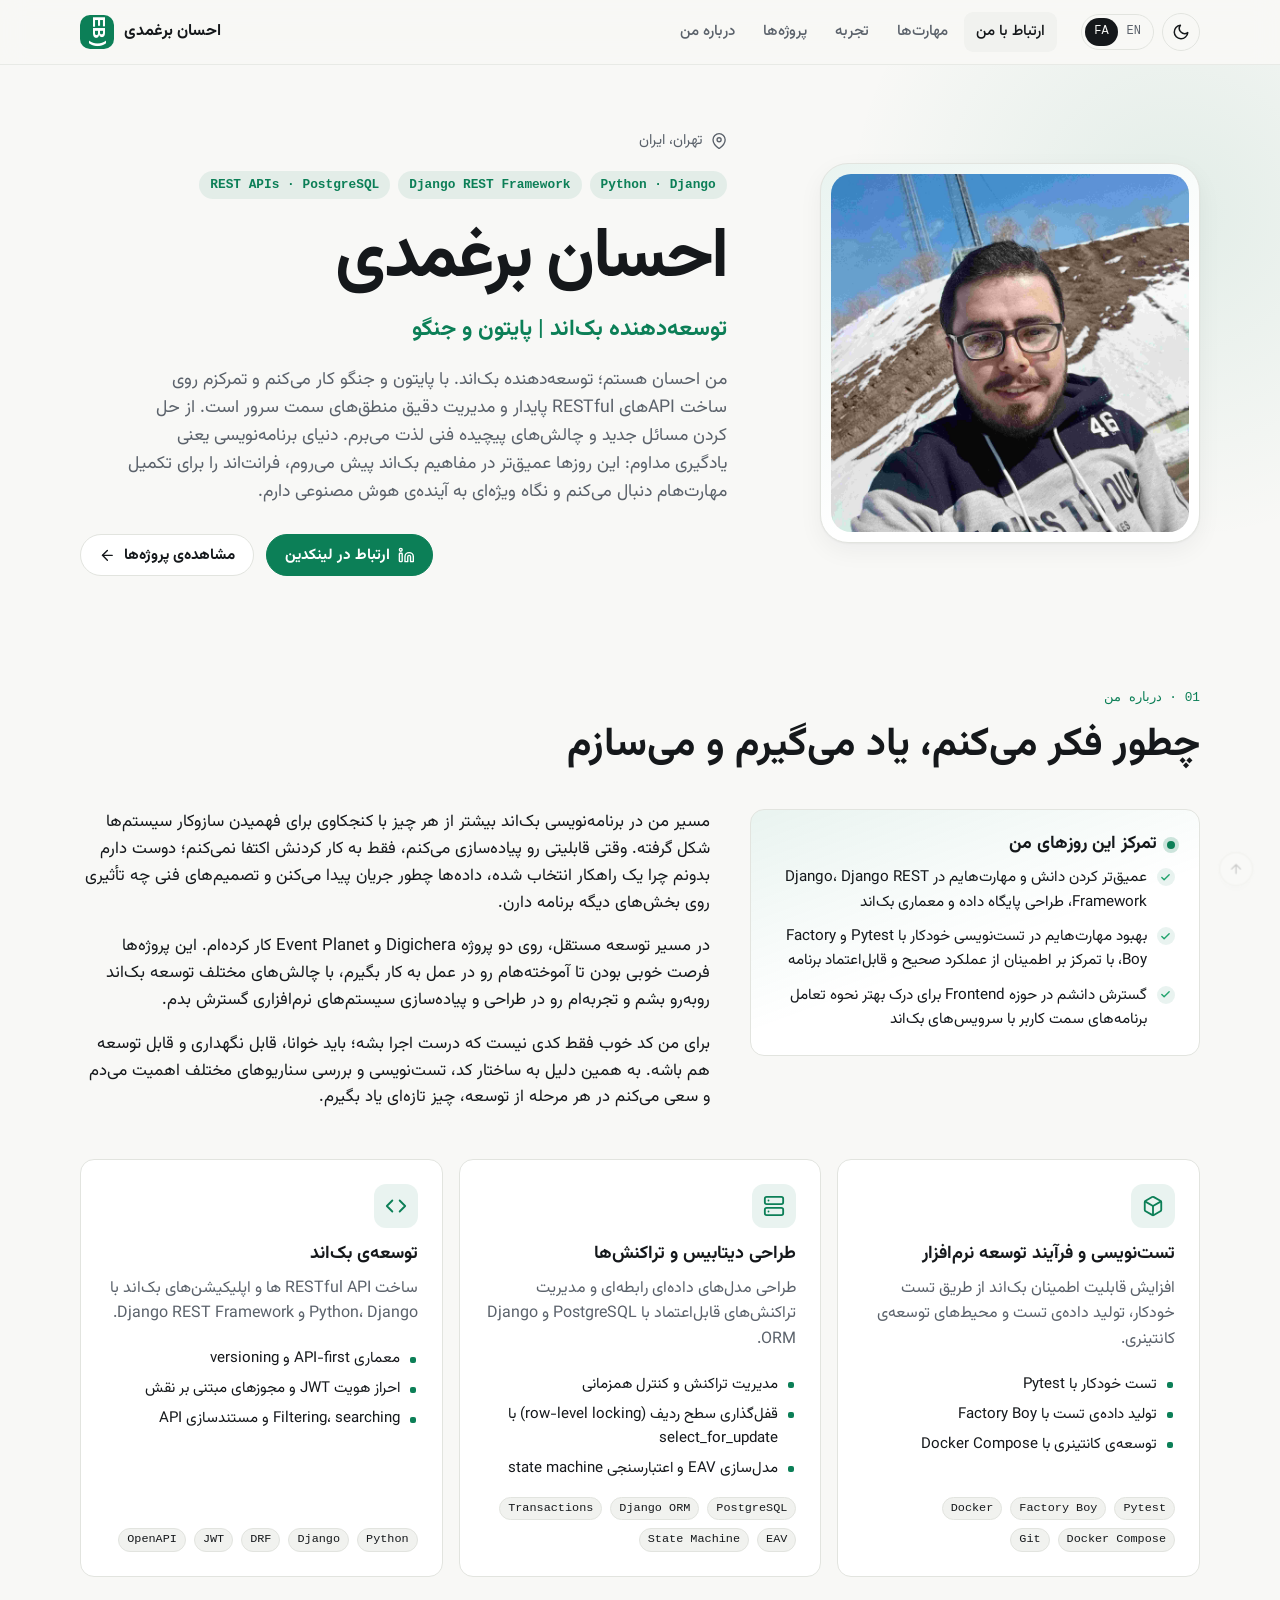
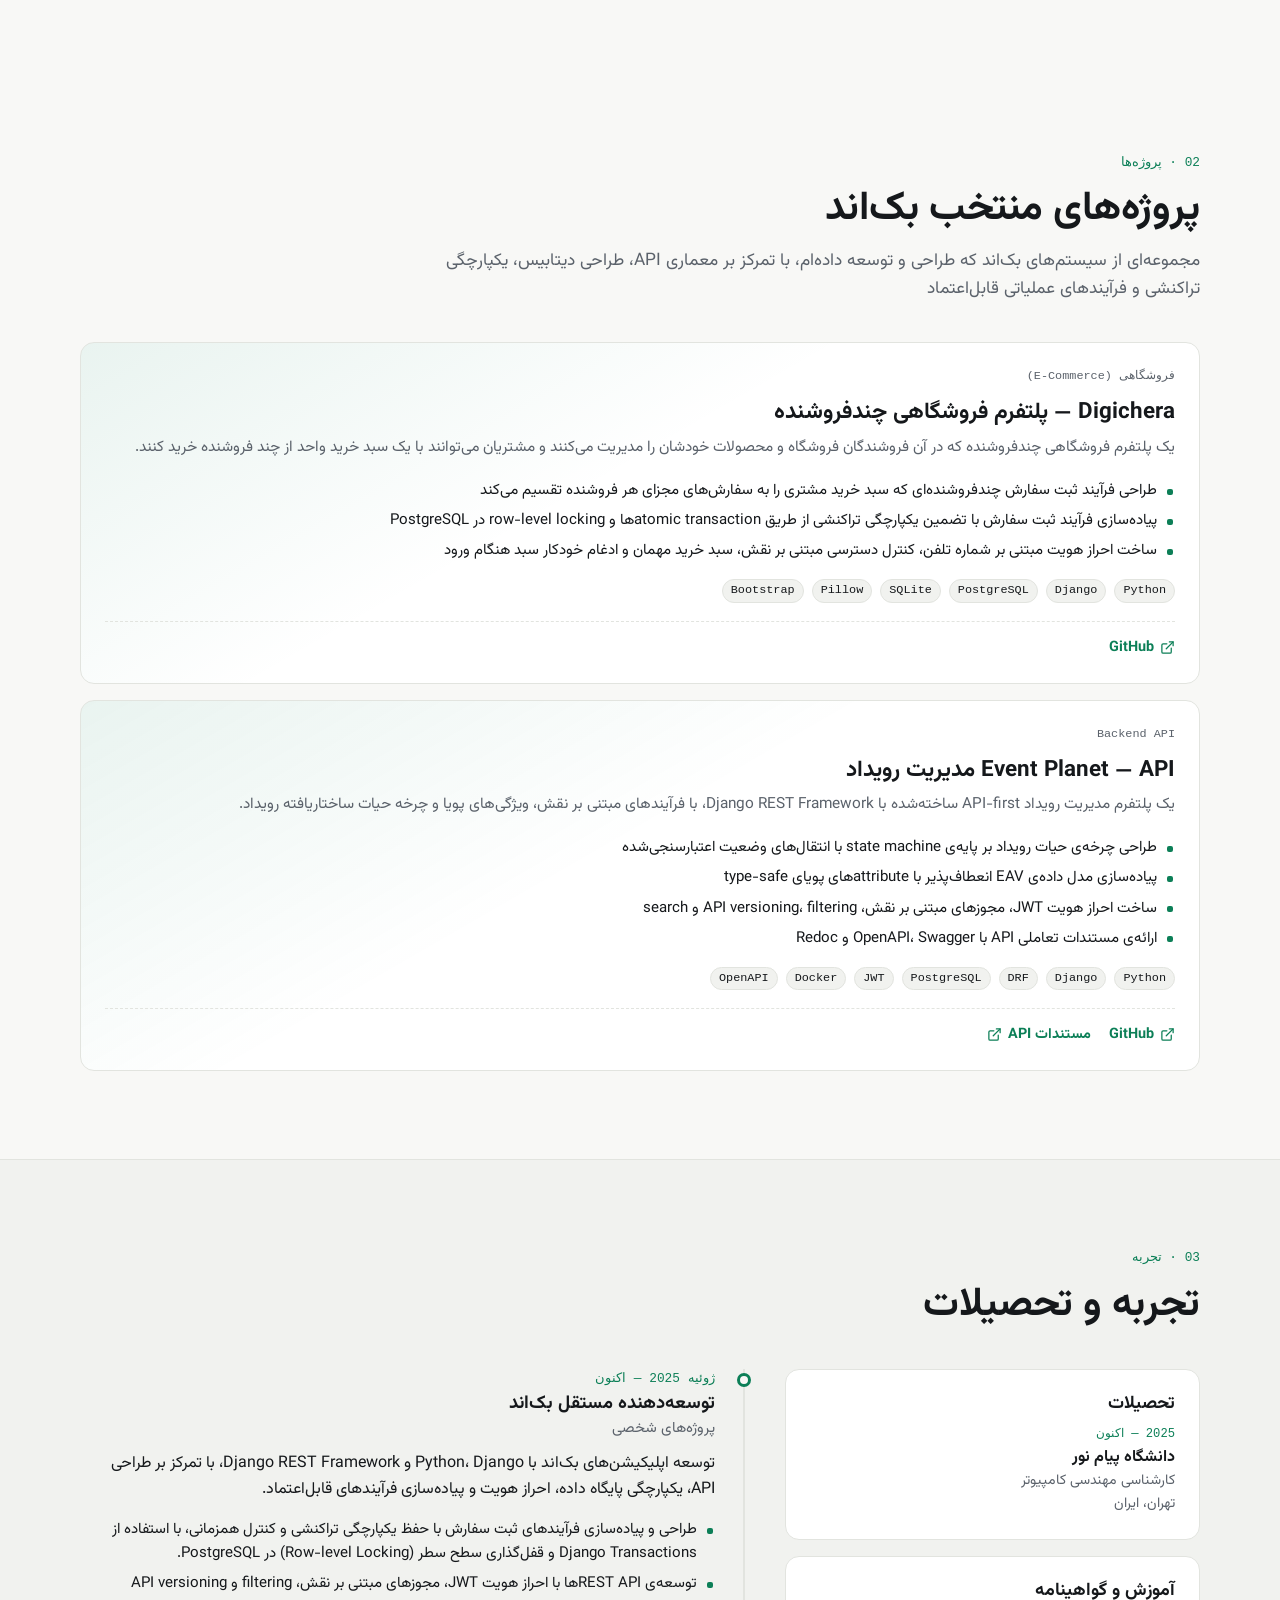
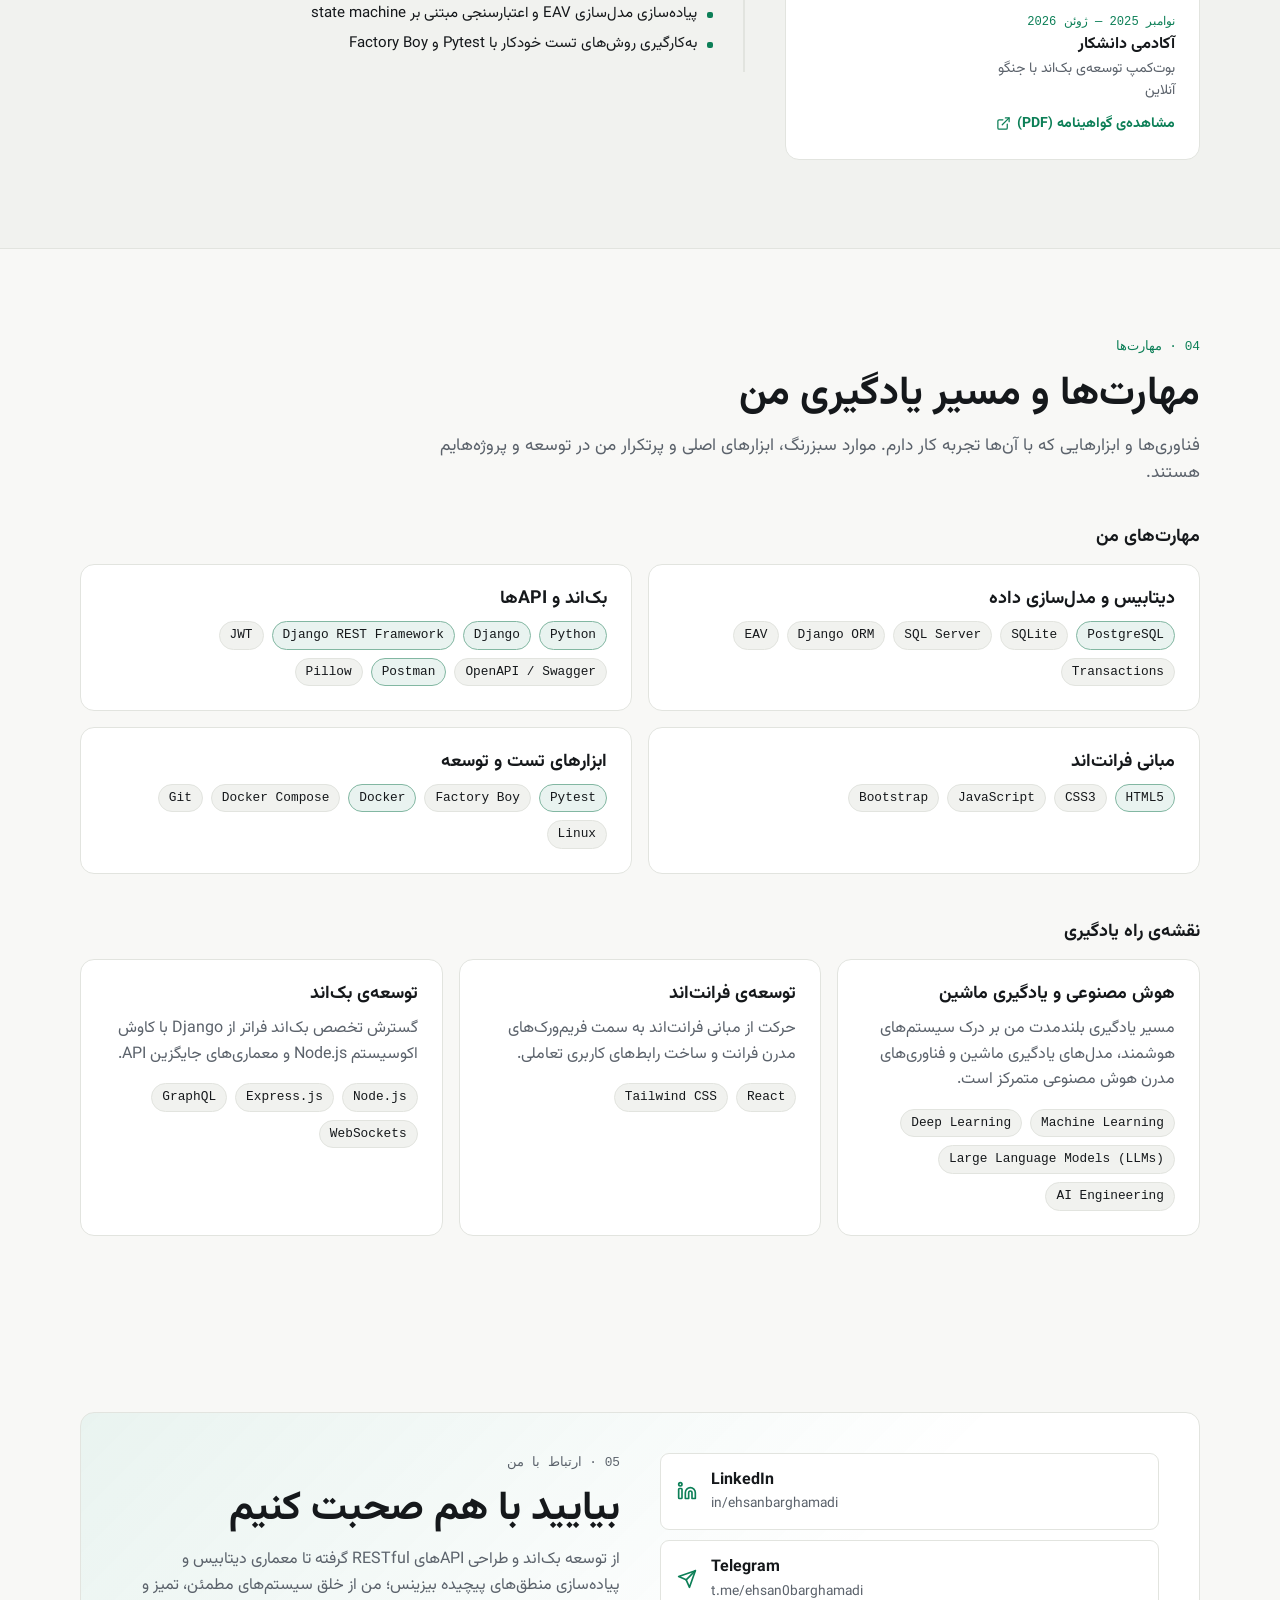
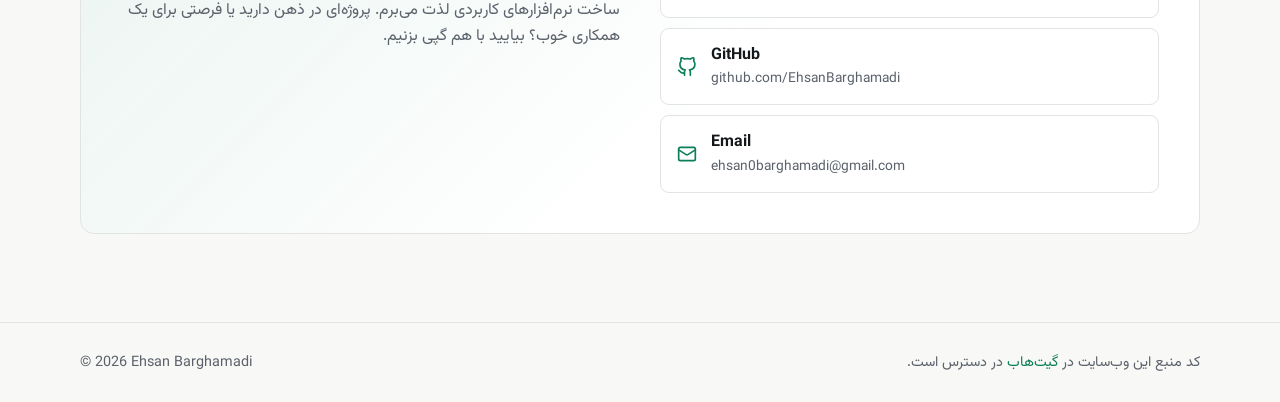
==== fa/index.html @ 03912a1f "feat: add back-to-top button with scroll progress ring" ====
<!DOCTYPE html>
<html lang="fa" dir="rtl">

<head>
    <meta charset="utf-8">
    <meta name="viewport" content="width=device-width, initial-scale=1">

    <title>Ehsan Barghamadi | توسعه‌دهنده Backend با Python/Django</title>
    <meta name="description" content="Ehsan Barghamadi — توسعه‌دهنده Backend با Python/Django، متخصص REST API، PostgreSQL و سیستم‌های backend تراکنشی. پروژه‌ها و رزومه‌ی من را ببینید.">
    <meta name="author" content="Ehsan Barghamadi">
    <link rel="canonical" href="https://ehsanbarghamadi.github.io/fa/">
    <link rel="alternate" hreflang="en" href="https://ehsanbarghamadi.github.io/">
    <link rel="alternate" hreflang="fa" href="https://ehsanbarghamadi.github.io/fa/">
    <link rel="alternate" hreflang="x-default" href="https://ehsanbarghamadi.github.io/">

    <meta property="og:type" content="website">
    <meta property="og:locale" content="fa_IR">
    <meta property="og:locale:alternate" content="en_US">
    <meta property="og:url" content="https://ehsanbarghamadi.github.io/fa/">
    <meta property="og:title" content="Ehsan Barghamadi | توسعه‌دهنده Backend با Python/Django">
    <meta property="og:description" content="توسعه‌دهنده Backend با Python/Django، متخصص REST API، PostgreSQL و سیستم‌های backend تراکنشی.">
    <meta property="og:image" content="https://ehsanbarghamadi.github.io/static/img/og-image.jpg">
    <meta property="og:image:width" content="1200">
    <meta property="og:image:height" content="630">

    <meta name="twitter:card" content="summary_large_image">
    <meta name="twitter:title" content="Ehsan Barghamadi | توسعه‌دهنده Backend با Python/Django">
    <meta name="twitter:description" content="توسعه‌دهنده Backend با Python/Django، متخصص REST API، PostgreSQL و سیستم‌های backend تراکنشی.">
    <meta name="twitter:image" content="https://ehsanbarghamadi.github.io/static/img/og-image.jpg">

    <meta name="color-scheme" content="dark light">
    <link rel="icon" href="/static/img/favicon.png" type="image/png" sizes="48x48">
    <link rel="apple-touch-icon" href="/static/img/apple-touch-icon.png">

    <script>
        (function () {
            try {
                var theme = localStorage.getItem("theme");
                if (theme === "light" || theme === "dark") document.documentElement.dataset.theme = theme;
            } catch (e) {}
        })();
    </script>

    <link rel="stylesheet" href="/static/css/style.css">

    <script type="application/ld+json">
        {
            "@context": "https://schema.org",
            "@type": "Person",
            "name": "Ehsan Barghamadi",
            "jobTitle": "توسعه‌دهنده Backend (Python/Django)",
            "email": "ehsan0barghamadi@gmail.com",
            "url": "https://ehsanbarghamadi.github.io/fa/",
            "address": {
                "@type": "PostalAddress",
                "addressLocality": "Tehran",
                "addressCountry": "IR"
            },
            "sameAs": [
                "https://www.linkedin.com/in/ehsanbarghamadi",
                "https://github.com/EhsanBarghamadi",
                "https://t.me/ehsan0barghamadi"
            ]
        }
    </script>

</head>




<body>

<svg xmlns="http://www.w3.org/2000/svg" style="display:none" aria-hidden="true">
    <defs>
        <symbol id="i-linkedin" viewBox="0 0 24 24"><path d="M16 8a6 6 0 0 1 6 6v7h-4v-7a2 2 0 0 0-4 0v7h-4v-7a6 6 0 0 1 6-6z"/><rect x="2" y="9" width="4" height="12" rx="1"/><circle cx="4" cy="4" r="2"/></symbol>
        <symbol id="i-telegram" viewBox="0 0 24 24"><path d="M22 2 11 13"/><path d="M22 2 15 22l-4-9-9-4 20-7z"/></symbol>
        <symbol id="i-github" viewBox="0 0 24 24"><path d="M9 19c-5 1.5-5-2.5-7-3m14 6v-3.87a3.37 3.37 0 0 0-.94-2.61c3.14-.35 6.44-1.54 6.44-7A5.44 5.44 0 0 0 20 4.77 5.07 5.07 0 0 0 19.91 1S18.73.65 16 2.48a13.38 13.38 0 0 0-7 0C6.27.65 5.09 1 5.09 1A5.07 5.07 0 0 0 5 4.77a5.44 5.44 0 0 0-1.5 3.78c0 5.42 3.3 6.61 6.44 7A3.37 3.37 0 0 0 9 18.13V22"/></symbol>
        <symbol id="i-mail" viewBox="0 0 24 24"><rect x="2" y="4" width="20" height="16" rx="2"/><path d="m22 7-8.97 5.7a1.94 1.94 0 0 1-2.06 0L2 7"/></symbol>
        <symbol id="i-phone" viewBox="0 0 24 24"><path d="M22 16.92v3a2 2 0 0 1-2.18 2 19.79 19.79 0 0 1-8.63-3.07 19.5 19.5 0 0 1-6-6 19.79 19.79 0 0 1-3.07-8.67A2 2 0 0 1 4.11 2h3a2 2 0 0 1 2 1.72 12.84 12.84 0 0 0 .7 2.81 2 2 0 0 1-.45 2.11L8.09 9.91a16 16 0 0 0 6 6l1.27-1.27a2 2 0 0 1 2.11-.45 12.84 12.84 0 0 0 2.81.7A2 2 0 0 1 22 16.92z"/></symbol>
        <symbol id="i-link" viewBox="0 0 24 24"><path d="M10 13a5 5 0 0 0 7.54.54l3-3a5 5 0 0 0-7.07-7.07l-1.72 1.71"/><path d="M14 11a5 5 0 0 0-7.54-.54l-3 3a5 5 0 0 0 7.07 7.07l1.71-1.71"/></symbol>
        <symbol id="i-external" viewBox="0 0 24 24"><path d="M18 13v6a2 2 0 0 1-2 2H5a2 2 0 0 1-2-2V8a2 2 0 0 1 2-2h6"/><path d="M15 3h6v6"/><path d="M10 14 21 3"/></symbol>
        <symbol id="i-arrow-right" viewBox="0 0 24 24"><path d="M5 12h14"/><path d="m12 5 7 7-7 7"/></symbol>
        <symbol id="i-arrow-left" viewBox="0 0 24 24"><path d="M19 12H5"/><path d="m12 19-7-7 7-7"/></symbol>
        <symbol id="i-map-pin" viewBox="0 0 24 24"><path d="M21 10c0 7-9 13-9 13s-9-6-9-13a9 9 0 0 1 18 0z"/><circle cx="12" cy="10" r="3"/></symbol>
        <symbol id="i-sun" viewBox="0 0 24 24"><circle cx="12" cy="12" r="5"/><path d="M12 1v2M12 21v2M4.22 4.22l1.42 1.42M18.36 18.36l1.42 1.42M1 12h2M21 12h2M4.22 19.78l1.42-1.42M18.36 5.64l1.42-1.42"/></symbol>
        <symbol id="i-moon" viewBox="0 0 24 24"><path d="M21 12.79A9 9 0 1 1 11.21 3 7 7 0 0 0 21 12.79z"/></symbol>
        <symbol id="i-menu" viewBox="0 0 24 24"><path d="M3 6h18M3 12h18M3 18h18"/></symbol>
        <symbol id="i-close" viewBox="0 0 24 24"><path d="M18 6 6 18M6 6l12 12"/></symbol>
        <symbol id="i-code" viewBox="0 0 24 24"><path d="m16 18 6-6-6-6"/><path d="m8 6-6 6 6 6"/></symbol>
        <symbol id="i-server" viewBox="0 0 24 24"><rect x="2" y="2" width="20" height="8" rx="2"/><rect x="2" y="14" width="20" height="8" rx="2"/><path d="M6 6h.01M6 18h.01"/></symbol>
        <symbol id="i-layers" viewBox="0 0 24 24"><path d="M12 2 2 7l10 5 10-5-10-5z"/><path d="m2 17 10 5 10-5"/><path d="m2 12 10 5 10-5"/></symbol>
        <symbol id="i-database" viewBox="0 0 24 24"><ellipse cx="12" cy="5" rx="9" ry="3"/><path d="M21 12c0 1.66-4 3-9 3s-9-1.34-9-3"/><path d="M3 5v14c0 1.66 4 3 9 3s9-1.34 9-3V5"/></symbol>
        <symbol id="i-activity" viewBox="0 0 24 24"><path d="M22 12h-4l-3 9L9 3l-3 9H2"/></symbol>
        <symbol id="i-cpu" viewBox="0 0 24 24"><rect x="4" y="4" width="16" height="16" rx="2"/><rect x="9" y="9" width="6" height="6"/><path d="M9 1v3M15 1v3M9 20v3M15 20v3M20 9h3M20 14h3M1 9h3M1 14h3"/></symbol>
        <symbol id="i-play" viewBox="0 0 24 24"><circle cx="12" cy="12" r="10"/><path d="m10 8 6 4-6 4V8z"/></symbol>
        <symbol id="i-shield" viewBox="0 0 24 24"><path d="M12 22s8-4 8-10V5l-8-3-8 3v7c0 6 8 10 8 10z"/></symbol>
        <symbol id="i-globe" viewBox="0 0 24 24"><circle cx="12" cy="12" r="10"/><path d="M2 12h20"/><path d="M12 2a15.3 15.3 0 0 1 4 10 15.3 15.3 0 0 1-4 10 15.3 15.3 0 0 1-4-10 15.3 15.3 0 0 1 4-10z"/></symbol>
        <symbol id="i-git" viewBox="0 0 24 24"><circle cx="18" cy="18" r="3"/><circle cx="6" cy="6" r="3"/><path d="M13 6h3a2 2 0 0 1 2 2v7"/><path d="M6 9v12"/></symbol>
        <symbol id="i-terminal" viewBox="0 0 24 24"><path d="m4 17 6-6-6-6"/><path d="M12 19h8"/></symbol>
        <symbol id="i-box" viewBox="0 0 24 24"><path d="M21 16V8a2 2 0 0 0-1-1.73l-7-4a2 2 0 0 0-2 0l-7 4A2 2 0 0 0 3 8v8a2 2 0 0 0 1 1.73l7 4a2 2 0 0 0 2 0l7-4A2 2 0 0 0 21 16z"/><path d="M3.27 6.96 12 12.01l8.73-5.05"/><path d="M12 22.08V12"/></symbol>
        <symbol id="i-download" viewBox="0 0 24 24"><path d="M21 15v4a2 2 0 0 1-2 2H5a2 2 0 0 1-2-2v-4"/><path d="m7 10 5 5 5-5"/><path d="M12 15V3"/></symbol>
        <symbol id="i-check" viewBox="0 0 24 24"><path d="M20 6 9 17l-5-5"/></symbol>
    </defs>
</svg>


<a class="skip-link" href="#main">Skip to content</a>



<header class="site-header" id="top">
    <div class="container site-header__inner">
        <a class="brand" href="/fa/" aria-label="Ehsan Barghamadi — Home">
            <span class="brand__mark" aria-hidden="true"><span>EB)</span></span>
            <span class="brand__name">احسان برغمدی</span>
        </a>

        <nav class="site-nav" id="site-nav" aria-label="منوی اصلی">
            <a href="#about">درباره من</a>
            <a href="#projects">پروژه‌ها</a>
            <a href="#experience">تجربه</a>
            <a href="#skills">مهارت‌ها</a>
            <a href="#contact">ارتباط با من</a>
        </nav>

        <div class="site-header__tools">
            <div class="lang-switch" role="group" aria-label="زبان">
                <a href="/fa/" hreflang="fa" lang="fa"
                   aria-current="true">FA</a>
                <a href="/" hreflang="en" lang="en">EN</a>
            </div>
            <button class="icon-button" type="button" data-theme-toggle aria-label="تغییر تم">
                <svg class="icon icon--sun"><use href="#i-sun"></use></svg>
                <svg class="icon icon--moon"><use href="#i-moon"></use></svg>
            </button>
            <button class="icon-button nav-toggle" type="button" data-nav-toggle aria-controls="site-nav"
                    aria-expanded="false" aria-label="منو">
                <svg class="icon icon--menu"><use href="#i-menu"></use></svg>
                <svg class="icon icon--close"><use href="#i-close"></use></svg>
            </button>
        </div>
    </div>
</header>

<main id="main">
    
<section class="hero">
    <div class="container hero__grid">
        <div class="hero__text">

            <p class="hero__status">
                <svg class="icon">
                    <use href="#i-map-pin"></use>
                </svg>
                تهران، ایران
            </p>

            <ul class="tags tags--hero" aria-label="تخصص‌ها">
                <li>Python · Django</li>
                <li>Django REST Framework</li>
                <li>REST APIs · PostgreSQL</li>
            </ul>

            <h1 class="hero__name">احسان برغمدی</h1>

            <p class="hero__role">
                توسعه‌دهنده بک‌اند | پایتون و جنگو
            </p>
            
            <p class="hero__summary">
                من احسان هستم؛ توسعه‌دهنده بک‌اند. با پایتون و جنگو کار می‌کنم و تمرکزم روی ساخت APIهای RESTful پایدار و مدیریت دقیق منطق‌های سمت سرور است. از حل کردن مسائل جدید و چالش‌های پیچیده فنی لذت می‌برم. دنیای برنامه‌نویسی یعنی یادگیری مداوم: این روزها عمیق‌تر در مفاهیم بک‌اند پیش می‌روم، فرانت‌اند را برای تکمیل مهارت‌هام دنبال می‌کنم و نگاه ویژه‌ای به آینده‌ی هوش مصنوعی دارم.
            </p>
            
            <div class="hero__actions">

                <a class="button" href="#projects">
                    مشاهده‌ی پروژه‌ها
                    <svg class="icon">
                        <use href="#i-arrow-left"></use>
                    </svg>
                </a>
                
                <a class="button button--primary"
                href="https://www.linkedin.com/in/ehsanbarghamadi/"
                rel="noopener noreferrer"
                target="_blank">
                <svg class="icon">
                    <use href="#i-linkedin"></use>
                </svg>
                ارتباط در لینکدین
                </a>

            </div>
        </div>

        <div class="hero__photo">
            <img src="/static/img/Ehsan-Barghamadi.jpg"
                 width="600"
                 height="600"
                 alt="Ehsan Barghamadi">
        </div>
    </div>
</section>


<section class="section" id="about">
    <div class="container">

        <header class="section__head">
            <p class="eyebrow">01 · درباره من</p>
            <h2>چطور فکر می‌کنم، یاد می‌گیرم و می‌سازم</h2>
        </header>

        <div class="about">

            <div class="about__bio prose">

                <p>
                    مسیر من در برنامه‌نویسی بک‌اند بیشتر از هر چیز با
                    کنجکاوی برای فهمیدن سازوکار سیستم‌ها شکل گرفته.
                    وقتی قابلیتی رو پیاده‌سازی می‌کنم، فقط به کار کردنش
                    اکتفا نمی‌کنم؛ دوست دارم بدونم چرا یک راهکار انتخاب
                    شده، داده‌ها چطور جریان پیدا می‌کنن و تصمیم‌های فنی
                    چه تأثیری روی بخش‌های دیگه برنامه دارن.
                </p>

                <p>
                    در مسیر توسعه مستقل، روی دو پروژه Digichera و
                    Event Planet کار کرده‌ام. این پروژه‌ها فرصت خوبی
                    بودن تا آموخته‌هام رو در عمل به کار بگیرم، با
                    چالش‌های مختلف توسعه بک‌اند روبه‌رو بشم و تجربه‌ام
                    رو در طراحی و پیاده‌سازی سیستم‌های نرم‌افزاری
                    گسترش بدم.
                </p>

                <p>
                    برای من کد خوب فقط کدی نیست که درست اجرا بشه؛
                    باید خوانا، قابل نگهداری و قابل توسعه هم باشه.
                    به همین دلیل به ساختار کد، تست‌نویسی و بررسی
                    سناریوهای مختلف اهمیت می‌دم و سعی می‌کنم در
                    هر مرحله از توسعه، چیز تازه‌ای یاد بگیرم.
                </p>

            </div>

            <aside class="card now">

                <h3 class="card__title">
                    <span class="dot dot--live"
                          aria-hidden="true"></span>
                    تمرکز این روزهای من
                </h3>

                <ul class="checklist">

                    <li>
                        عمیق‌تر کردن دانش و مهارت‌هایم در Django،
                        Django REST Framework، طراحی پایگاه داده
                        و معماری بک‌اند
                    </li>

                    <li>
                        بهبود مهارت‌هایم در تست‌نویسی خودکار با
                        Pytest و Factory Boy، با تمرکز بر اطمینان
                        از عملکرد صحیح و قابل‌اعتماد برنامه
                    </li>

                    <li>
                        گسترش دانشم در حوزه Frontend برای درک بهتر
                        نحوه تعامل برنامه‌های سمت کاربر با
                        سرویس‌های بک‌اند
                    </li>

                </ul>

            </aside>

        </div>

        <div class="grid grid--3 focus">

            <article class="card area">
                <div class="area__icon" aria-hidden="true">
                    <svg class="icon"><use href="#i-code"></use></svg>
                </div>
                <h3 class="card__title">توسعه‌ی بک‌اند</h3>
                <p>
                    ساخت RESTful API ها و اپلیکیشن‌های بک‌اند با Python،
                    Django و Django REST Framework.
                </p>
                <ul class="bullets">
                    <li>معماری API-first و versioning</li>
                    <li>احراز هویت JWT و مجوزهای مبتنی بر نقش</li>
                    <li>Filtering، searching و مستندسازی API</li>
                </ul>
                <ul class="tags tags--small">
                    <li>Python</li>
                    <li>Django</li>
                    <li>DRF</li>
                    <li>JWT</li>
                    <li>OpenAPI</li>
                </ul>
            </article>

            <article class="card area">
                <div class="area__icon" aria-hidden="true">
                    <svg class="icon"><use href="#i-server"></use></svg>
                </div>
                <h3 class="card__title">طراحی دیتابیس و تراکنش‌ها</h3>
                <p>
                    طراحی مدل‌های داده‌ای رابطه‌ای و مدیریت تراکنش‌های
                     قابل‌اعتماد با PostgreSQL و Django ORM.
                </p>
                <ul class="bullets">
                    <li>مدیریت تراکنش و کنترل همزمانی</li>
                    <li>قفل‌گذاری سطح ردیف (row-level locking) با select_for_update</li>
                    <li>مدل‌سازی EAV و اعتبارسنجی state machine</li>
                </ul>
                <ul class="tags tags--small">
                    <li>PostgreSQL</li>
                    <li>Django ORM</li>
                    <li>Transactions</li>
                    <li>EAV</li>
                    <li>State Machine</li>
                </ul>
            </article>

            <article class="card area">
                <div class="area__icon" aria-hidden="true">
                    <svg class="icon"><use href="#i-box"></use></svg>
                </div>
                <h3 class="card__title">تست‌نویسی و فرآیند توسعه نرم‌افزار</h3>
                <p>
                    افزایش قابلیت اطمینان بک‌اند از طریق تست خودکار،
                    تولید داده‌ی تست و محیط‌های توسعه‌ی کانتینری.
                </p>
                <ul class="bullets">
                    <li>تست خودکار با Pytest</li>
                    <li>تولید داده‌ی تست با Factory Boy</li>
                    <li>توسعه‌ی کانتینری با Docker Compose</li>
                </ul>
                <ul class="tags tags--small">
                    <li>Pytest</li>
                    <li>Factory Boy</li>
                    <li>Docker</li>
                    <li>Docker Compose</li>
                    <li>Git</li>
                </ul>
            </article>

        </div>
    </div>

</section>

<section class="section" id="projects">
    <div class="container">

        <header class="section__head">
            <p class="eyebrow">02 · پروژه‌ها</p>
            <h2>پروژه‌های منتخب بک‌اند</h2>
            <p class="section__lead">
                مجموعه‌ای از سیستم‌های بک‌اند که طراحی و توسعه داده‌ام، با تمرکز بر معماری API، طراحی دیتابیس، یکپارچگی تراکنشی و فرآیندهای عملیاتی قابل‌اعتماد
            </p>
        </header>

        <div class="grid grid--2 projects" data-projects>

            <!-- Digichera -->
            <article class="card project project--featured">

                <div class="project__top">
                    <span class="project__category">
                        فروشگاهی (E-Commerce)
                    </span>
                </div>

                <h3 class="project__title">
                    <a href="https://github.com/EhsanBarghamadi/digichera"
                       target="_blank"
                       rel="noopener">
                        Digichera — پلتفرم فروشگاهی چندفروشنده
                    </a>
                </h3>

                <p class="project__summary">
                    یک پلتفرم فروشگاهی چندفروشنده که در آن فروشندگان
                    فروشگاه و محصولات خودشان را مدیریت می‌کنند و
                    مشتریان می‌توانند با یک سبد خرید واحد از چند
                    فروشنده خرید کنند.
                </p>

                <ul class="bullets">
                    <li>
                        طراحی فرآیند ثبت سفارش چندفروشنده‌ای که سبد خرید
                        مشتری را به سفارش‌های مجزای هر فروشنده تقسیم
                        می‌کند
                    </li>
                    <li>
                        پیاده‌سازی فرآیند ثبت سفارش با تضمین یکپارچگی
                        تراکنشی از طریق atomic transactionها و
                        row-level locking در PostgreSQL
                    </li>
                    <li>
                        ساخت احراز هویت مبتنی بر شماره تلفن، کنترل دسترسی
                        مبتنی بر نقش، سبد خرید مهمان و ادغام خودکار سبد
                        هنگام ورود
                    </li>
                </ul>

                <ul class="tags tags--small">
                    <li>Python</li>
                    <li>Django</li>
                    <li>PostgreSQL</li>
                    <li>SQLite</li>
                    <li>Pillow</li>
                    <li>Bootstrap</li>
                </ul>

                <div class="project__links">
                    <a href="https://github.com/EhsanBarghamadi/digichera"
                       target="_blank"
                       rel="noopener">
                        GitHub
                        <svg class="icon">
                            <use href="#i-external"></use>
                        </svg>
                    </a>
                </div>

            </article>

            <!-- Event Planet -->
            <article class="card project project--featured">

                <div class="project__top">
                    <span class="project__category">
                        Backend API
                    </span>
                </div>

                <h3 class="project__title">
                    <a href="https://github.com/EhsanBarghamadi/event-planet"
                       target="_blank"
                       rel="noopener">
                        Event Planet — API مدیریت رویداد
                    </a>
                </h3>

                <p class="project__summary">
                   یک پلتفرم مدیریت رویداد API-first ساخته‌شده با Django REST Framework، با فرآیندهای مبتنی بر نقش، ویژگی‌های پویا و چرخه حیات ساختاریافته رویداد.
                </p>

                <ul class="bullets">
                    <li>
                        طراحی چرخه‌ی حیات رویداد بر پایه‌ی state machine
                        با انتقال‌های وضعیت اعتبارسنجی‌شده
                    </li>
                    <li>
                        پیاده‌سازی مدل داده‌ی EAV انعطاف‌پذیر با
                        attributeهای پویای type-safe
                    </li>
                    <li>
                        ساخت احراز هویت JWT، مجوزهای مبتنی بر نقش،
                        API versioning، filtering و search
                    </li>
                    <li>
                        ارائه‌ی مستندات تعاملی API با OpenAPI،
                        Swagger و Redoc
                    </li>
                </ul>

                <ul class="tags tags--small">
                    <li>Python</li>
                    <li>Django</li>
                    <li>DRF</li>
                    <li>PostgreSQL</li>
                    <li>JWT</li>
                    <li>Docker</li>
                    <li>OpenAPI</li>
                </ul>
                <div class="project__links">
                    <a href="https://github.com/EhsanBarghamadi/event-planet"
                    target="_blank"
                    rel="noopener">
                        GitHub
                        <svg class="icon">
                            <use href="#i-external"></use>
                        </svg>
                    </a>

                    <a href="https://documenter.getpostman.com/view/56734062/2sBY4Qsf5R"
                    target="_blank"
                    rel="noopener">
                        مستندات API
                        <svg class="icon">
                            <use href="#i-external"></use>
                        </svg>
                    </a>
                </div>
            </article>

        </div>
    </div>
</section>





<section class="section section--band" id="experience">
    <div class="container">

        <header class="section__head">
            <p class="eyebrow">03 · تجربه</p>
            <h2>تجربه و تحصیلات</h2>
        </header>

        <div class="resume">

            <ol class="timeline">

                <li class="timeline__item">

                    <p class="timeline__period">
                        ژوئیه 2025 — اکنون
                    </p>

                    <h3 class="timeline__title">
                        توسعه‌دهنده مستقل بک‌اند
                    </h3>

                    <p class="timeline__meta">
                        پروژه‌های شخصی
                    </p>

                    <p>
                       توسعه اپلیکیشن‌های بک‌اند با Python، Django و Django REST Framework، با تمرکز بر طراحی API، یکپارچگی پایگاه داده، احراز هویت و پیاده‌سازی فرآیندهای قابل‌اعتماد.
                    </p>

                    <ul class="bullets">
                        <li>
                           طراحی و پیاده‌سازی فرآیندهای ثبت سفارش با حفظ یکپارچگی تراکنشی و کنترل همزمانی، با استفاده از Django Transactions و قفل‌گذاری سطح سطر (Row-level Locking) در PostgreSQL.
                        </li>
                        <li>
                            توسعه‌ی REST APIها با احراز هویت JWT،
                            مجوزهای مبتنی بر نقش، filtering و
                            API versioning
                        </li>
                        <li>
                            پیاده‌سازی مدل‌سازی EAV و اعتبارسنجی مبتنی بر
                            state machine
                        </li>
                        <li>
                            به‌کارگیری روش‌های تست خودکار با Pytest و
                            Factory Boy
                        </li>
                    </ul>

                </li>

            </ol>

            <div class="resume__side">

                <div class="card">

                    <h3 class="card__title">تحصیلات</h3>

                    <div class="entry">
                        <p class="entry__period">
                            2025 — اکنون
                        </p>
                        <p class="entry__title">
                            دانشگاه پیام نور
                        </p>
                        <p class="entry__meta">
                            کارشناسی مهندسی کامپیوتر
                        </p>
                        <p class="entry__meta">
                            تهران، ایران
                        </p>
                    </div>

                </div>

                <div class="card">

                    <h3 class="card__title">
                        آموزش و گواهینامه
                    </h3>

                    <div class="entry">
                        <p class="entry__period">
                            نوامبر 2025 — ژوئن 2026
                        </p>
                        <p class="entry__title">
                            آکادمی دانشکار
                        </p>
                        <p class="entry__meta">
                            بوت‌کمپ توسعه‌ی بک‌اند با جنگو
                        </p>
                        <p class="entry__meta">
                            آنلاین
                        </p>
                        <p class="entry__link">
                            <a href="/static/docs/daneshkar-certificate.pdf"
                               target="_blank"
                               rel="noopener"
                               type="application/pdf">
                                مشاهده‌ی گواهینامه (PDF)
                                <svg class="icon" aria-hidden="true"><use href="#i-external"></use></svg>
                            </a>
                        </p>
                    </div>

                </div>

            </div>

        </div>
    </div>
</section>


<section class="section" id="skills">
    <div class="container">

        <header class="section__head">
            <p class="eyebrow">04 · مهارت‌ها</p>
            <h2>مهارت‌ها و مسیر یادگیری من</h2>
            <p class="section__lead">
                فناوری‌ها و ابزارهایی که با آن‌ها تجربه کار دارم.
                موارد سبزرنگ، ابزارهای اصلی و پرتکرار من در توسعه و پروژه‌هایم هستند.
            </p>
        </header>

        <!-- Hands-on Experience -->
        <h3 class="card__title subhead">مهارت‌های من</h3>

        <div class="grid grid--2">

            <div class="card">
                <h3 class="card__title">بک‌اند و APIها</h3>
                <ul class="tags">
                    <li class="is-key">Python</li>
                    <li class="is-key">Django</li>
                    <li class="is-key">Django REST Framework</li>
                    <li>JWT</li>
                    <li>OpenAPI / Swagger</li>
                    <li class="is-key">Postman</li>
                    <li>Pillow</li>
                </ul>
            </div>

            <div class="card">
                <h3 class="card__title">دیتابیس و مدل‌سازی داده</h3>
                <ul class="tags">
                    <li class="is-key">PostgreSQL</li>
                    <li>SQLite</li>
                    <li>SQL Server</li>
                    <li>Django ORM</li>
                    <li>EAV</li>
                    <li>Transactions</li>
                </ul>
            </div>

            <div class="card">
                <h3 class="card__title">ابزارهای تست و توسعه</h3>
                <ul class="tags">
                    <li class="is-key">Pytest</li>
                    <li>Factory Boy</li>
                    <li class="is-key">Docker</li>
                    <li>Docker Compose</li>
                    <li>Git</li>
                    <li>Linux</li>
                </ul>
            </div>
            <div class="card">
                <h3 class="card__title">مبانی فرانت‌اند</h3>
                <ul class="tags">
                    <li class="is-key">HTML5</li>
                    <li>CSS3</li>
                    <li>JavaScript</li>
                    <li>Bootstrap</li>
                </ul>
            </div>

        </div>

        <!-- Learning Roadmap -->
        <h3 class="card__title subhead">
            نقشه‌ی راه یادگیری
        </h3>


        <div class="grid grid--3">

            <!-- Backend Development -->
            <div class="card">
                <h3 class="card__title">
                    توسعه‌ی بک‌اند
                </h3>

                <p>
                    گسترش تخصص بک‌اند فراتر از Django با کاوش
                    اکوسیستم Node.js و معماری‌های جایگزین API.
                </p>

                <ul class="tags">
                    <li>Node.js</li>
                    <li>Express.js</li>
                    <li>GraphQL</li>
                    <li>WebSockets</li>
                </ul>
            </div>

            <!-- Frontend Development -->
            <div class="card">
                <h3 class="card__title">
                    توسعه‌ی فرانت‌اند
                </h3>

                <p>
                    حرکت از مبانی فرانت‌اند به سمت فریم‌ورک‌های مدرن
                    فرانت و ساخت رابط‌های کاربری تعاملی.
                </p>

                <ul class="tags">
                    <li>React</li>
                    <li>Tailwind CSS</li>
                </ul>
            </div>

            <!-- AI & Machine Learning -->
            <div class="card">
                <h3 class="card__title">
                    هوش مصنوعی و یادگیری ماشین
                </h3>

                <p>
                    مسیر یادگیری بلندمدت من بر درک سیستم‌های هوشمند،
                    مدل‌های یادگیری ماشین و فناوری‌های مدرن هوش
                    مصنوعی متمرکز است.
                </p>

                <ul class="tags">
                    <li>Machine Learning</li>
                    <li>Deep Learning</li>
                    <li>Large Language Models (LLMs)</li>
                    <li>AI Engineering</li>
                </ul>
            </div>

        </div>


    </div>
</section>


    <section class="section" id="contact">
        <div class="container">
            <div class="contact card">
                    <div class="contact__text">
                        <p class="eyebrow">05 · ارتباط با من</p>
                        <h2>بیایید با هم صحبت کنیم</h2>
                        <p>از توسعه بک‌اند و طراحی APIهای RESTful گرفته تا معماری دیتابیس و پیاده‌سازی منطق‌های پیچیده بیزینس؛ من از خلق سیستم‌های مطمئن، تمیز و ساخت نرم‌افزارهای کاربردی لذت می‌برم. پروژه‌ای در ذهن دارید یا فرصتی برای یک همکاری خوب؟ بیایید با هم گپی بزنیم.</p>
                    </div>
                <ul class="contact__list">
                    
                        <li><a class="contact__item" href="https://www.linkedin.com/in/ehsanbarghamadi/" rel="noopener" target="_blank">
                            <svg class="icon"><use href="#i-linkedin"></use></svg>
                            <span><strong>LinkedIn</strong><small dir="ltr">in/ehsanbarghamadi</small></span>
                        </a></li>

                        <li><a class="contact__item" href="https://t.me/ehsan0barghamadi" rel="noopener" target="_blank">
                            <svg class="icon"><use href="#i-telegram"></use></svg>
                            <span><strong>Telegram</strong><small dir="ltr">t.me/ehsan0barghamadi</small></span>
                        </a></li>
                    
                        <li><a class="contact__item" href="https://github.com/EhsanBarghamadi" rel="noopener" target="_blank">
                            <svg class="icon"><use href="#i-github"></use></svg>
                            <span><strong>GitHub</strong><small dir="ltr">github.com/EhsanBarghamadi</small></span>
                        </a></li>
                    
                    
                        <li><a class="contact__item" href="https://mail.google.com/mail/?view=cm&fs=1&to=ehsan0barghamadi@gmail.com" rel="noopener" target="_blank">
                            <svg class="icon"><use href="#i-mail"></use></svg>
                            <span><strong>Email</strong><small dir="ltr">ehsan0barghamadi@gmail.com</small></span>
                        </a></li>
                                      
                </ul>
            </div>
        </div>
    </section>


</main>


<footer class="site-footer">
    <div class="container site-footer__inner">
        <p>&copy; 2026 Ehsan Barghamadi</p>
        <p class="site-footer__note">
            کد منبع این وب‌سایت در
            <a href="https://github.com/EhsanBarghamadi/ehsanbarghamadi.github.io" rel="noopener" target="_blank">گیت‌هاب</a>
            در دسترس است.
        </p>
    </div>
</footer>


<button class="to-top" type="button" data-to-top aria-label="بازگشت به بالای صفحه" title="بازگشت به بالای صفحه">
    <svg class="to-top__ring" viewBox="0 0 48 48" aria-hidden="true" focusable="false">
        <circle class="to-top__track" cx="24" cy="24" r="22"></circle>
        <circle class="to-top__progress" cx="24" cy="24" r="22"></circle>
    </svg>
    <svg class="icon to-top__arrow" viewBox="0 0 24 24" aria-hidden="true" focusable="false"><path d="M12 19V5M5 12l7-7 7 7"/></svg>
</button>

<script src="/static/js/script.js" defer></script>

</body>

</html>
---- static/css/style.css ----
@font-face {
    font-family: "Vazirmatn";
    src: url("../fonts/vazirmatn/Vazirmatn-Regular.woff2") format("woff2");
    font-weight: 400;
    font-style: normal;
    font-display: swap;
}

@font-face {
    font-family: "Vazirmatn";
    src: url("../fonts/vazirmatn/Vazirmatn-Medium.woff2") format("woff2");
    font-weight: 500;
    font-style: normal;
    font-display: swap;
}

@font-face {
    font-family: "Vazirmatn";
    src: url("../fonts/vazirmatn/Vazirmatn-Bold.woff2") format("woff2");
    font-weight: 700;
    font-style: normal;
    font-display: swap;
}

:root {
    --bg: #f8f8f6;
    --surface: #ffffff;
    --surface-2: #f1f2ef;
    --border: #e2e4df;
    --text: #15181b;
    --muted: #5b626b;
    --accent: #0c7f57;
    --accent-strong: #096b49;
    --accent-soft: rgba(12, 127, 87, 0.09);
    --on-accent: #ffffff;
    --shadow: 0 1px 2px rgba(16, 24, 32, 0.04), 0 8px 24px rgba(16, 24, 32, 0.05);

    --live: #0c7f57;
    --internal: #2563eb;
    --development: #b45309;
    --open-source: #7c3aed;
    --archived: #6b7280;

    --font-sans: "Inter", ui-sans-serif, system-ui, -apple-system, "Segoe UI", Roboto, "Helvetica Neue", Arial, sans-serif;
    --font-mono: ui-monospace, "JetBrains Mono", "SF Mono", "Cascadia Code", Menlo, Consolas, monospace;

    --radius: 14px;
    --radius-sm: 9px;
    --container: 1160px;
    --gutter: 20px;
    --header-h: 64px;
    color-scheme: light;
}

@media (prefers-color-scheme: dark) {
    :root:not([data-theme="light"]) {
        --bg: #0b0e11;
        --surface: #12161b;
        --surface-2: #181d23;
        --border: #242a31;
        --text: #e8ebee;
        --muted: #98a1ab;
        --accent: #3ad99a;
        --accent-strong: #5ee6ae;
        --accent-soft: rgba(58, 217, 154, 0.11);
        --on-accent: #052a1a;
        --shadow: 0 1px 2px rgba(0, 0, 0, 0.3), 0 10px 30px rgba(0, 0, 0, 0.25);
        --live: #3ad99a;
        --internal: #60a5fa;
        --development: #fbbf24;
        --open-source: #b197fc;
        --archived: #8b939c;
        color-scheme: dark;
    }
}

:root[data-theme="dark"] {
    --bg: #0b0e11;
    --surface: #12161b;
    --surface-2: #181d23;
    --border: #242a31;
    --text: #e8ebee;
    --muted: #98a1ab;
    --accent: #3ad99a;
    --accent-strong: #5ee6ae;
    --accent-soft: rgba(58, 217, 154, 0.11);
    --on-accent: #052a1a;
    --shadow: 0 1px 2px rgba(0, 0, 0, 0.3), 0 10px 30px rgba(0, 0, 0, 0.25);
    --live: #3ad99a;
    --internal: #60a5fa;
    --development: #fbbf24;
    --open-source: #b197fc;
    --archived: #8b939c;
    color-scheme: dark;
}

/* ------------------------------------------------------------------ Base */

*,
*::before,
*::after {
    box-sizing: border-box;
}

html {
    overflow-x: clip;
    scroll-behavior: smooth;
    scroll-padding-top: calc(var(--header-h) + 12px);
    -webkit-text-size-adjust: 100%;
}

body {
    margin: 0;
    background: var(--bg);
    color: var(--text);
    font-family: var(--font-sans);
    font-size: 16px;
    line-height: 1.6;
    -webkit-font-smoothing: antialiased;
    text-rendering: optimizeLegibility;
    overflow-x: hidden;
}

img {
    max-width: 100%;
    height: auto;
    display: block;
}

a {
    color: var(--accent);
    text-decoration: none;
}

a:hover {
    color: var(--accent-strong);
}

h1,
h2,
h3 {
    line-height: 1.2;
    margin: 0;
    letter-spacing: -0.02em;
}

p {
    margin: 0 0 1em;
}

ul,
ol {
    margin: 0;
    padding: 0;
}

:focus-visible {
    outline: 2px solid var(--accent);
    outline-offset: 3px;
    border-radius: 4px;
}

.icon {
    width: 1.1em;
    height: 1.1em;
    flex: none;
    fill: none;
    stroke: currentColor;
    stroke-width: 2;
    stroke-linecap: round;
    stroke-linejoin: round;
}

.container {
    width: 100%;
    max-width: var(--container);
    margin-inline: auto;
    padding-inline: var(--gutter);
}

.container--narrow {
    max-width: 860px;
}

.skip-link {
    position: absolute;
    left: 12px;
    top: 8px;
    transform: translateY(-250%);
    z-index: 100;
    background: var(--accent);
    color: var(--on-accent);
    padding: 8px 14px;
    border-radius: var(--radius-sm);
}

.skip-link:focus {
    transform: none;
}

.eyebrow {
    font-family: var(--font-mono);
    font-size: 0.8rem;
    letter-spacing: 0.06em;
    text-transform: uppercase;
    color: var(--accent);
    margin: 0 0 12px;
}

.dot {
    display: inline-block;
    width: 8px;
    height: 8px;
    border-radius: 50%;
    background: currentColor;
    flex: none;
}

.dot--live {
    background: var(--live);
    box-shadow: 0 0 0 4px color-mix(in srgb, var(--live) 20%, transparent);
}

/* ---------------------------------------------------------------- Header */

.site-header {
    position: sticky;
    top: 0;
    z-index: 50;
    background: color-mix(in srgb, var(--bg) 82%, transparent);
    backdrop-filter: saturate(160%) blur(12px);
    -webkit-backdrop-filter: saturate(160%) blur(12px);
    border-bottom: 1px solid color-mix(in srgb, var(--border) 70%, transparent);
}

.site-header__inner {
    height: var(--header-h);
    display: flex;
    align-items: center;
    gap: 24px;
}

.brand {
    display: flex;
    align-items: center;
    gap: 10px;
    color: var(--text);
    font-weight: 650;
    white-space: nowrap;
}

.brand:hover {
    color: var(--text);
}

.brand__mark {
    display: grid;
    place-items: center;
    width: 34px;
    height: 34px;
    border-radius: 10px;
    background: var(--accent);
    color: var(--on-accent);
    font-family: var(--font-mono);
    font-size: 0.85rem;
    font-weight: 700;
    letter-spacing: -0.04em;
}

.brand__mark > span {
    display: inline-block;
    transform: rotate(90deg);
    font-size: 1.2rem; 
}

.site-nav {
    display: flex;
    gap: 4px;
    margin-left: auto;
}

.site-nav a {
    color: var(--muted);
    font-size: 0.94rem;
    font-weight: 500;
    padding: 8px 12px;
    border-radius: var(--radius-sm);
}

.site-nav a:hover,
.site-nav a.is-active {
    color: var(--text);
    background: var(--surface-2);
}

.site-header__tools {
    display: flex;
    align-items: center;
    gap: 8px;
}

.lang-switch {
    display: flex;
    border: 1px solid var(--border);
    border-radius: 999px;
    padding: 3px;
    font-family: var(--font-mono);
    font-size: 0.75rem;
}

.lang-switch a {
    color: var(--muted);
    padding: 4px 9px;
    border-radius: 999px;
}

.lang-switch a[aria-current="true"] {
    background: var(--text);
    color: var(--bg);
}

.icon-button {
    display: inline-grid;
    place-items: center;
    width: 38px;
    height: 38px;
    border: 1px solid var(--border);
    border-radius: 999px;
    background: transparent;
    color: var(--text);
    cursor: pointer;
}

.icon-button:hover {
    background: var(--surface-2);
}

.icon-button .icon {
    width: 18px;
    height: 18px;
}

/* Show the icon of the theme you would switch TO. */
.icon--moon {
    display: none;
}

:root[data-theme="light"] .icon--sun {
    display: none;
}

:root[data-theme="light"] .icon--moon {
    display: block;
}

@media (prefers-color-scheme: light) {
    :root:not([data-theme="dark"]) .icon--sun {
        display: none;
    }

    :root:not([data-theme="dark"]) .icon--moon {
        display: block;
    }
}

.nav-toggle,
.icon--close {
    display: none;
}

/* ------------------------------------------------------------------ Hero */

.hero {
    padding: 64px 0 24px;
    position: relative;
    overflow: hidden;
}

.hero::before {
    content: "";
    position: absolute;
    inset: -40% -20% auto auto;
    width: 720px;
    height: 720px;
    background: radial-gradient(circle, var(--accent-soft), transparent 65%);
    pointer-events: none;
}

.hero__grid {
    position: relative;
    display: grid;
    grid-template-columns: minmax(0, 1.55fr) minmax(0, 1fr);
    gap: 56px;
    align-items: center;
}

.hero__status {
    display: flex;
    flex-wrap: wrap;
    align-items: center;
    gap: 8px;
    color: var(--muted);
    font-size: 0.92rem;
    margin-bottom: 18px;
}

.hero__available {
    display: inline-flex;
    align-items: center;
    gap: 8px;
    margin-left: 10px;
    white-space: nowrap;
}

.hero__name {
    font-size: clamp(2.6rem, 6vw, 4.4rem);
    font-weight: 750;
    letter-spacing: -0.035em;
    margin: 18px 0 10px;
}

.hero__role {
    font-size: clamp(1.1rem, 2.2vw, 1.4rem);
    font-weight: 600;
    color: var(--accent);
    margin-bottom: 18px;
}

.hero__summary {
    font-size: 1.1rem;
    color: var(--muted);
    max-width: 60ch;
}

.hero__actions {
    display: flex;
    flex-wrap: wrap;
    gap: 12px;
    margin-top: 28px;
}

.hero__photo {
    justify-self: end;
    width: 100%;
    max-width: 380px;
    border-radius: 28px;
    padding: 10px;
    background: linear-gradient(145deg, var(--accent-soft), transparent 60%), var(--surface);
    border: 1px solid var(--border);
    box-shadow: var(--shadow);
}

.hero__photo img {
    border-radius: 20px;
    aspect-ratio: 1;
    object-fit: cover;
    width: 100%;
}

/* --------------------------------------------------------------- Buttons */

.button {
    display: inline-flex;
    align-items: center;
    gap: 8px;
    padding: 11px 18px;
    border-radius: 999px;
    border: 1px solid var(--border);
    background: var(--surface);
    color: var(--text);
    font-weight: 600;
    font-size: 0.95rem;
    line-height: 1.2;
    transition: transform 0.15s ease, background 0.15s ease, border-color 0.15s ease;
}

.button:hover {
    color: var(--text);
    border-color: color-mix(in srgb, var(--text) 30%, var(--border));
    transform: translateY(-1px);
}

.button--primary {
    background: var(--accent);
    border-color: var(--accent);
    color: var(--on-accent);
}

.button--primary:hover {
    background: var(--accent-strong);
    border-color: var(--accent-strong);
    color: var(--on-accent);
}

.button--ghost {
    background: transparent;
}

/* ------------------------------------------------------------------ Tags */

.tags {
    display: flex;
    flex-wrap: wrap;
    gap: 8px;
    list-style: none;
}

.tags li {
    font-family: var(--font-mono);
    font-size: 0.8rem;
    line-height: 1.3;
    padding: 5px 10px;
    border-radius: 999px;
    border: 1px solid var(--border);
    background: var(--surface-2);
    color: var(--text);
}

.tags li.is-key {
    border-color: color-mix(in srgb, var(--accent) 45%, var(--border));
    background: var(--accent-soft);
}

.tags--hero li {
    background: var(--accent-soft);
    border-color: transparent;
    color: var(--accent);
    font-weight: 600;
}

.tags--small li {
    font-size: 0.74rem;
    padding: 3px 8px;
}

.tags .tags__more {
    color: var(--muted);
}

/* ----------------------------------------------------------------- Stats */

.stats {
    display: grid;
    gap: 12px;
    margin: 0;
}

.stats--hero {
    grid-template-columns: repeat(4, minmax(0, 1fr));
    margin-top: 56px;
}

.stats--infra {
    grid-template-columns: repeat(5, minmax(0, 1fr));
    margin-bottom: 28px;
}

.stat {
    display: flex;
    flex-direction: column;
    padding: 18px 20px;
    border: 1px solid var(--border);
    border-radius: var(--radius);
    background: var(--surface);
}

.stat__value {
    order: -1;
    margin: 0;
    font-size: clamp(1.6rem, 3vw, 2.1rem);
    font-weight: 750;
    letter-spacing: -0.03em;
    line-height: 1.1;
    font-variant-numeric: tabular-nums;
}

.stat__label {
    margin-top: 6px;
    font-weight: 600;
    font-size: 0.93rem;
}

.stat__note {
    margin: 2px 0 0;
    color: var(--muted);
    font-size: 0.82rem;
    line-height: 1.4;
}

/* -------------------------------------------------------------- Sections */

.section {
    padding: 88px 0;
}

.section--band {
    background: var(--surface-2);
    border-block: 1px solid var(--border);
}

.section__head {
    max-width: 760px;
    margin-bottom: 40px;
}

.section__head h2 {
    font-size: clamp(1.8rem, 3.6vw, 2.5rem);
    font-weight: 720;
}

.section__lead {
    margin-top: 14px;
    color: var(--muted);
    font-size: 1.08rem;
}

.grid {
    display: grid;
    gap: 16px;
}

.grid--2 {
    grid-template-columns: repeat(2, minmax(0, 1fr));
}

.grid--3 {
    grid-template-columns: repeat(3, minmax(0, 1fr));
}

.card {
    background: var(--surface);
    border: 1px solid var(--border);
    border-radius: var(--radius);
    padding: 24px;
}

.card__title {
    display: flex;
    align-items: center;
    gap: 10px;
    font-size: 1.12rem;
    font-weight: 680;
    margin-bottom: 10px;
}

/* Group heading placed above a grid of cards (e.g. in Skills). */
.subhead {
    margin-bottom: 16px;
}

.grid + .subhead {
    margin-top: 48px;
}

.card p {
    color: var(--muted);
}

.bullets {
    list-style: none;
    display: grid;
    gap: 6px;
    margin: 4px 0 16px;
    font-size: 0.94rem;
}

.bullets li {
    position: relative;
    padding-inline-start: 18px;
}

.bullets li::before {
    content: "";
    position: absolute;
    inset-inline-start: 2px;
    top: 0.65em;
    width: 6px;
    height: 6px;
    border-radius: 2px;
    background: var(--accent);
}

.checklist {
    list-style: none;
    display: grid;
    gap: 10px;
}

.checklist li {
    position: relative;
    padding-inline-start: 28px;
}

.checklist li::before {
    content: "";
    position: absolute;
    inset-inline-start: 0;
    top: 0.2em;
    width: 18px;
    height: 18px;
    border-radius: 50%;
    background: var(--accent-soft)
        url("data:image/svg+xml,%3Csvg xmlns='http://www.w3.org/2000/svg' viewBox='0 0 24 24' fill='none' stroke='%2321a36d' stroke-width='3' stroke-linecap='round' stroke-linejoin='round'%3E%3Cpath d='M20 6 9 17l-5-5'/%3E%3C/svg%3E")
        center / 11px no-repeat;
}

.prose p {
    font-size: 1.05rem;
    color: var(--text);
}

.prose p:last-child {
    margin-bottom: 0;
}

/* ----------------------------------------------------------------- About */

.about {
    display: grid;
    grid-template-columns: minmax(0, 1.4fr) minmax(0, 1fr);
    gap: 40px;
    align-items: start;
    margin-bottom: 48px;
}

.now {
    background: linear-gradient(160deg, var(--accent-soft), transparent 55%), var(--surface);
}

.now .checklist {
    font-size: 0.95rem;
}

.area__icon {
    display: grid;
    place-items: center;
    width: 44px;
    height: 44px;
    border-radius: 12px;
    background: var(--accent-soft);
    color: var(--accent);
    margin-bottom: 16px;
}

.area__icon .icon {
    width: 22px;
    height: 22px;
}

.area .tags {
    margin-top: auto;
}

.area {
    display: flex;
    flex-direction: column;
}

/* -------------------------------------------------------------- Projects */

.filters {
    display: flex;
    flex-wrap: wrap;
    gap: 8px;
    margin-bottom: 24px;
}

.chip {
    font: inherit;
    font-size: 0.9rem;
    font-weight: 550;
    padding: 7px 14px;
    border-radius: 999px;
    border: 1px solid var(--border);
    background: var(--surface);
    color: var(--muted);
    cursor: pointer;
}

.chip:hover {
    color: var(--text);
}

.chip[aria-pressed="true"] {
    background: var(--text);
    border-color: var(--text);
    color: var(--bg);
}

.projects {
    grid-auto-flow: dense;
}

.project {
    display: flex;
    flex-direction: column;
    transition: border-color 0.15s ease, transform 0.15s ease;
}

.project:hover {
    border-color: color-mix(in srgb, var(--accent) 45%, var(--border));
    transform: translateY(-2px);
}

.project[hidden] {
    display: none;
}

.project--featured {
    grid-column: span 2;
    background: linear-gradient(150deg, var(--accent-soft), transparent 45%), var(--surface);
}

.project__top {
    display: flex;
    flex-wrap: wrap;
    align-items: center;
    justify-content: space-between;
    gap: 8px;
    margin-bottom: 14px;
}

.project__category {
    font-family: var(--font-mono);
    font-size: 0.74rem;
    text-transform: uppercase;
    letter-spacing: 0.05em;
    color: var(--muted);
}

.status {
    display: inline-flex;
    align-items: center;
    gap: 7px;
    font-size: 0.78rem;
    font-weight: 600;
    padding: 3px 10px;
    border-radius: 999px;
    background: color-mix(in srgb, currentColor 10%, transparent);
}

.status .dot {
    width: 7px;
    height: 7px;
}

.status--live {
    color: var(--live);
}

.status--internal {
    color: var(--internal);
}

.status--development {
    color: var(--development);
}

.status--open_source {
    color: var(--open-source);
}

.status--archived {
    color: var(--archived);
}

.project__title {
    font-size: 1.18rem;
    font-weight: 700;
    margin-bottom: 8px;
}

.project--featured .project__title {
    font-size: 1.4rem;
}

.project__title a {
    color: var(--text);
}

.project__title a:hover {
    color: var(--accent);
}

.project__summary {
    font-size: 0.96rem;
}

.project__meta {
    display: flex;
    flex-wrap: wrap;
    gap: 4px 14px;
    font-size: 0.84rem;
    color: var(--muted);
    margin-bottom: 14px;
}

.project__meta span + span::before {
    content: "·";
    margin-right: 14px;
}

.project .tags {
    margin-bottom: 18px;
}

.project__links {
    display: flex;
    flex-wrap: wrap;
    gap: 6px 18px;
    margin-top: auto;
    padding-top: 14px;
    border-top: 1px dashed var(--border);
    font-size: 0.9rem;
    font-weight: 600;
}

.project__links a {
    display: inline-flex;
    align-items: center;
    gap: 6px;
    overflow-wrap: anywhere;
}

.project__links .icon {
    width: 15px;
    height: 15px;
}

/* ---------------------------------------------------------------- Resume */

.resume {
    display: grid;
    grid-template-columns: minmax(0, 1.6fr) minmax(0, 1fr);
    gap: 40px;
    align-items: start;
}

.timeline {
    list-style: none;
    position: relative;
    border-inline-start: 2px solid var(--border);
    padding-inline-start: 28px;
    display: grid;
    gap: 36px;
}

.timeline__item {
    position: relative;
}

.timeline__item::before {
    content: "";
    position: absolute;
    inset-inline-start: -36px;
    top: 4px;
    width: 14px;
    height: 14px;
    border-radius: 50%;
    background: var(--bg);
    border: 3px solid var(--accent);
}

.timeline__period {
    font-family: var(--font-mono);
    font-size: 0.8rem;
    color: var(--accent);
    margin-bottom: 4px;
}

.timeline__title {
    font-size: 1.15rem;
    font-weight: 700;
}

.timeline__meta {
    color: var(--muted);
    font-size: 0.93rem;
    margin: 2px 0 10px;
}

.resume__side {
    display: grid;
    gap: 16px;
}

.entry + .entry {
    margin-top: 16px;
    padding-top: 16px;
    border-top: 1px solid var(--border);
}

.entry p {
    margin: 0;
}

.entry__period {
    font-family: var(--font-mono);
    font-size: 0.76rem;
    color: var(--accent) !important;
}

.entry__title {
    font-weight: 620;
    color: var(--text) !important;
}

.entry__meta {
    font-size: 0.88rem;
}

.entry .entry__link {
    margin-top: 10px;
    font-size: 0.88rem;
    font-weight: 600;
}

.entry__link a {
    display: inline-flex;
    align-items: center;
    gap: 6px;
}

.entry__link .icon {
    width: 15px;
    height: 15px;
}

/* --------------------------------------------------------------- Contact */

.contact {
    display: grid;
    grid-template-columns: minmax(0, 1fr) minmax(0, 1fr);
    gap: 40px;
    padding: 40px;
    background: linear-gradient(135deg, var(--accent-soft), transparent 60%), var(--surface);
}

.contact h2 {
    font-size: clamp(1.8rem, 3.6vw, 2.5rem);
    margin-bottom: 14px;
}

.contact__list {
    list-style: none;
    display: grid;
    gap: 10px;
    align-content: center;
}

.contact__item {
    display: flex;
    align-items: center;
    gap: 14px;
    padding: 14px 16px;
    border: 1px solid var(--border);
    border-radius: var(--radius-sm);
    background: var(--surface);
    color: var(--text);
}

.contact__item:hover {
    color: var(--text);
    border-color: var(--accent);
}

.contact__item .icon {
    width: 20px;
    height: 20px;
    color: var(--accent);
}

.contact__item span {
    display: flex;
    flex-direction: column;
    min-width: 0;
}

.contact__item small {
    color: var(--muted);
    font-size: 0.86rem;
    overflow-wrap: anywhere;
}

/* ---------------------------------------------------------- Project page */

.back-link {
    display: inline-flex;
    align-items: center;
    gap: 8px;
    font-weight: 600;
    margin-bottom: 28px;
}

.project-page {
    padding-top: 48px;
}

.project-page__head h1 {
    font-size: clamp(2rem, 5vw, 3rem);
    font-weight: 750;
    margin-bottom: 14px;
}

.project-page__lead {
    font-size: 1.15rem;
    color: var(--muted);
}

.project-page__subtitle {
    font-size: 1.3rem;
    margin: 40px 0 16px;
}

.project-page__cover img {
    border-radius: var(--radius);
    border: 1px solid var(--border);
}

.project-page__cover {
    margin: 0 0 32px;
}

.facts {
    display: grid;
    grid-template-columns: repeat(auto-fit, minmax(180px, 1fr));
    gap: 1px;
    margin: 28px 0 36px;
    border: 1px solid var(--border);
    border-radius: var(--radius);
    overflow: hidden;
    background: var(--border);
}

.facts > div {
    background: var(--surface);
    padding: 14px 18px;
}

.facts dt {
    font-family: var(--font-mono);
    font-size: 0.74rem;
    text-transform: uppercase;
    letter-spacing: 0.05em;
    color: var(--muted);
}

.facts dd {
    margin: 4px 0 0;
    font-weight: 600;
}

.facts__links {
    display: flex;
    flex-direction: column;
    gap: 4px;
}

.facts__links a {
    display: inline-flex;
    align-items: center;
    gap: 6px;
    overflow-wrap: anywhere;
}

.gallery {
    display: grid;
    grid-template-columns: repeat(auto-fill, minmax(240px, 1fr));
    gap: 14px;
}

.gallery figure {
    margin: 0;
}

.gallery img {
    border-radius: var(--radius-sm);
    border: 1px solid var(--border);
}

.gallery figcaption {
    font-size: 0.86rem;
    color: var(--muted);
    margin-top: 6px;
}

.not-found {
    min-height: 60vh;
    display: grid;
    align-items: center;
}

.not-found h1 {
    font-size: clamp(2rem, 5vw, 3rem);
    margin-bottom: 24px;
}

.messages {
    padding-top: 16px;
}

.message {
    padding: 12px 16px;
    border-radius: var(--radius-sm);
    background: var(--accent-soft);
}

/* ---------------------------------------------------------------- Footer */

.site-footer {
    border-top: 1px solid var(--border);
    padding: 28px 0;
    color: var(--muted);
    font-size: 0.9rem;
}

.site-footer__inner {
    display: flex;
    flex-wrap: wrap;
    justify-content: space-between;
    gap: 8px 24px;
}

.site-footer p {
    margin: 0;
}

/* ------------------------------------------------------------ Responsive */

@media (max-width: 1080px) {
    .stats--infra {
        grid-template-columns: repeat(3, minmax(0, 1fr));
    }

    .grid--3 {
        grid-template-columns: repeat(2, minmax(0, 1fr));
    }
}

@media (max-width: 960px) {
    .nav-toggle {
        display: inline-grid;
    }

    .site-nav {
        position: absolute;
        top: var(--header-h);
        left: 0;
        right: 0;
        flex-direction: column;
        gap: 2px;
        padding: 12px var(--gutter) 18px;
        background: var(--bg);
        border-bottom: 1px solid var(--border);
        box-shadow: var(--shadow);
        display: none;
    }

    .site-nav.is-open {
        display: flex;
    }

    .site-nav a {
        padding: 12px;
        font-size: 1rem;
    }

    .site-header__tools {
        margin-left: auto;
    }

    .nav-toggle[aria-expanded="true"] .icon--menu {
        display: none;
    }

    .nav-toggle[aria-expanded="true"] .icon--close {
        display: block;
    }

    .hero__grid,
    .about,
    .resume,
    .contact {
        grid-template-columns: minmax(0, 1fr);
    }

    .hero__grid {
        gap: 36px;
    }

    .hero__photo {
        justify-self: start;
        max-width: 260px;
        order: -1;
    }

    .stats--hero {
        grid-template-columns: repeat(2, minmax(0, 1fr));
        margin-top: 40px;
    }
}

@media (max-width: 720px) {
    :root {
        --gutter: 16px;
    }

    .section {
        padding: 64px 0;
    }

    .hero {
        padding-top: 36px;
    }

    .brand__name {
        display: none;
    }

    .grid--2,
    .grid--3 {
        grid-template-columns: minmax(0, 1fr);
    }

    .project--featured {
        grid-column: auto;
    }

    .stats--infra {
        grid-template-columns: repeat(2, minmax(0, 1fr));
    }

    .card,
    .contact {
        padding: 20px;
    }

    .stat {
        padding: 14px 16px;
    }
}

/* ------------------------------------------------------------ Back to top */

.to-top {
    position: fixed;
    right: max(20px, env(safe-area-inset-right));
    bottom: max(20px, env(safe-area-inset-bottom));
    z-index: 40;
    display: grid;
    place-items: center;
    width: 48px;
    height: 48px;
    padding: 0;
    border: 0;
    border-radius: 50%;
    background: var(--surface);
    color: var(--text);
    box-shadow: var(--shadow);
    cursor: pointer;
    /* Opacity and transform are driven by script.js from the scroll position. */
    opacity: 0;
    visibility: hidden;
    transform: translateY(16px) scale(0.7);
    transition: background 0.15s ease, color 0.15s ease;
}

.to-top.is-visible {
    visibility: visible;
}

.to-top:hover {
    background: var(--accent-soft);
    color: var(--accent);
}

.to-top:focus-visible {
    outline-offset: 4px;
    border-radius: 50%;
}

.to-top__ring {
    position: absolute;
    inset: 0;
    width: 100%;
    height: 100%;
    transform: rotate(-90deg);
    fill: none;
    stroke-width: 2.5;
}

.to-top__track {
    stroke: var(--border);
}

.to-top__progress {
    stroke: var(--accent);
    stroke-linecap: round;
    stroke-dasharray: 138.23;
    stroke-dashoffset: 138.23;
}

.to-top__arrow {
    width: 20px;
    height: 20px;
    transition: transform 0.2s ease;
}

.to-top:hover .to-top__arrow {
    transform: translateY(-2px);
}

@media (max-width: 720px) {
    .to-top {
        right: max(14px, env(safe-area-inset-right));
        bottom: max(14px, env(safe-area-inset-bottom));
    }
}

@media (prefers-reduced-motion: reduce) {
    html {
        scroll-behavior: auto;
    }

    * {
        transition: none !important;
    }
}

/* ======================================================================
   Persian (dir="rtl")
   The page LAYOUT stays exactly like the English version: header, column
   order, photo position, card order. Only the TEXT reads right-to-left.
   ====================================================================== */

html[dir="rtl"] {
    --font-sans: "Vazirmatn", "Inter", ui-sans-serif, system-ui, "Segoe UI", Tahoma, Arial, sans-serif;
}

/* 1. Layout containers keep the English (left-to-right) arrangement. */
[dir="rtl"] :is(.site-header, .hero__grid, .hero__actions, .about, .grid,
                .resume, .contact, .site-footer__inner) {
    direction: ltr;
}

/* 2. Text blocks inside them read right-to-left. */
[dir="rtl"] :is(.hero__text, .about > *, .grid > *, .resume > *,
                .contact__text, .site-footer__note, .button) {
    direction: rtl;
}

/* 3. Latin-only pieces stay left-to-right so they don't get reordered. */
[dir="rtl"] :is(.tags li, .contact__list, .project__links a:first-child) {
    direction: ltr;
}
[dir="rtl"] .contact__item small {
    text-align: right;
}

/* 4. Persian letters must stay joined: no letter-spacing, no uppercase. */
[dir="rtl"] :is(h2, h3, p, li, small, strong, a, span, .eyebrow,
                .project__category):not(.site-header *) {
    letter-spacing: normal;
    text-transform: none;
}
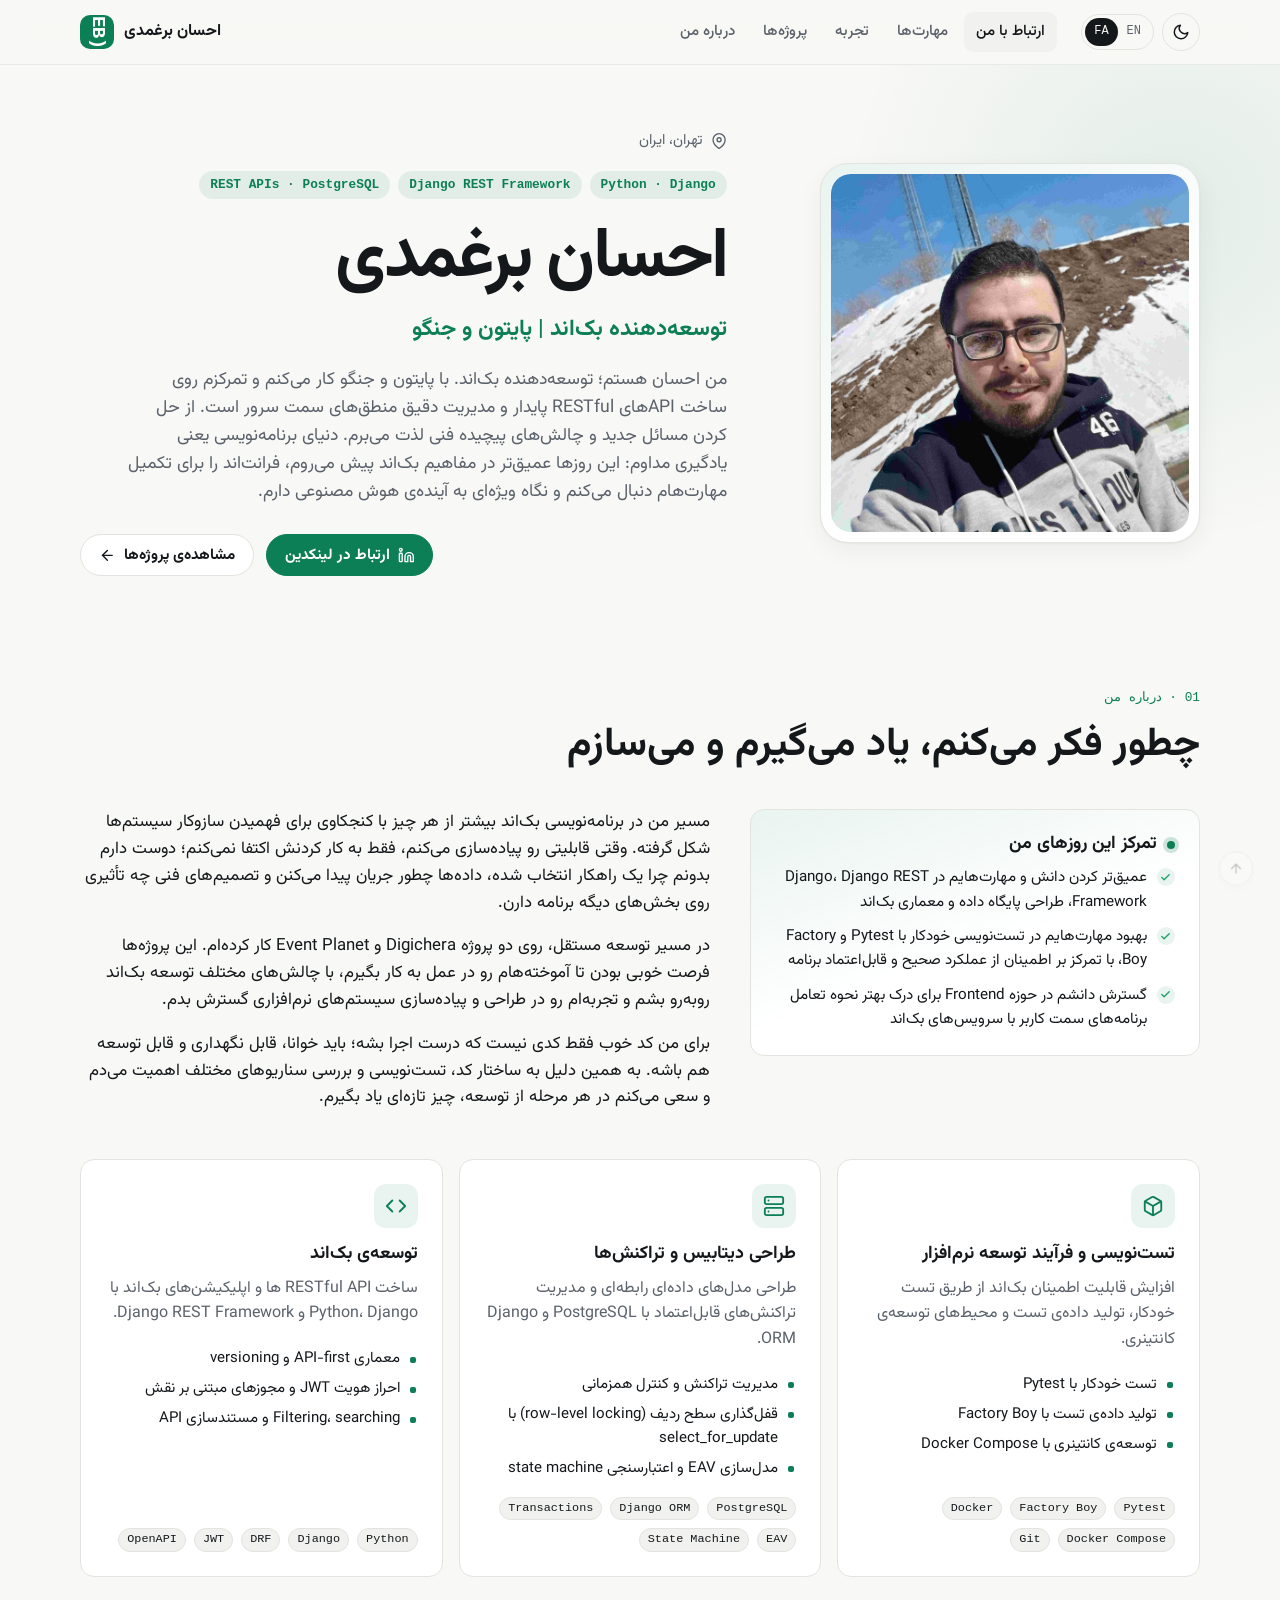
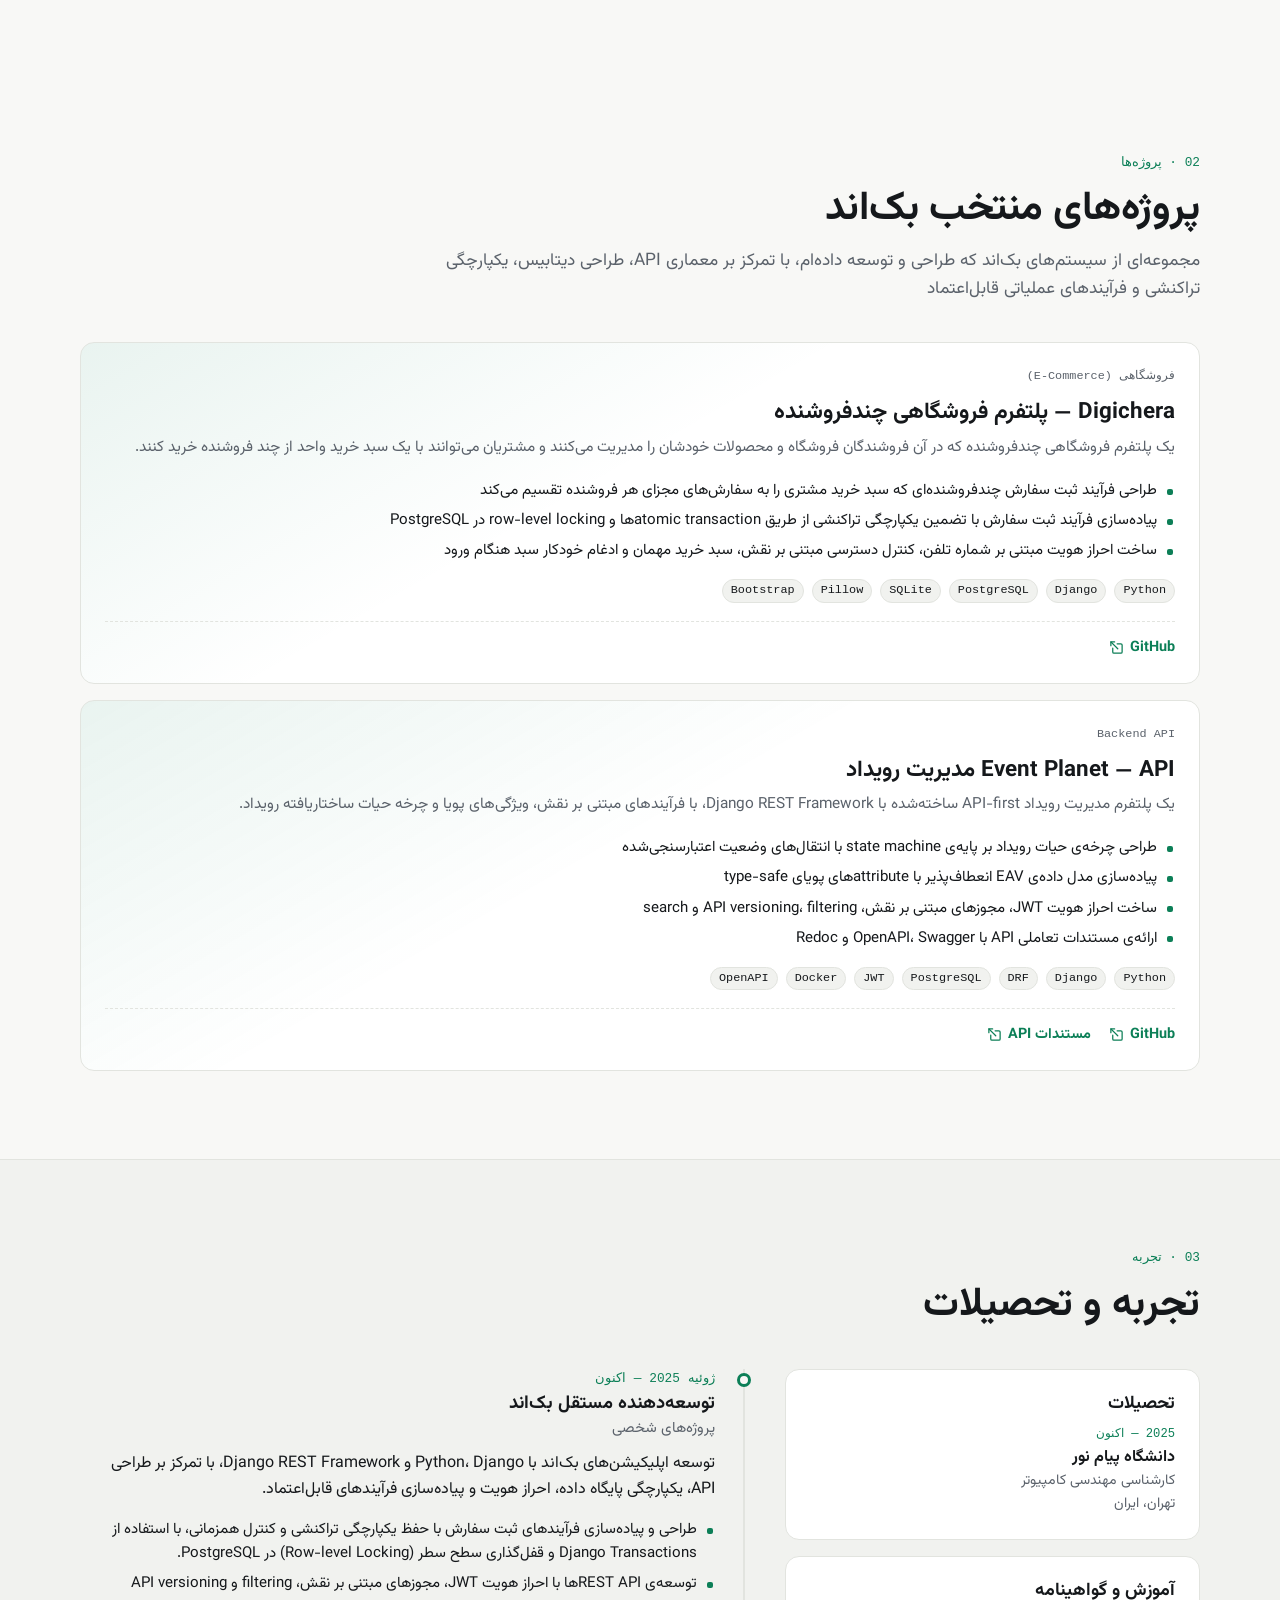
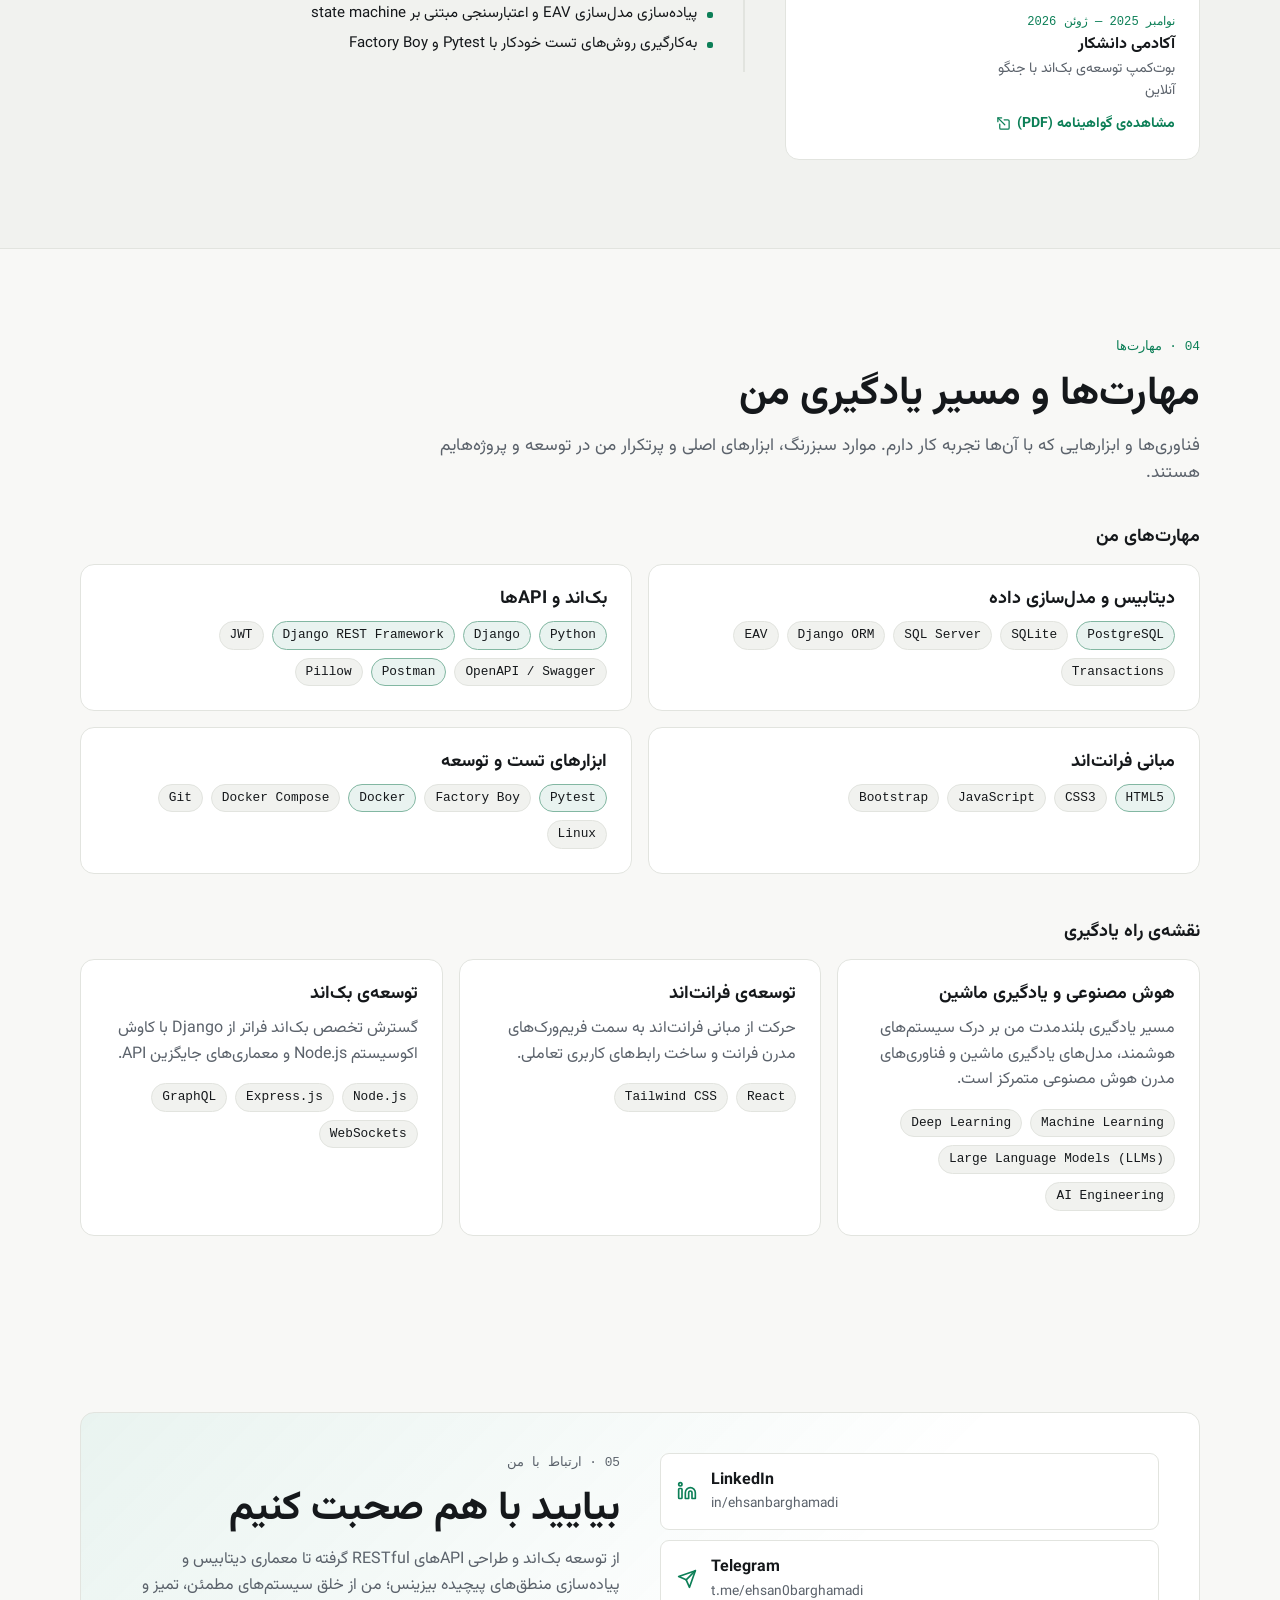
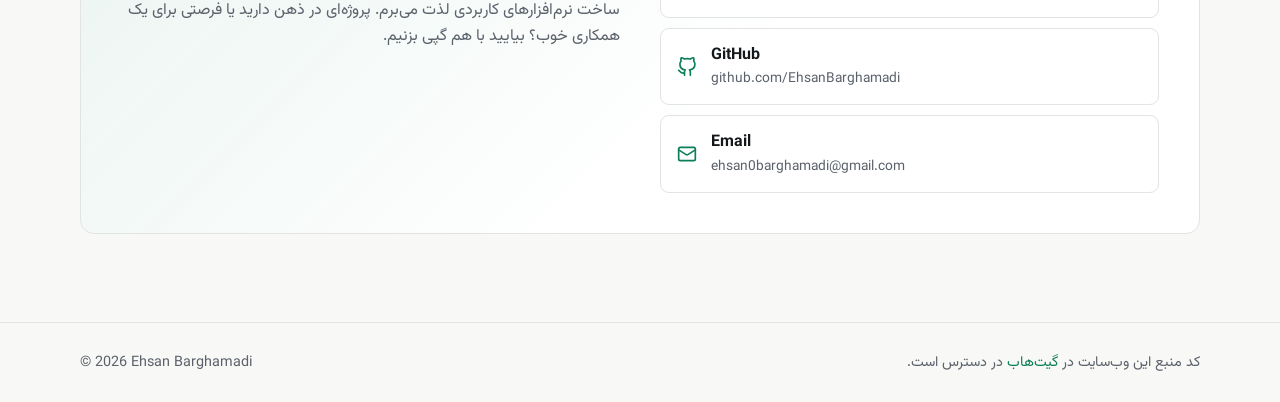
==== commit 151f5ab3: "fix(fa): mirror external-link icons for RTL" ====
--- a/fa/index.html
+++ b/fa/index.html
@@ -423,7 +423,7 @@
                        target="_blank"
                        rel="noopener">
                         GitHub
-                        <svg class="icon">
+                        <svg class="icon" aria-hidden="true">
                             <use href="#i-external"></use>
                         </svg>
                     </a>
@@ -485,7 +485,7 @@
                     target="_blank"
                     rel="noopener">
                         GitHub
-                        <svg class="icon">
+                        <svg class="icon" aria-hidden="true">
                             <use href="#i-external"></use>
                         </svg>
                     </a>
@@ -494,7 +494,7 @@
                     target="_blank"
                     rel="noopener">
                         مستندات API
-                        <svg class="icon">
+                        <svg class="icon" aria-hidden="true">
                             <use href="#i-external"></use>
                         </svg>
                     </a>
--- a/static/css/style.css
+++ b/static/css/style.css
@@ -118,7 +118,10 @@
     line-height: 1.6;
     -webkit-font-smoothing: antialiased;
     text-rendering: optimizeLegibility;
+    /* "clip" (not "hidden") so body does not become a scroll container,
+       which would stop the sticky header from following the page. */
     overflow-x: hidden;
+    overflow-x: clip;
 }
 
 img {
@@ -1417,6 +1420,36 @@
     }
 }
 
+/* ------------------------------------------------------- Theme switching */
+
+/* One number controls the whole theme change (view transition and fallback). */
+:root {
+    --theme-fade-duration: 1s;
+}
+
+/* Browsers with View Transitions cross-fade the whole page (gradients included).
+   This is a pure opacity fade with no movement, so it also runs when the OS asks
+   for reduced motion. */
+::view-transition-old(root),
+::view-transition-new(root) {
+    animation-duration: var(--theme-fade-duration);
+    animation-timing-function: cubic-bezier(0.45, 0, 0.55, 1);
+}
+
+/* Keep the page clickable and scrollable during the slow fade. */
+::view-transition {
+    pointer-events: none;
+}
+
+/* Fallback: script.js adds .theme-fade while the theme changes. */
+:root.theme-fade *,
+:root.theme-fade *::before,
+:root.theme-fade *::after {
+    transition: background-color var(--theme-fade-duration) ease, color var(--theme-fade-duration) ease,
+        border-color var(--theme-fade-duration) ease, box-shadow var(--theme-fade-duration) ease,
+        fill var(--theme-fade-duration) ease, stroke var(--theme-fade-duration) ease !important;
+}
+
 @media (prefers-reduced-motion: reduce) {
     html {
         scroll-behavior: auto;
@@ -1462,4 +1495,13 @@
                 .project__category):not(.site-header *) {
     letter-spacing: normal;
     text-transform: none;
+}
+
+/* 5. External-link arrows are mirrored in Persian; in GitHub links (which stay
+      left-to-right) the arrow is moved in front of the label. */
+[dir="rtl"] :is(.project__links, .entry__link) .icon {
+    transform: scaleX(-1);
+}
+[dir="rtl"] .project__links a:first-child .icon {
+    order: -1;
 }
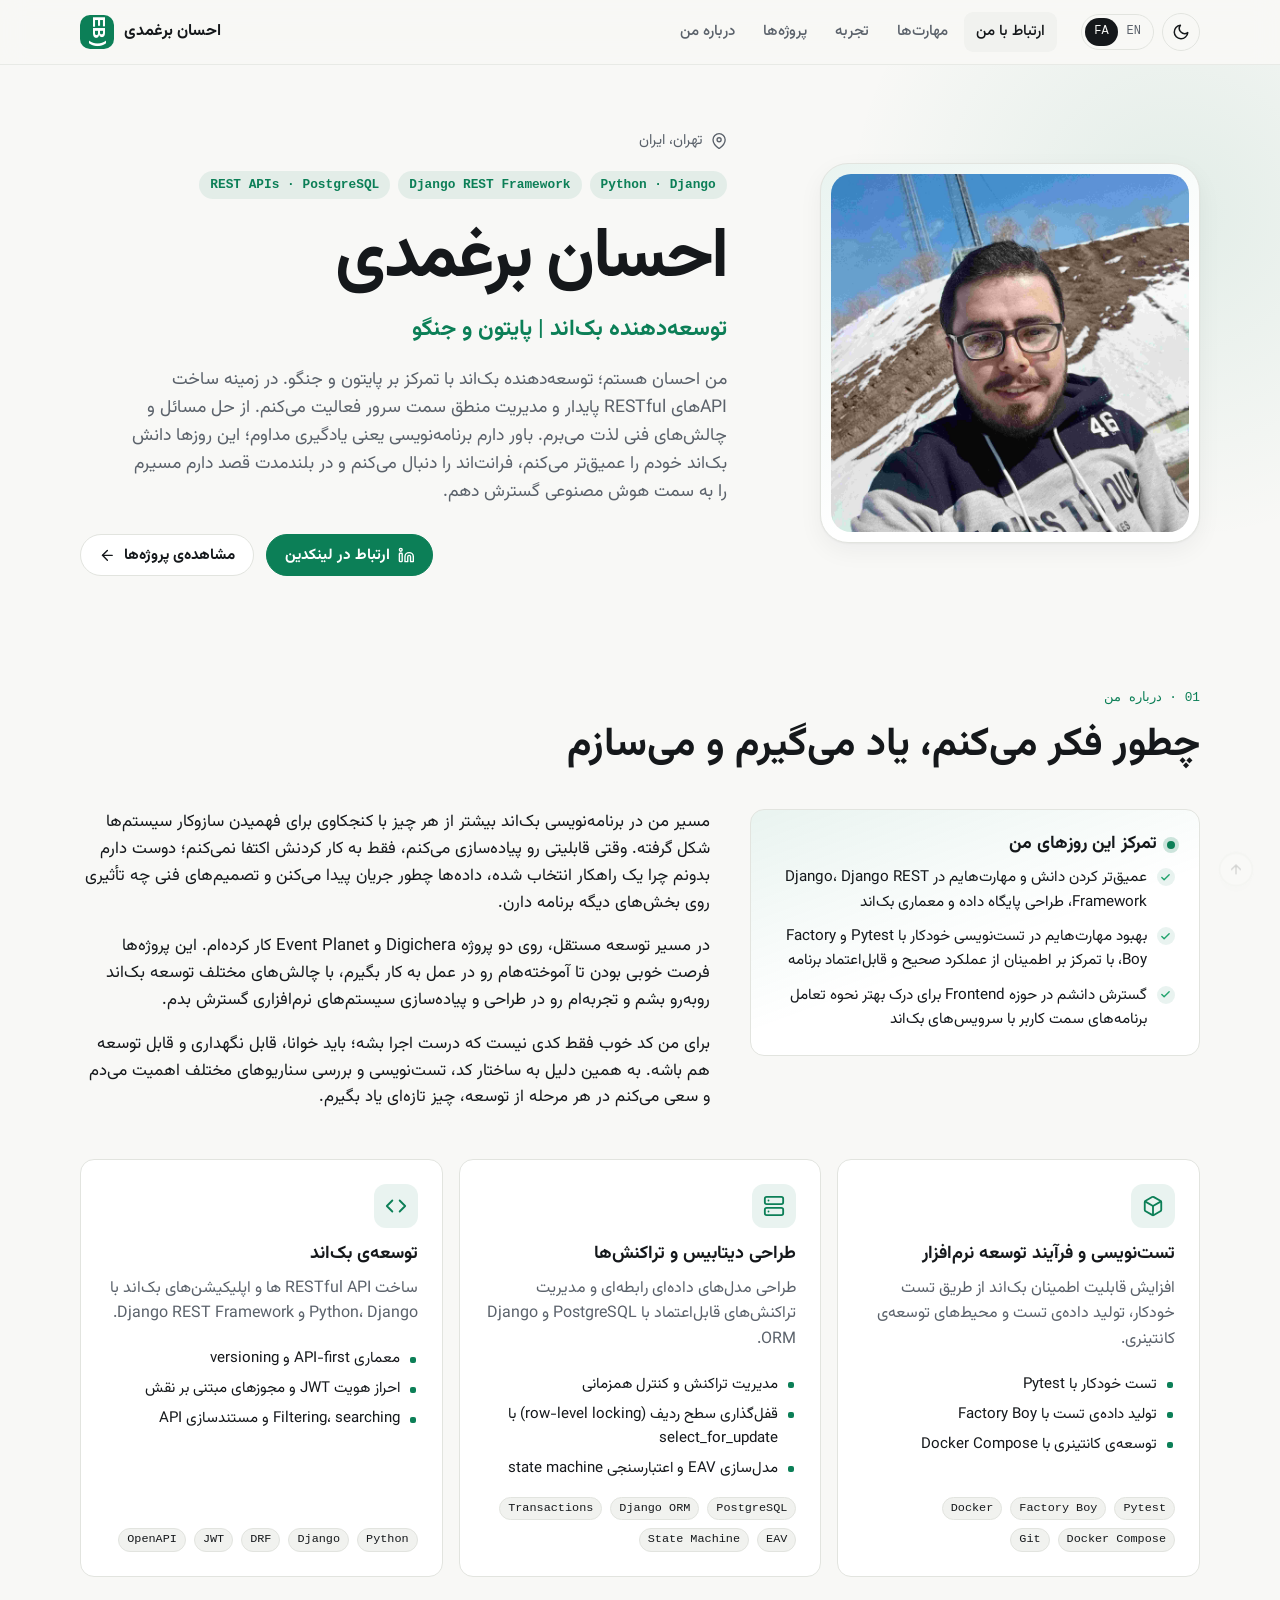
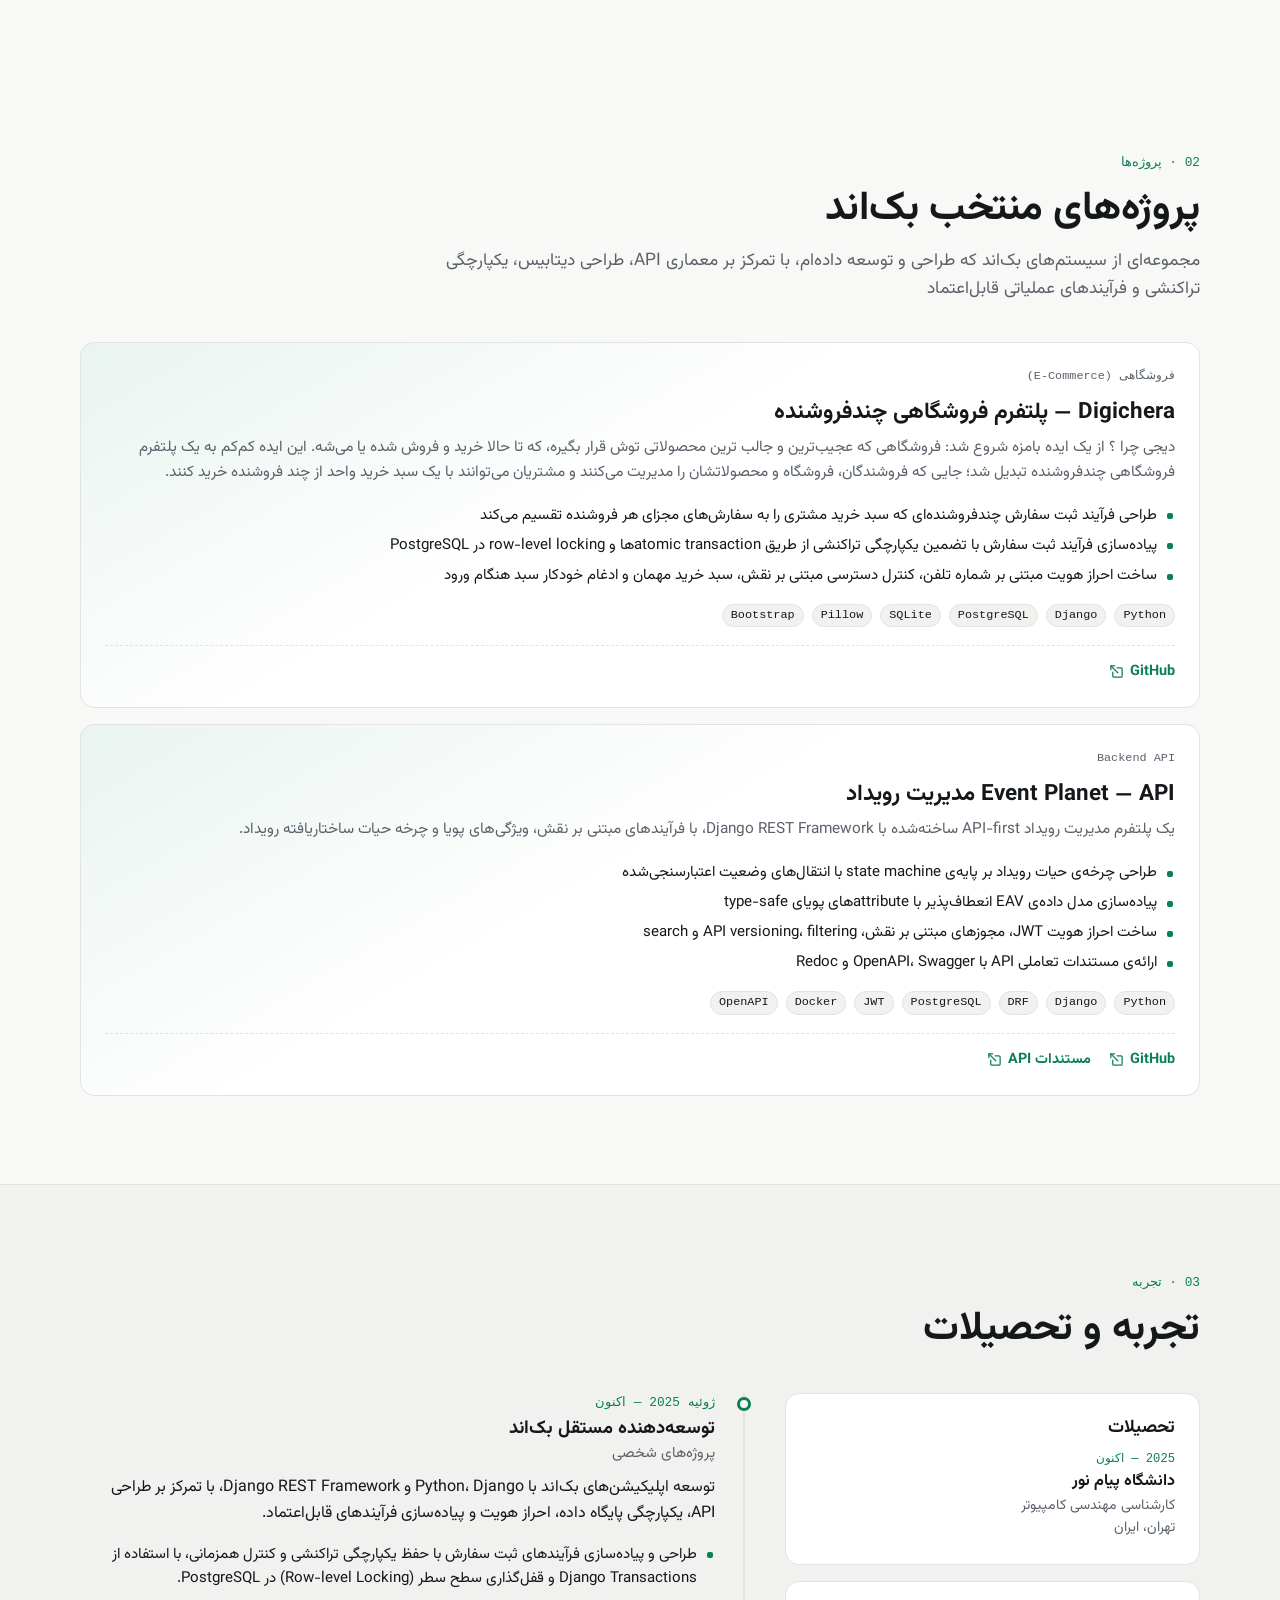
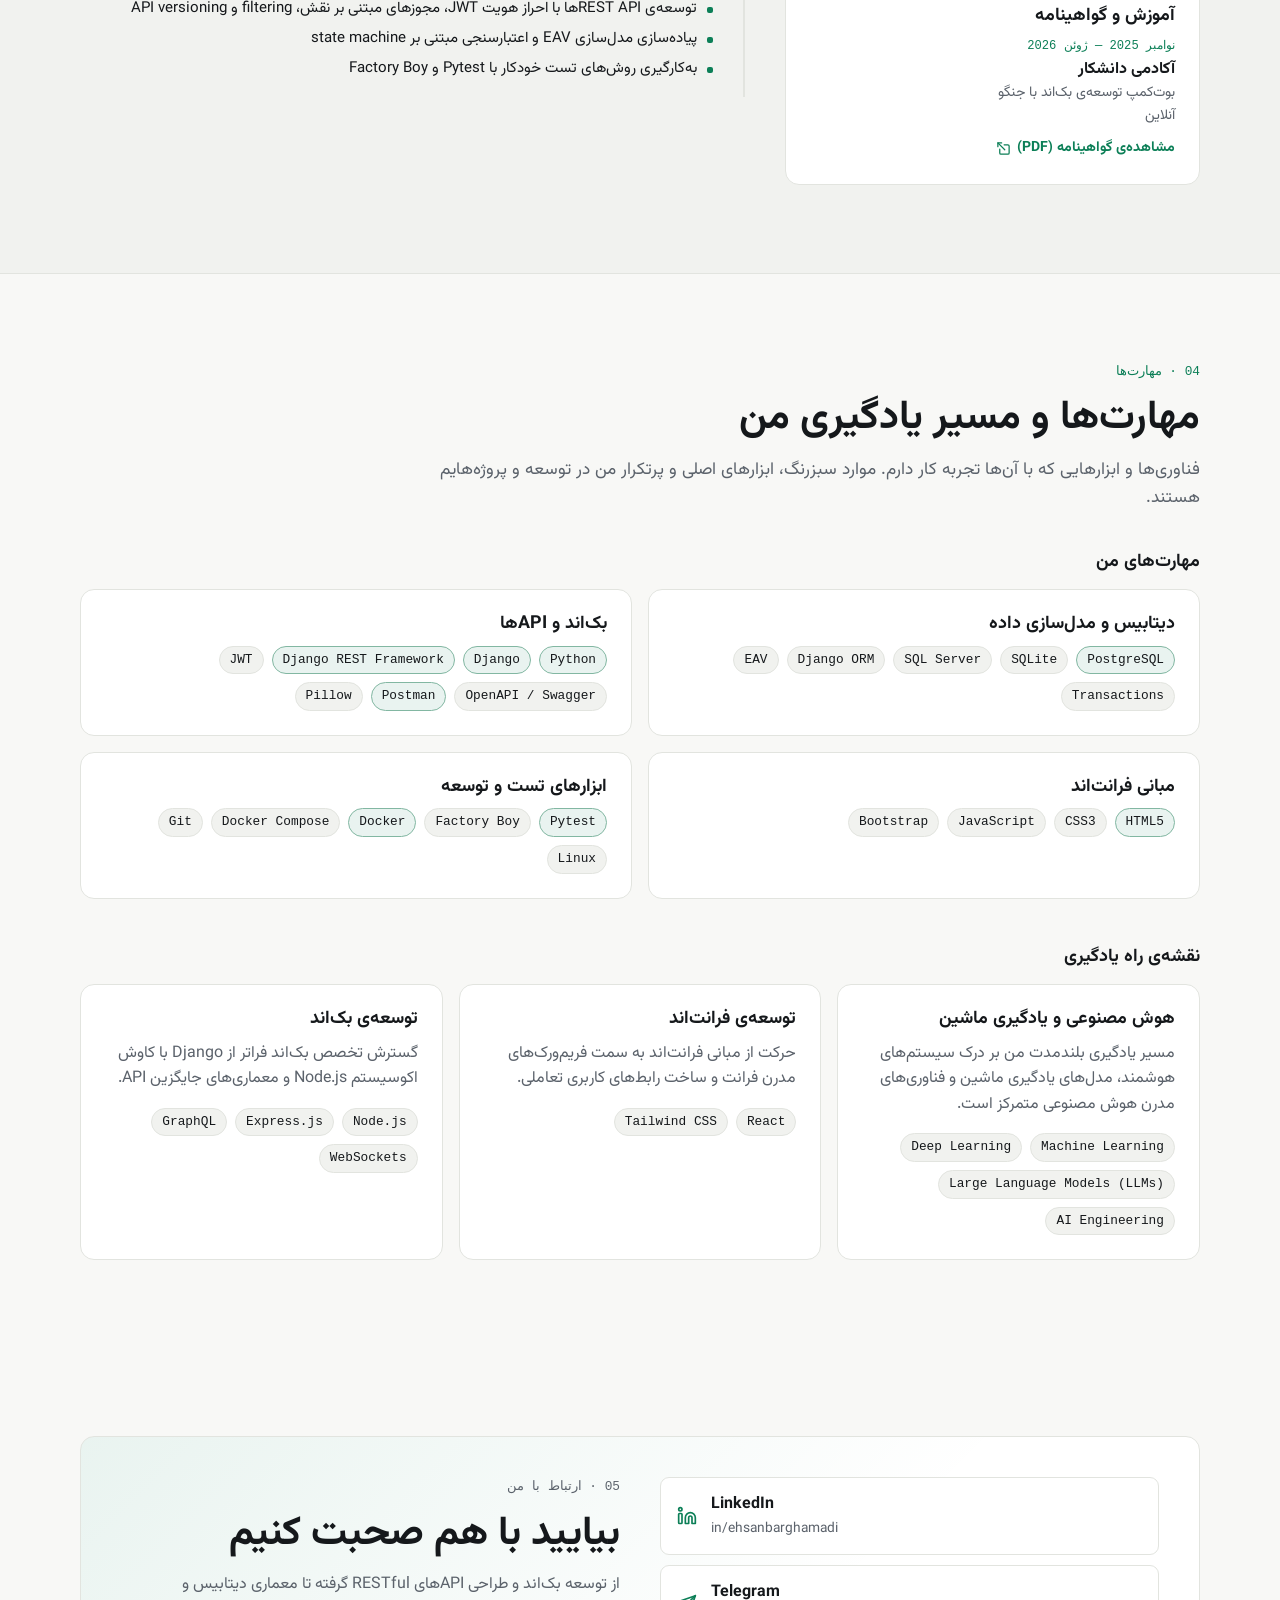
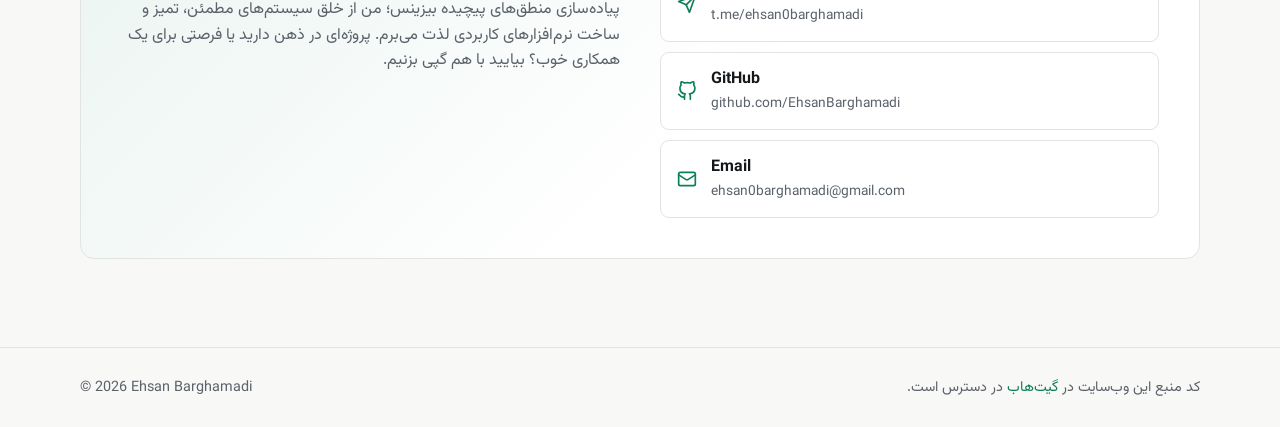
==== commit e0d73f8b: "content: rewrite hero summary and add Digichera origin story (EN/FA)" ====
--- a/fa/index.html
+++ b/fa/index.html
@@ -169,7 +169,7 @@
             </p>
             
             <p class="hero__summary">
-                من احسان هستم؛ توسعه‌دهنده بک‌اند. با پایتون و جنگو کار می‌کنم و تمرکزم روی ساخت APIهای RESTful پایدار و مدیریت دقیق منطق‌های سمت سرور است. از حل کردن مسائل جدید و چالش‌های پیچیده فنی لذت می‌برم. دنیای برنامه‌نویسی یعنی یادگیری مداوم: این روزها عمیق‌تر در مفاهیم بک‌اند پیش می‌روم، فرانت‌اند را برای تکمیل مهارت‌هام دنبال می‌کنم و نگاه ویژه‌ای به آینده‌ی هوش مصنوعی دارم.
+                من احسان هستم؛ توسعه‌دهنده بک‌اند با تمرکز بر پایتون و جنگو. در زمینه ساخت APIهای RESTful پایدار و مدیریت منطق سمت سرور فعالیت می‌کنم. از حل مسائل و چالش‌های فنی لذت می‌برم. باور دارم برنامه‌نویسی یعنی یادگیری مداوم؛ این روزها دانش بک‌اند خودم را عمیق‌تر می‌کنم، فرانت‌اند را دنبال می‌کنم و در بلندمدت قصد دارم مسیرم را به سمت هوش مصنوعی گسترش دهم.
             </p>
             
             <div class="hero__actions">
@@ -385,10 +385,7 @@
                 </h3>
 
                 <p class="project__summary">
-                    یک پلتفرم فروشگاهی چندفروشنده که در آن فروشندگان
-                    فروشگاه و محصولات خودشان را مدیریت می‌کنند و
-                    مشتریان می‌توانند با یک سبد خرید واحد از چند
-                    فروشنده خرید کنند.
+                  دیجی چرا ؟ از یک ایده بامزه شروع شد: فروشگاهی که عجیب‌ترین و جالب ترین محصولاتی توش قرار بگیره، که تا حالا خرید و فروش شده یا می‌شه. این ایده کم‌کم به یک پلتفرم فروشگاهی چندفروشنده تبدیل شد؛ جایی که فروشندگان، فروشگاه و محصولاتشان را مدیریت می‌کنند و مشتریان می‌توانند با یک سبد خرید واحد از چند فروشنده خرید کنند.
                 </p>
 
                 <ul class="bullets">
--- a/static/css/style.css
+++ b/static/css/style.css
@@ -1372,9 +1372,24 @@
     visibility: visible;
 }
 
+/* On hover the circle keeps its fill; only the arrow colour changes, and the
+   whole circle swings like a bell (see .is-ringing and script.js). */
 .to-top:hover {
-    background: var(--accent-soft);
     color: var(--accent);
+}
+
+.to-top.is-ringing {
+    transform-origin: 50% 0;
+    animation: to-top-ring 0.8s ease-in-out;
+}
+
+@keyframes to-top-ring {
+    0%   { rotate: 0deg; }
+    15%  { rotate: 14deg; }
+    35%  { rotate: -11deg; }
+    55%  { rotate: 7deg; }
+    75%  { rotate: -3deg; }
+    100% { rotate: 0deg; }
 }
 
 .to-top:focus-visible {
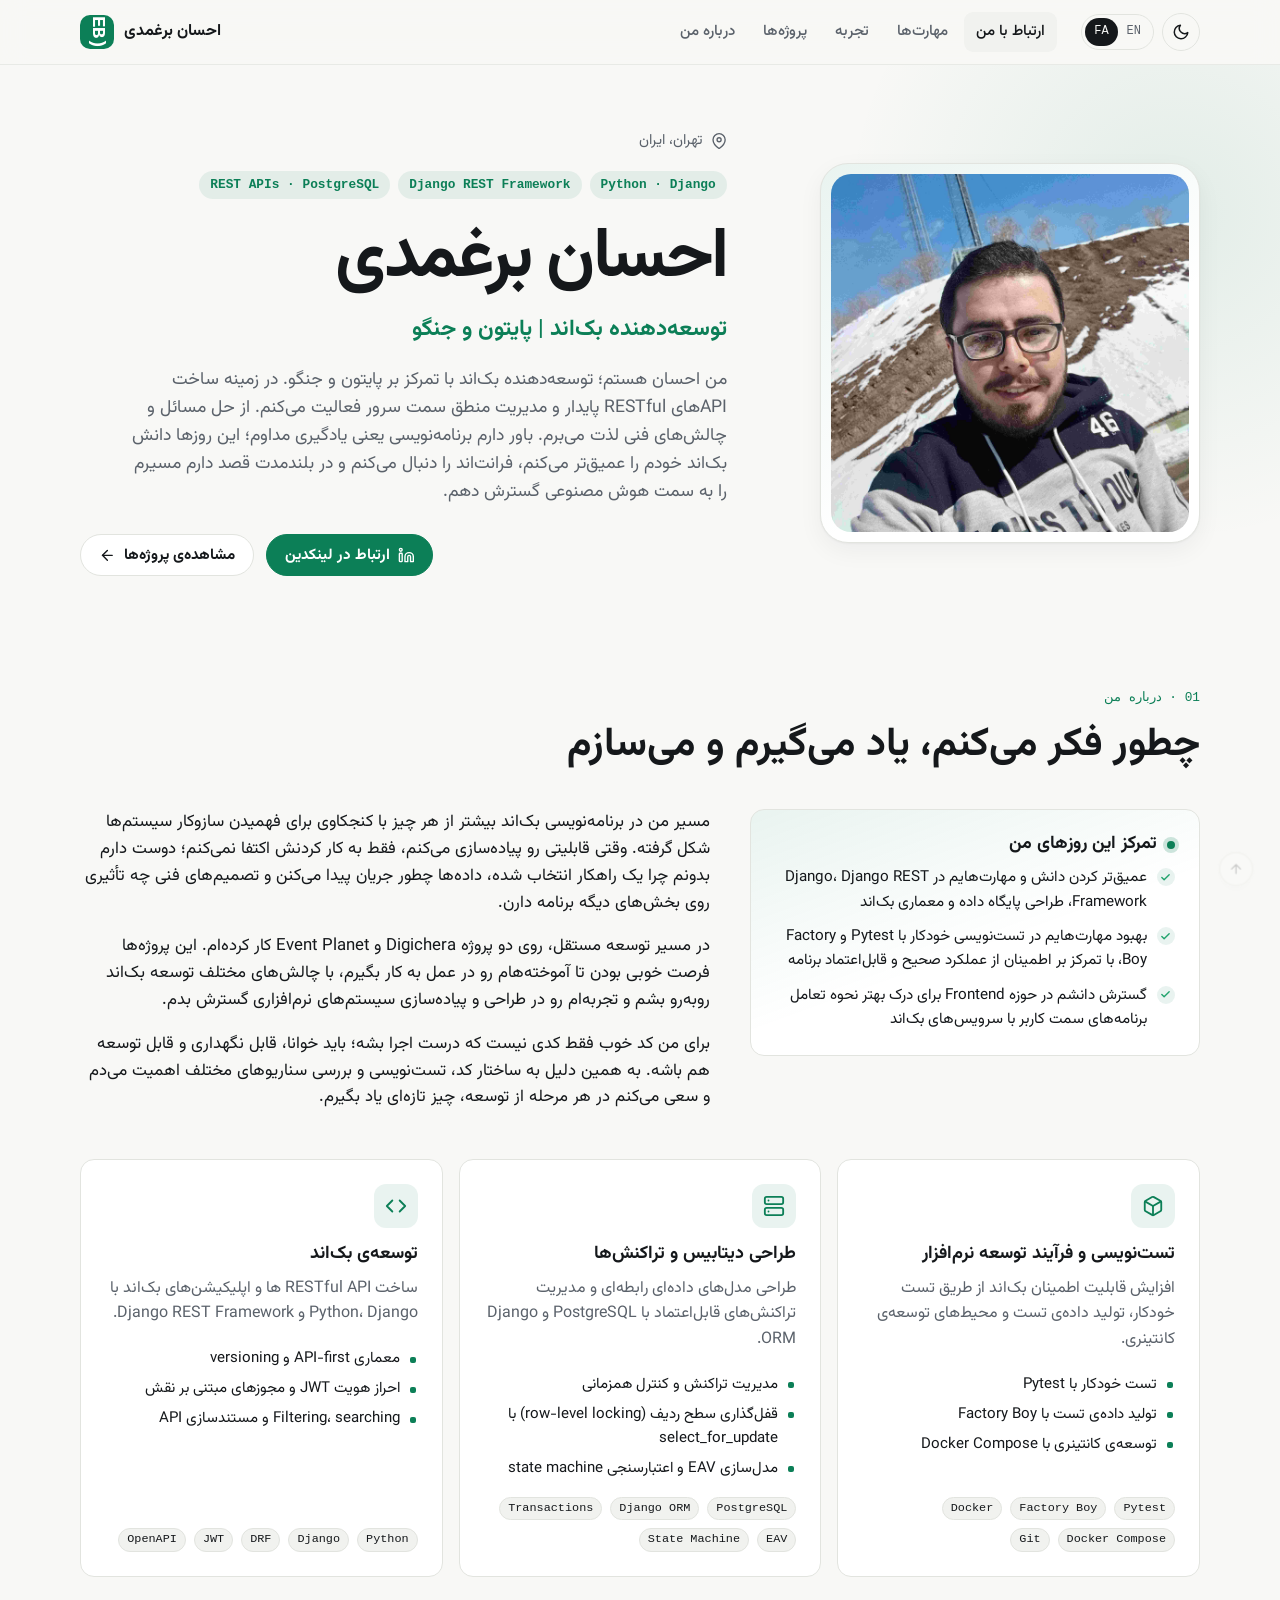
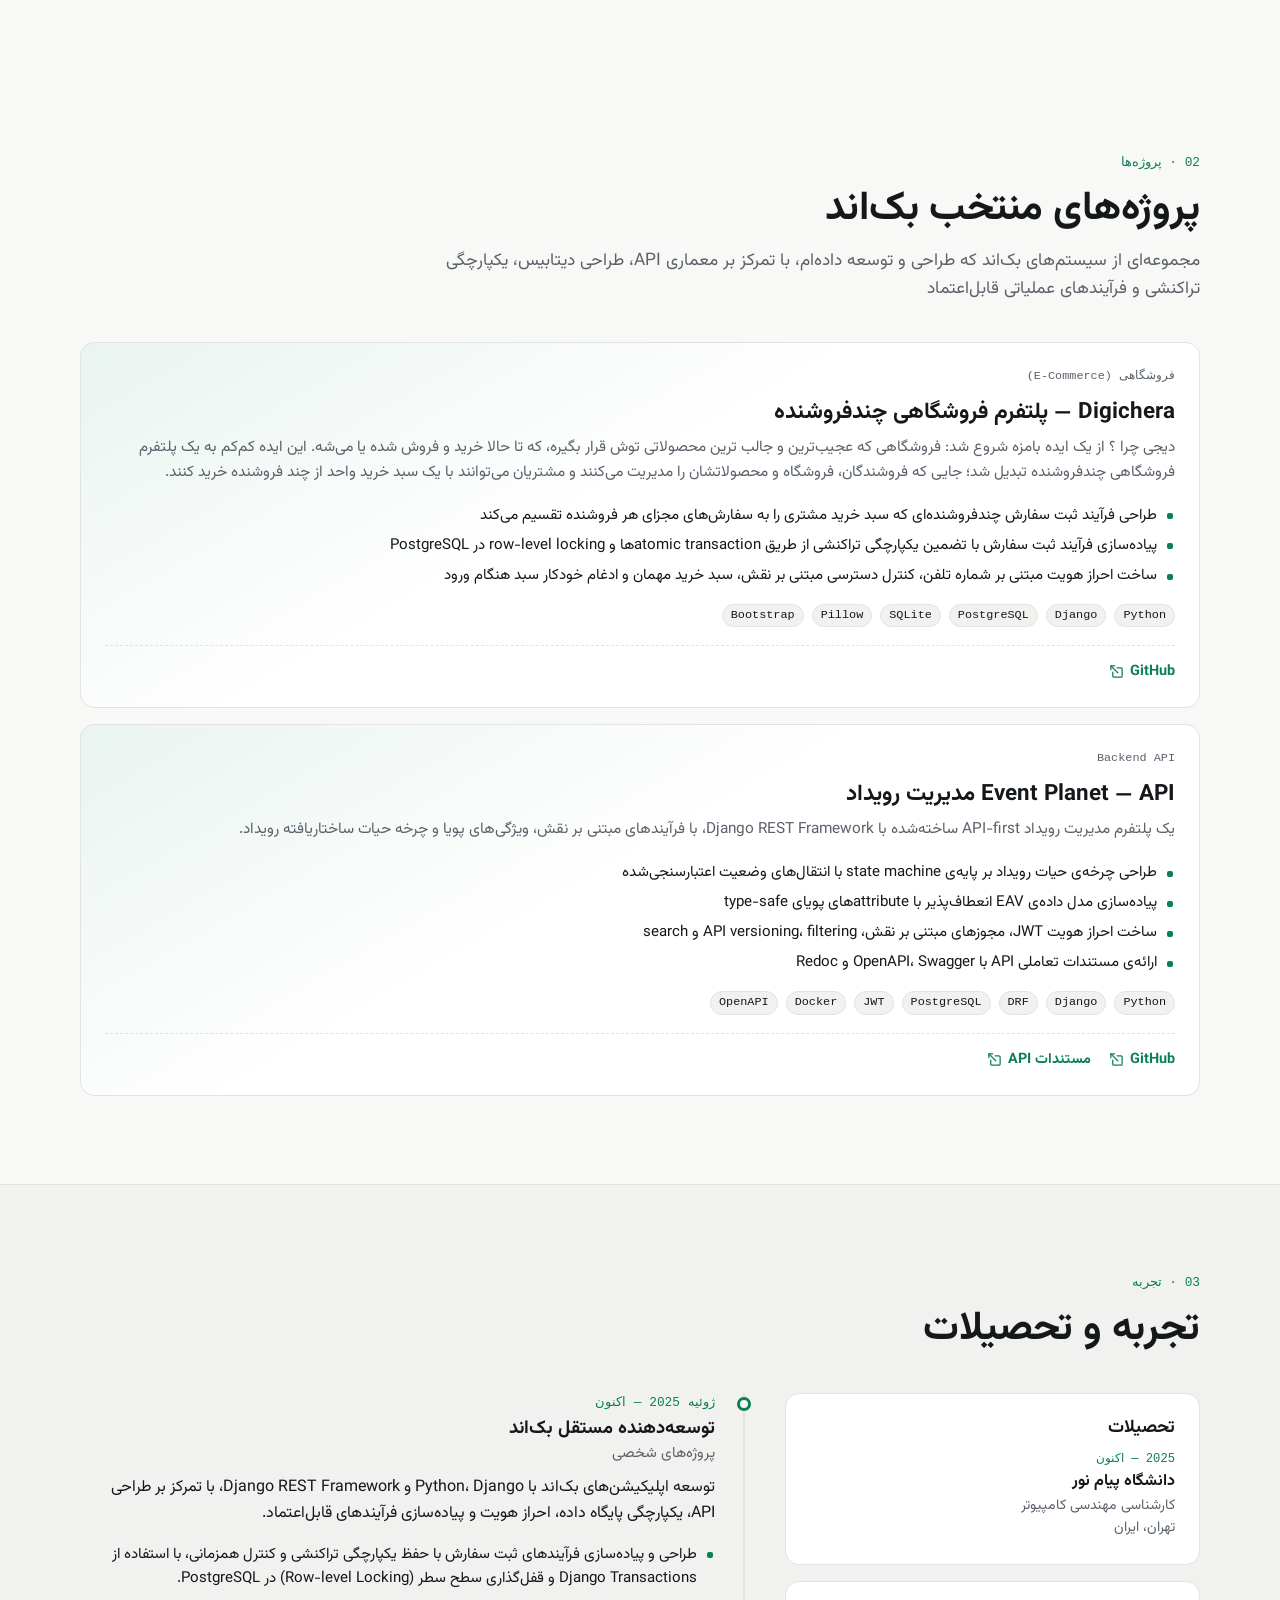
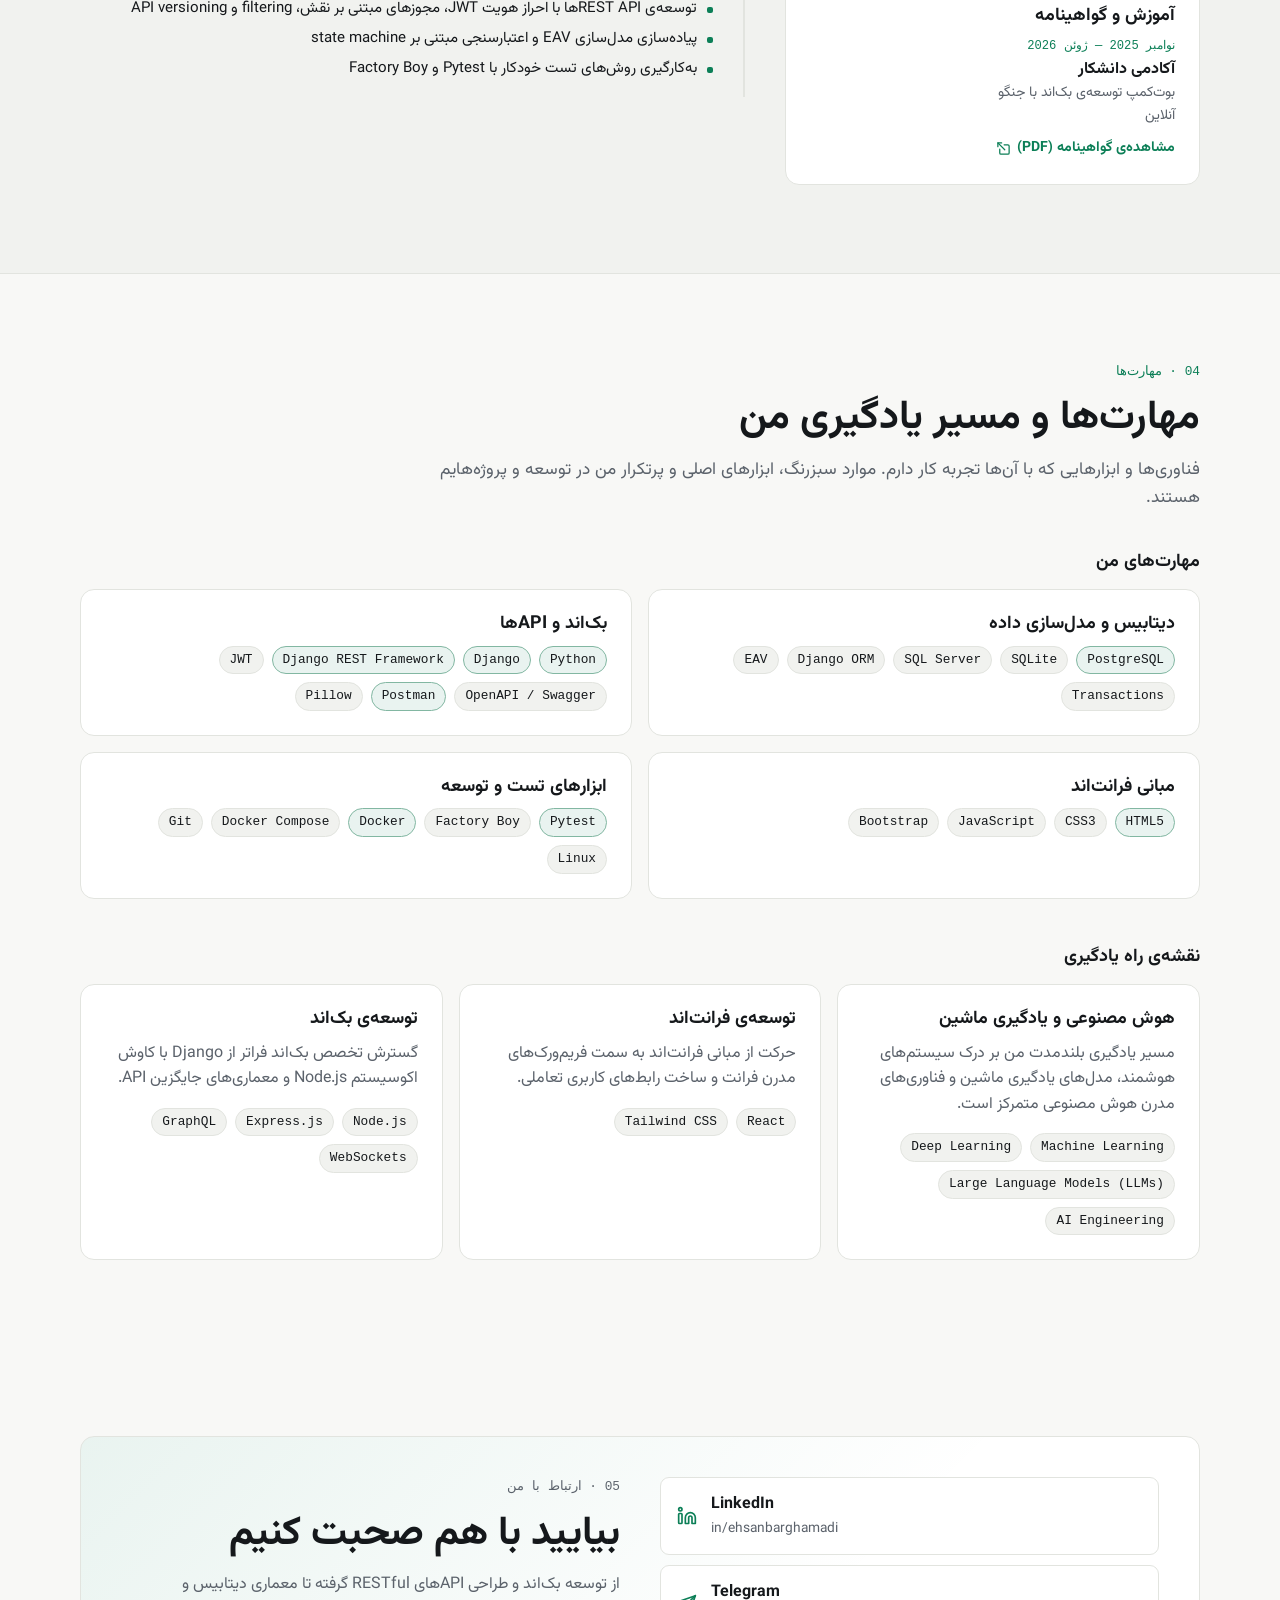
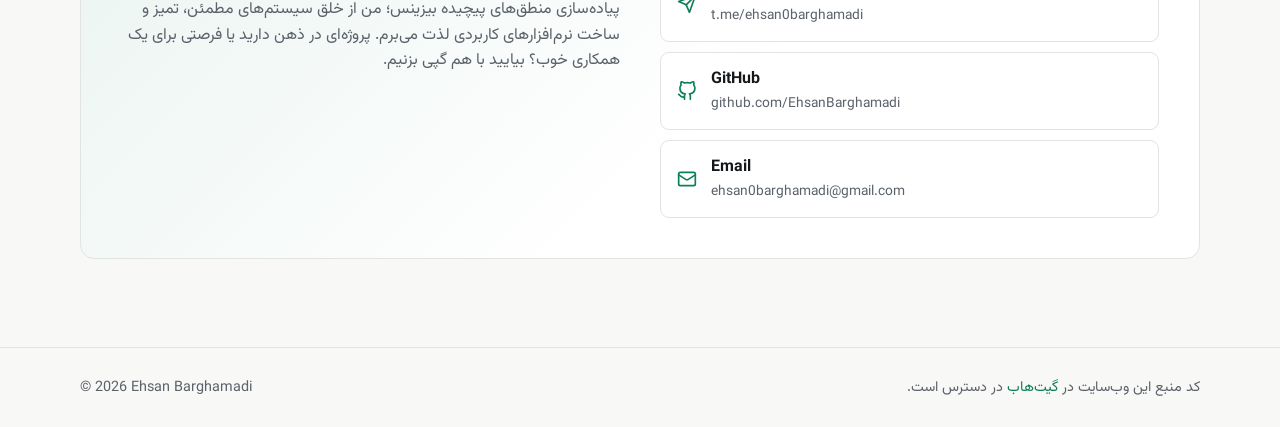
==== commit ee9094f9: "fix(seo): use Persian name in fa title and add alternateName to JSON-LD" ====
--- a/fa/index.html
+++ b/fa/index.html
@@ -5,7 +5,7 @@
     <meta charset="utf-8">
     <meta name="viewport" content="width=device-width, initial-scale=1">
 
-    <title>Ehsan Barghamadi | توسعه‌دهنده Backend با Python/Django</title>
+    <title>احسان برغمدی | توسعه‌دهنده بک‌اند (پایتون و جنگو)</title>
     <meta name="description" content="Ehsan Barghamadi — توسعه‌دهنده Backend با Python/Django، متخصص REST API، PostgreSQL و سیستم‌های backend تراکنشی. پروژه‌ها و رزومه‌ی من را ببینید.">
     <meta name="author" content="Ehsan Barghamadi">
     <link rel="canonical" href="https://ehsanbarghamadi.github.io/fa/">
@@ -17,14 +17,14 @@
     <meta property="og:locale" content="fa_IR">
     <meta property="og:locale:alternate" content="en_US">
     <meta property="og:url" content="https://ehsanbarghamadi.github.io/fa/">
-    <meta property="og:title" content="Ehsan Barghamadi | توسعه‌دهنده Backend با Python/Django">
+    <meta property="og:title" content="احسان برغمدی | توسعه‌دهنده بک‌اند (پایتون و جنگو)">
     <meta property="og:description" content="توسعه‌دهنده Backend با Python/Django، متخصص REST API، PostgreSQL و سیستم‌های backend تراکنشی.">
     <meta property="og:image" content="https://ehsanbarghamadi.github.io/static/img/og-image.jpg">
     <meta property="og:image:width" content="1200">
     <meta property="og:image:height" content="630">
 
     <meta name="twitter:card" content="summary_large_image">
-    <meta name="twitter:title" content="Ehsan Barghamadi | توسعه‌دهنده Backend با Python/Django">
+    <meta name="twitter:title" content="احسان برغمدی | توسعه‌دهنده بک‌اند (پایتون و جنگو)">
     <meta name="twitter:description" content="توسعه‌دهنده Backend با Python/Django، متخصص REST API، PostgreSQL و سیستم‌های backend تراکنشی.">
     <meta name="twitter:image" content="https://ehsanbarghamadi.github.io/static/img/og-image.jpg">
 
@@ -48,6 +48,7 @@
             "@context": "https://schema.org",
             "@type": "Person",
             "name": "Ehsan Barghamadi",
+            "alternateName": "احسان برغمدی",
             "jobTitle": "توسعه‌دهنده Backend (Python/Django)",
             "email": "ehsan0barghamadi@gmail.com",
             "url": "https://ehsanbarghamadi.github.io/fa/",
@@ -105,7 +106,7 @@
 </svg>
 
 
-<a class="skip-link" href="#main">Skip to content</a>
+<a class="skip-link" href="#main">پرش به محتوا</a>
 
 
 
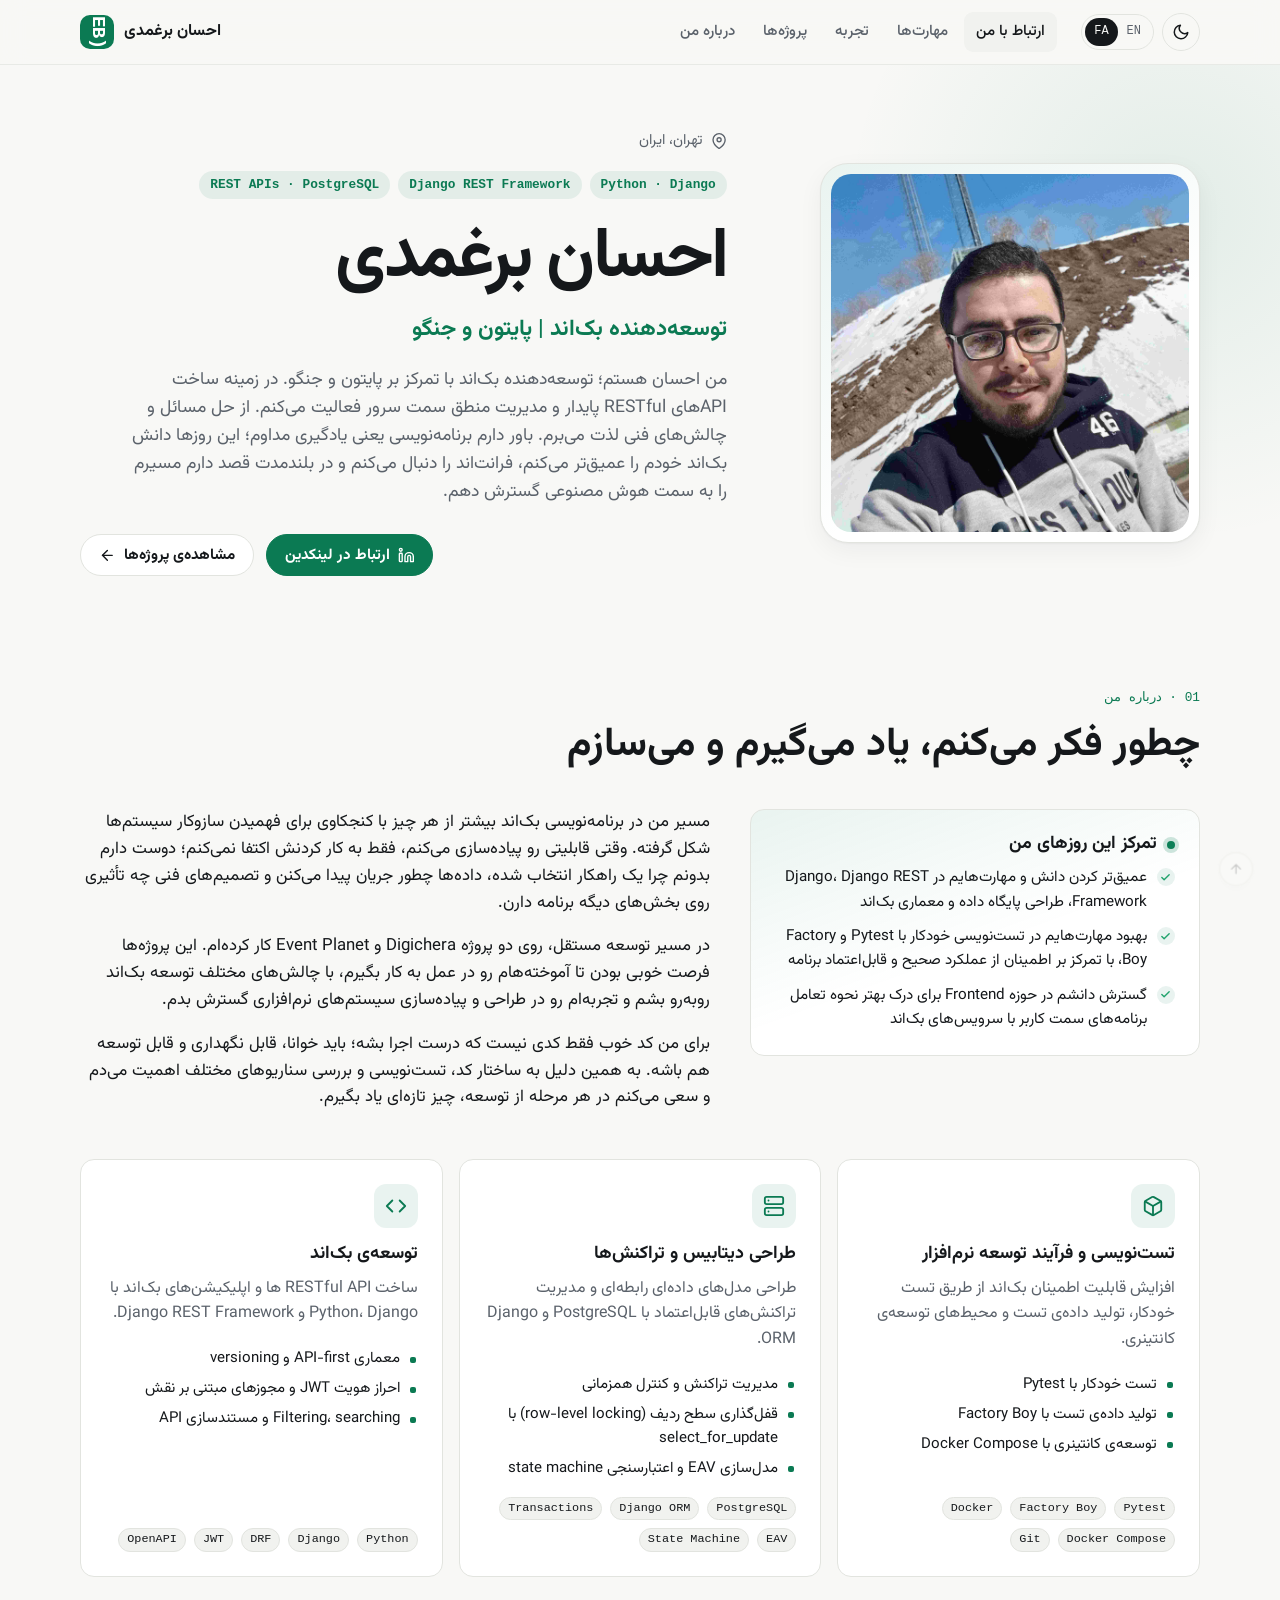
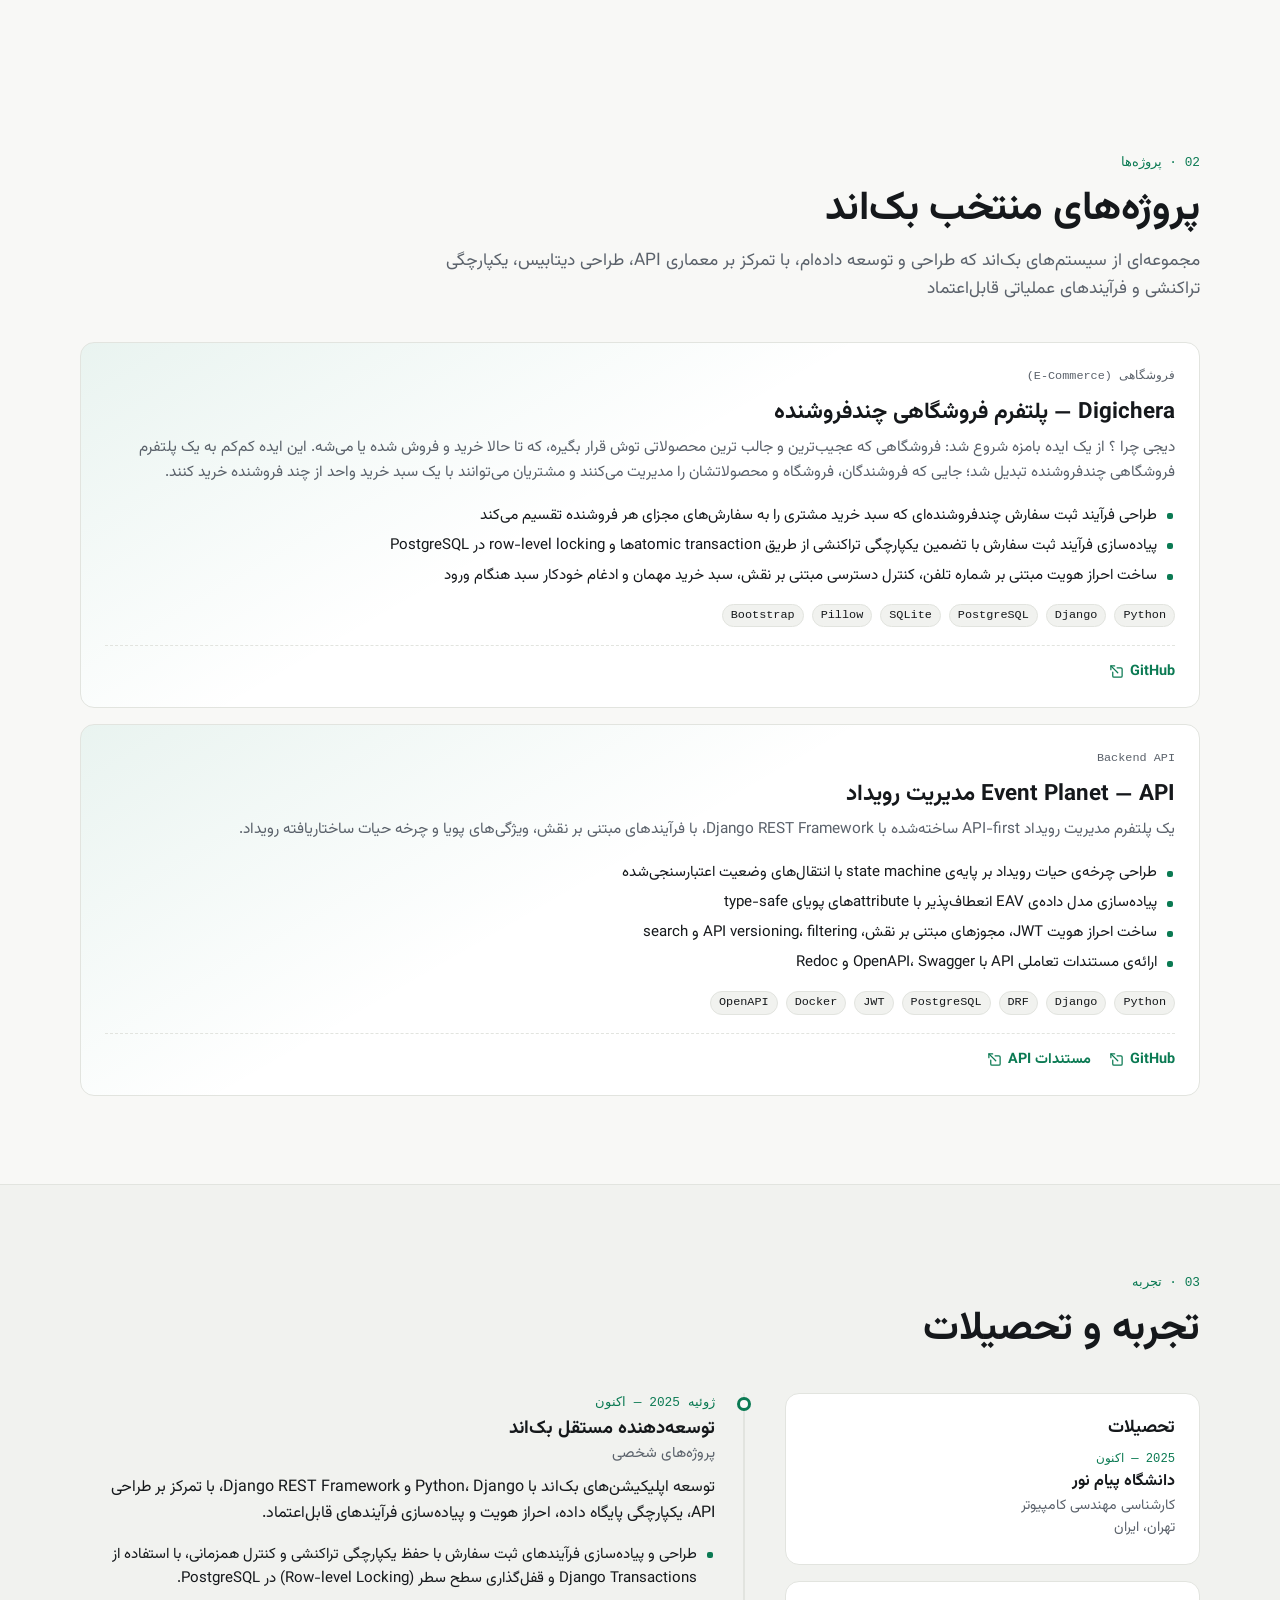
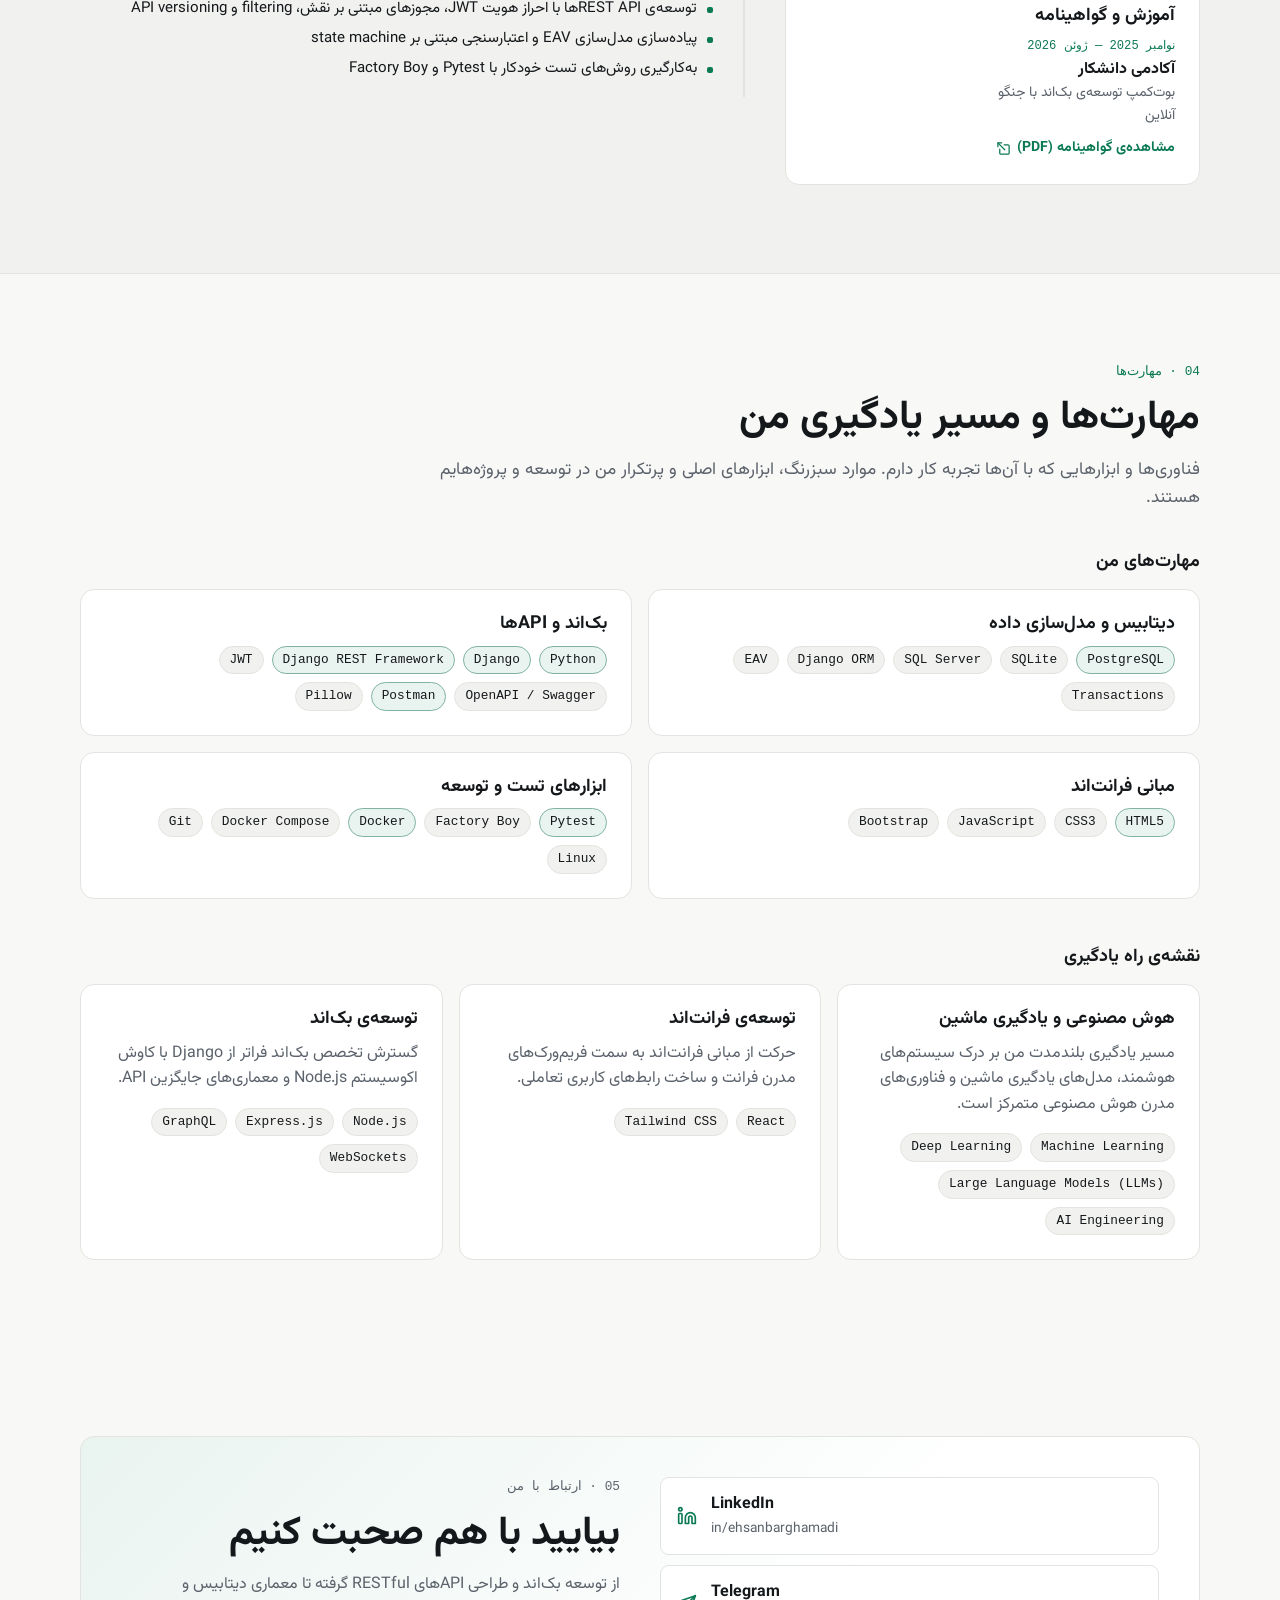
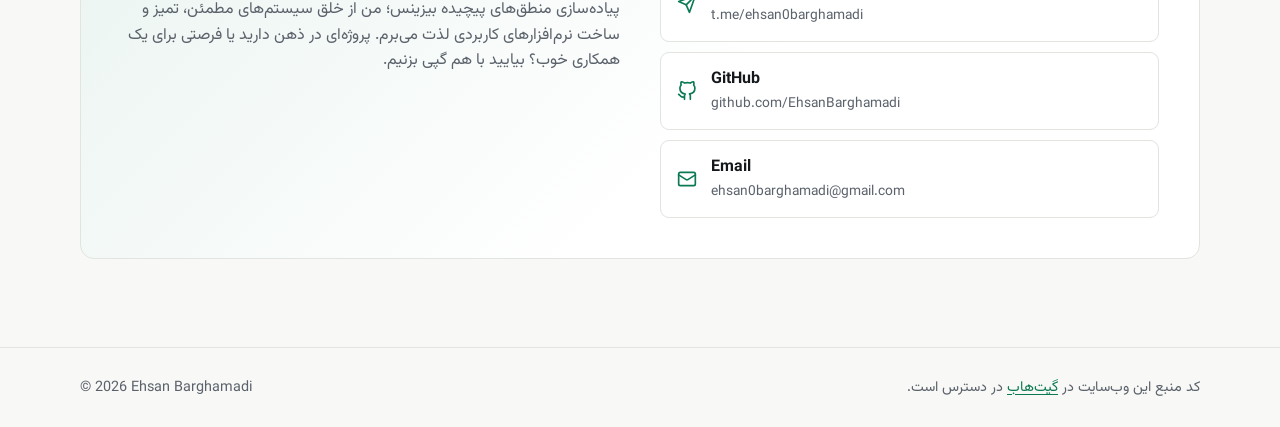
==== commit e3c203d6: "perf(fa): preload Vazirmatn fonts to reduce CLS; a11y: improve accent contrast - Preload Vazirmatn R" ====
--- a/fa/index.html
+++ b/fa/index.html
@@ -40,6 +40,10 @@
             } catch (e) {}
         })();
     </script>
+
+    <link rel="preload" href="/static/fonts/vazirmatn/Vazirmatn-Regular.woff2" as="font" type="font/woff2" crossorigin>
+    <link rel="preload" href="/static/fonts/vazirmatn/Vazirmatn-Medium.woff2" as="font" type="font/woff2" crossorigin>
+    <link rel="preload" href="/static/fonts/vazirmatn/Vazirmatn-Bold.woff2" as="font" type="font/woff2" crossorigin>
 
     <link rel="stylesheet" href="/static/css/style.css">
 
--- a/static/css/style.css
+++ b/static/css/style.css
@@ -29,7 +29,7 @@
     --border: #e2e4df;
     --text: #15181b;
     --muted: #5b626b;
-    --accent: #0c7f57;
+    --accent: #0b7a53;
     --accent-strong: #096b49;
     --accent-soft: rgba(12, 127, 87, 0.09);
     --on-accent: #ffffff;
@@ -1228,6 +1228,11 @@
     margin: 0;
 }
 
+.site-footer__note a {
+    text-decoration: underline;
+    text-underline-offset: 3px;
+}
+
 /* ------------------------------------------------------------ Responsive */
 
 @media (max-width: 1080px) {
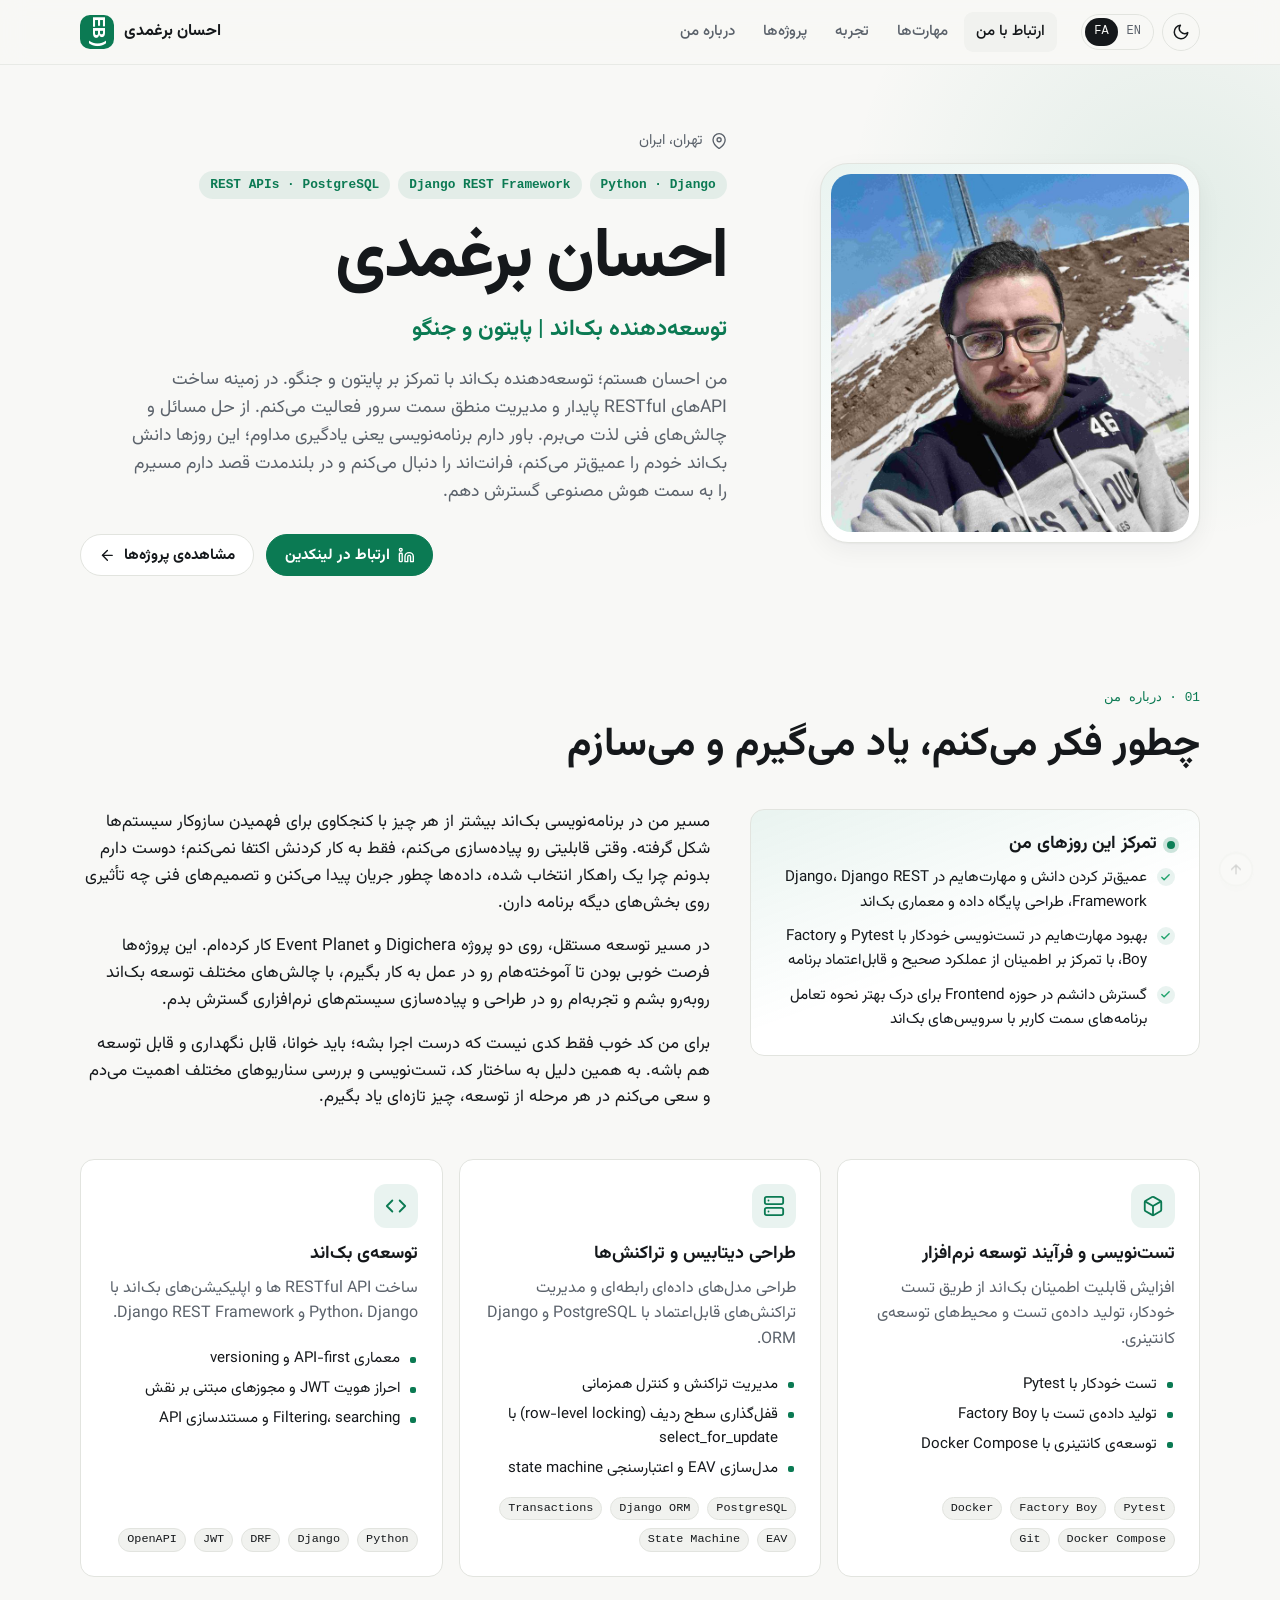
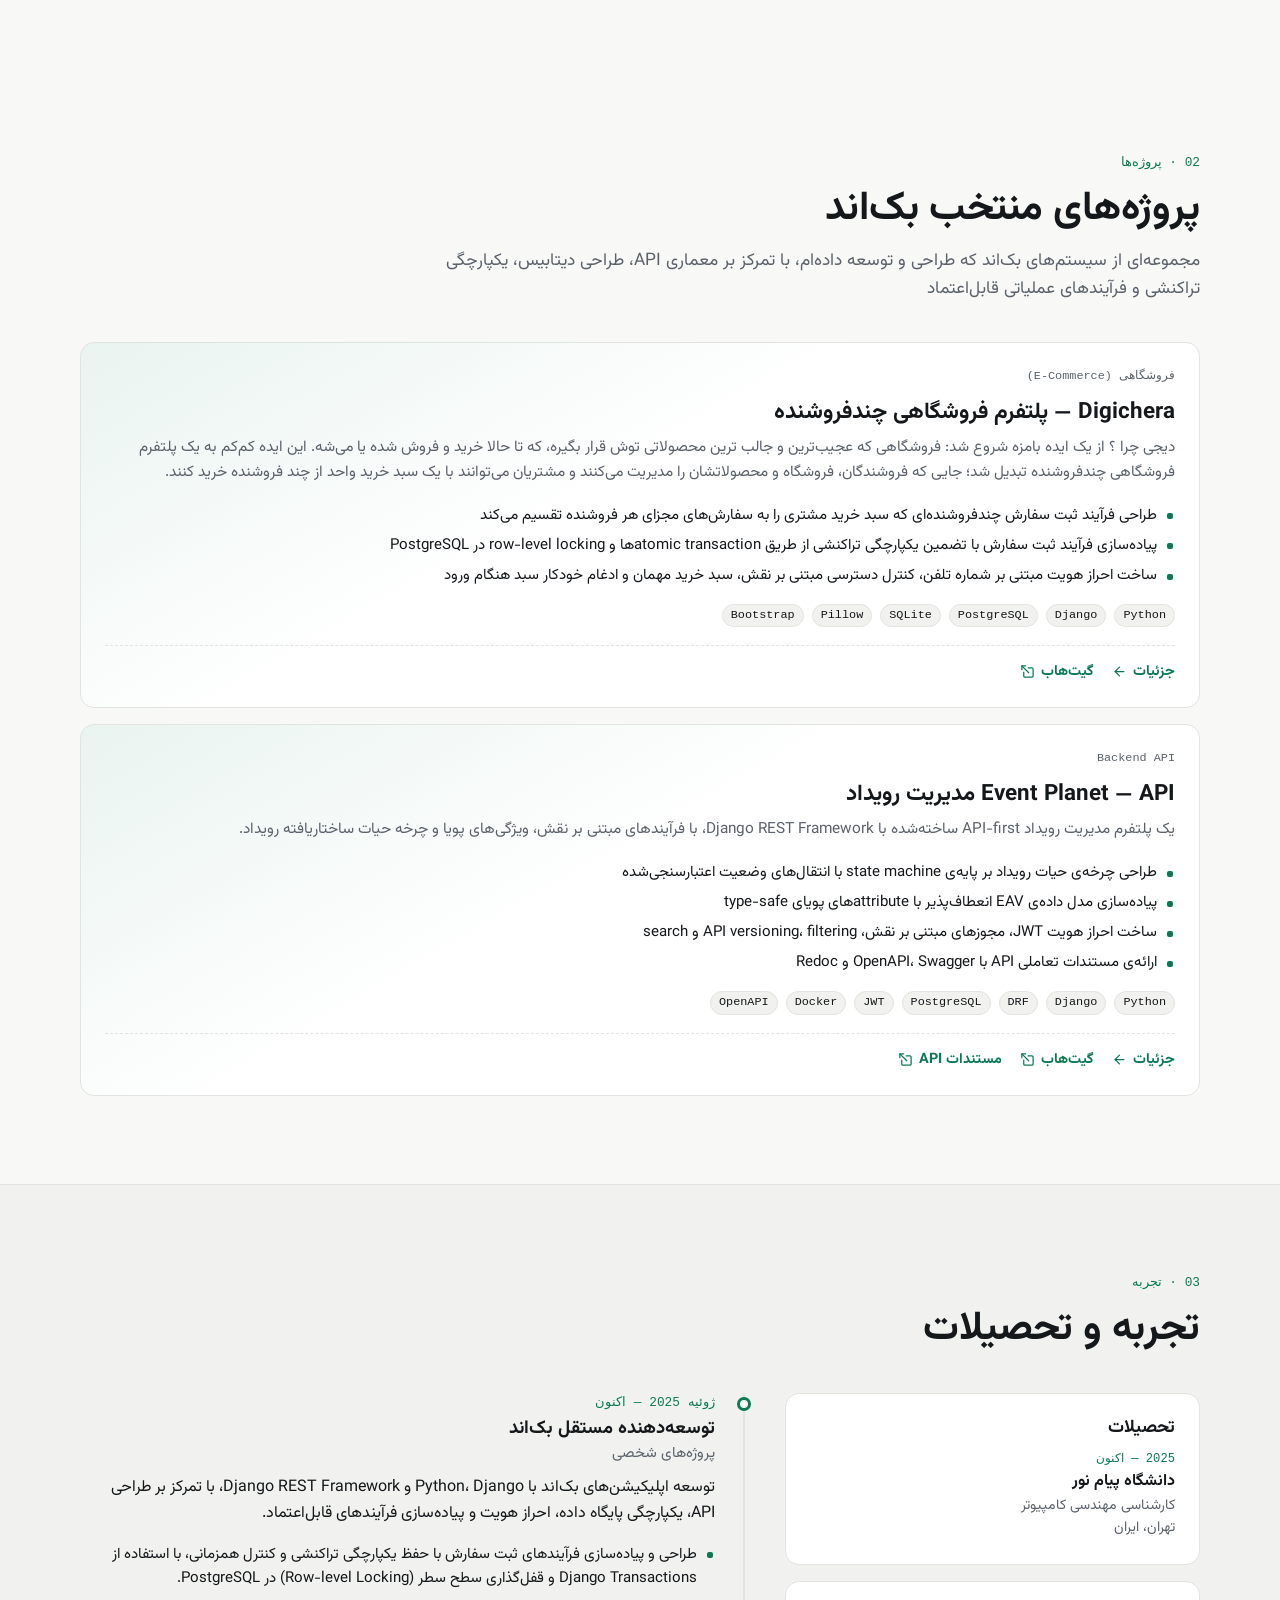
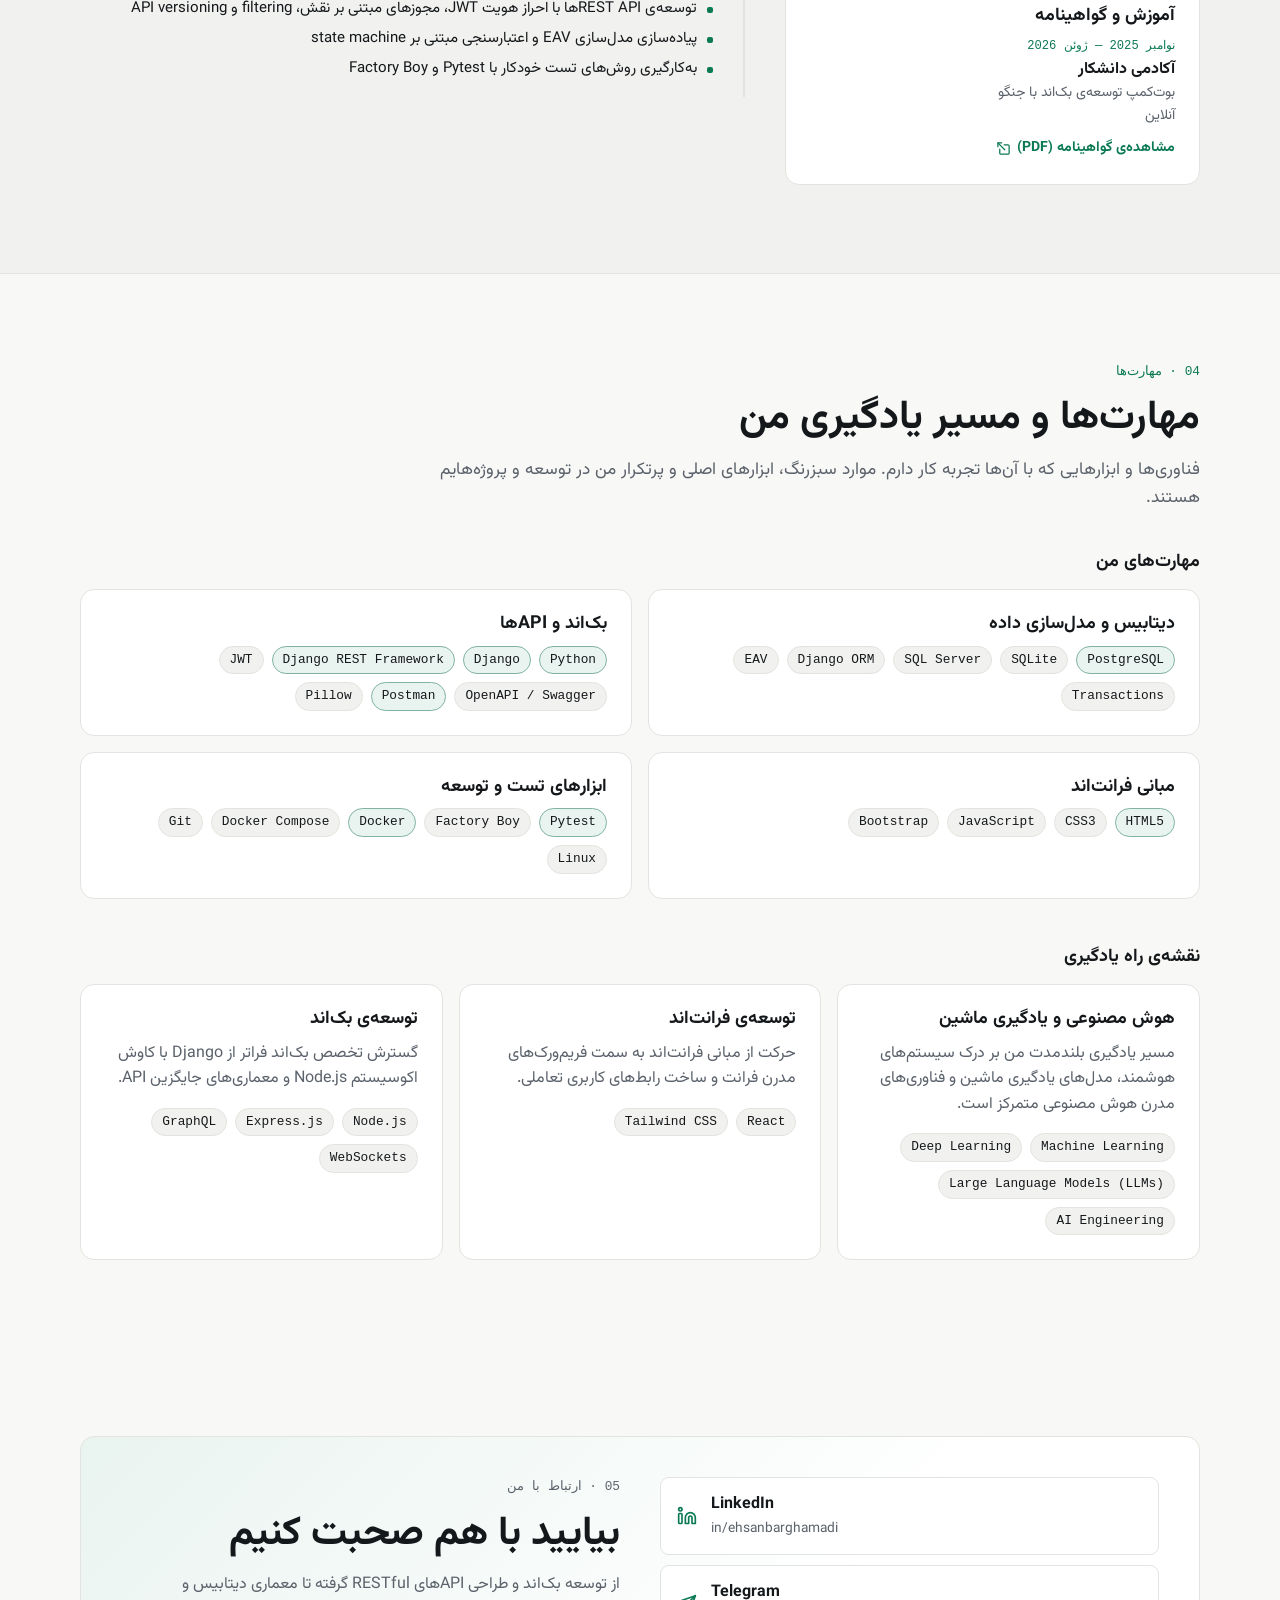
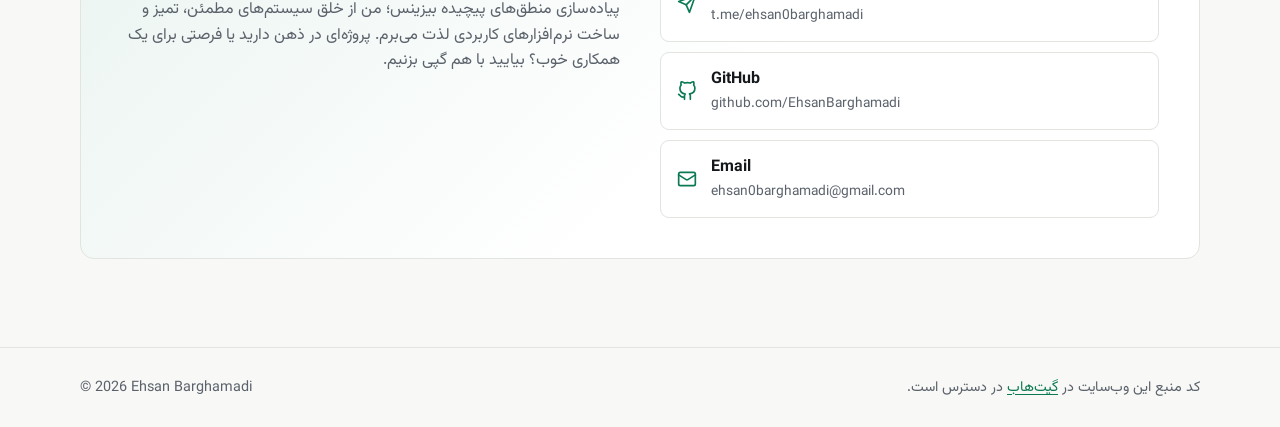
==== commit 92798ae9: "feat: link project pages, RTL styles, language transition, SEO meta" ====
--- a/fa/index.html
+++ b/fa/index.html
@@ -1,829 +1,1041 @@
-<!DOCTYPE html>
+<!doctype html>
 <html lang="fa" dir="rtl">
-
-<head>
-    <meta charset="utf-8">
-    <meta name="viewport" content="width=device-width, initial-scale=1">
+  <head>
+    <meta charset="utf-8" />
+    <meta name="viewport" content="width=device-width, initial-scale=1" />
 
     <title>احسان برغمدی | توسعه‌دهنده بک‌اند (پایتون و جنگو)</title>
-    <meta name="description" content="Ehsan Barghamadi — توسعه‌دهنده Backend با Python/Django، متخصص REST API، PostgreSQL و سیستم‌های backend تراکنشی. پروژه‌ها و رزومه‌ی من را ببینید.">
-    <meta name="author" content="Ehsan Barghamadi">
-    <link rel="canonical" href="https://ehsanbarghamadi.github.io/fa/">
-    <link rel="alternate" hreflang="en" href="https://ehsanbarghamadi.github.io/">
-    <link rel="alternate" hreflang="fa" href="https://ehsanbarghamadi.github.io/fa/">
-    <link rel="alternate" hreflang="x-default" href="https://ehsanbarghamadi.github.io/">
-
-    <meta property="og:type" content="website">
-    <meta property="og:locale" content="fa_IR">
-    <meta property="og:locale:alternate" content="en_US">
-    <meta property="og:url" content="https://ehsanbarghamadi.github.io/fa/">
-    <meta property="og:title" content="احسان برغمدی | توسعه‌دهنده بک‌اند (پایتون و جنگو)">
-    <meta property="og:description" content="توسعه‌دهنده Backend با Python/Django، متخصص REST API، PostgreSQL و سیستم‌های backend تراکنشی.">
-    <meta property="og:image" content="https://ehsanbarghamadi.github.io/static/img/og-image.jpg">
-    <meta property="og:image:width" content="1200">
-    <meta property="og:image:height" content="630">
-
-    <meta name="twitter:card" content="summary_large_image">
-    <meta name="twitter:title" content="احسان برغمدی | توسعه‌دهنده بک‌اند (پایتون و جنگو)">
-    <meta name="twitter:description" content="توسعه‌دهنده Backend با Python/Django، متخصص REST API، PostgreSQL و سیستم‌های backend تراکنشی.">
-    <meta name="twitter:image" content="https://ehsanbarghamadi.github.io/static/img/og-image.jpg">
-
-    <meta name="color-scheme" content="dark light">
-    <link rel="icon" href="/static/img/favicon.png" type="image/png" sizes="48x48">
-    <link rel="apple-touch-icon" href="/static/img/apple-touch-icon.png">
+    <meta
+      name="description"
+      content="Ehsan Barghamadi — توسعه‌دهنده Backend با Python/Django، متخصص REST API، PostgreSQL و سیستم‌های backend تراکنشی. پروژه‌ها و رزومه‌ی من را ببینید."
+    />
+    <meta name="author" content="Ehsan Barghamadi" />
+    <meta name="robots" content="index, follow, max-image-preview:large" />
+    <link rel="canonical" href="https://ehsanbarghamadi.github.io/fa/" />
+    <link
+      rel="alternate"
+      hreflang="en"
+      href="https://ehsanbarghamadi.github.io/"
+    />
+    <link
+      rel="alternate"
+      hreflang="fa"
+      href="https://ehsanbarghamadi.github.io/fa/"
+    />
+    <link
+      rel="alternate"
+      hreflang="x-default"
+      href="https://ehsanbarghamadi.github.io/"
+    />
+
+    <meta property="og:type" content="website" />
+    <meta property="og:locale" content="fa_IR" />
+    <meta property="og:locale:alternate" content="en_US" />
+    <meta property="og:site_name" content="احسان برغمدی" />
+    <meta property="og:url" content="https://ehsanbarghamadi.github.io/fa/" />
+    <meta
+      property="og:title"
+      content="احسان برغمدی | توسعه‌دهنده بک‌اند (پایتون و جنگو)"
+    />
+    <meta
+      property="og:description"
+      content="توسعه‌دهنده Backend با Python/Django، متخصص REST API، PostgreSQL و سیستم‌های backend تراکنشی."
+    />
+    <meta
+      property="og:image"
+      content="https://ehsanbarghamadi.github.io/static/img/og-image.jpg"
+    />
+    <meta property="og:image:width" content="1200" />
+    <meta property="og:image:height" content="630" />
+    <meta property="og:image:type" content="image/jpeg" />
+    <meta property="og:image:alt" content="احسان برغمدی — توسعه‌دهنده بک‌اند پایتون و جنگو" />
+
+    <meta name="twitter:card" content="summary_large_image" />
+    <meta
+      name="twitter:title"
+      content="احسان برغمدی | توسعه‌دهنده بک‌اند (پایتون و جنگو)"
+    />
+    <meta
+      name="twitter:description"
+      content="توسعه‌دهنده Backend با Python/Django، متخصص REST API، PostgreSQL و سیستم‌های backend تراکنشی."
+    />
+    <meta
+      name="twitter:image"
+      content="https://ehsanbarghamadi.github.io/static/img/og-image.jpg"
+    />
+    <meta name="twitter:image:alt" content="احسان برغمدی — توسعه‌دهنده بک‌اند پایتون و جنگو" />
+
+    <meta name="color-scheme" content="dark light" />
+    <meta name="theme-color" content="#f8f8f6" media="(prefers-color-scheme: light)" />
+    <meta name="theme-color" content="#0b0e11" media="(prefers-color-scheme: dark)" />
+    <link rel="icon" href="/favicon.ico" sizes="any" />
+    <link
+      rel="icon"
+      href="/static/img/favicon.png"
+      type="image/png"
+      sizes="48x48"
+    />
+    <link rel="apple-touch-icon" href="/static/img/apple-touch-icon.png" />
 
     <script>
-        (function () {
-            try {
-                var theme = localStorage.getItem("theme");
-                if (theme === "light" || theme === "dark") document.documentElement.dataset.theme = theme;
-            } catch (e) {}
-        })();
+      (function () {
+        try {
+          var theme = localStorage.getItem("theme");
+          if (theme === "light" || theme === "dark")
+            document.documentElement.dataset.theme = theme;
+        } catch (e) {}
+      })();
     </script>
 
-    <link rel="preload" href="/static/fonts/vazirmatn/Vazirmatn-Regular.woff2" as="font" type="font/woff2" crossorigin>
-    <link rel="preload" href="/static/fonts/vazirmatn/Vazirmatn-Medium.woff2" as="font" type="font/woff2" crossorigin>
-    <link rel="preload" href="/static/fonts/vazirmatn/Vazirmatn-Bold.woff2" as="font" type="font/woff2" crossorigin>
-
-    <link rel="stylesheet" href="/static/css/style.css">
+    <link
+      rel="preload"
+      href="/static/fonts/vazirmatn/Vazirmatn-Regular.woff2"
+      as="font"
+      type="font/woff2"
+      crossorigin
+    />
+    <link
+      rel="preload"
+      href="/static/fonts/vazirmatn/Vazirmatn-Medium.woff2"
+      as="font"
+      type="font/woff2"
+      crossorigin
+    />
+    <link
+      rel="preload"
+      href="/static/fonts/vazirmatn/Vazirmatn-Bold.woff2"
+      as="font"
+      type="font/woff2"
+      crossorigin
+    />
+
+    <link rel="stylesheet" href="/static/css/style.css" />
 
     <script type="application/ld+json">
-        {
-            "@context": "https://schema.org",
+      {
+        "@context": "https://schema.org",
+        "@graph": [
+          {
+            "@type": "WebSite",
+            "@id": "https://ehsanbarghamadi.github.io/#website",
+            "url": "https://ehsanbarghamadi.github.io/",
+            "name": "Ehsan Barghamadi",
+            "inLanguage": [
+              "en",
+              "fa"
+            ],
+            "publisher": {
+              "@id": "https://ehsanbarghamadi.github.io/#person"
+            }
+          },
+          {
+            "@type": "ProfilePage",
+            "@id": "https://ehsanbarghamadi.github.io/fa/#webpage",
+            "url": "https://ehsanbarghamadi.github.io/fa/",
+            "name": "احسان برغمدی | توسعه‌دهنده بک‌اند (پایتون و جنگو)",
+            "inLanguage": "fa",
+            "isPartOf": {
+              "@id": "https://ehsanbarghamadi.github.io/#website"
+            },
+            "about": {
+              "@id": "https://ehsanbarghamadi.github.io/#person"
+            },
+            "mainEntity": {
+              "@id": "https://ehsanbarghamadi.github.io/#person"
+            }
+          },
+          {
             "@type": "Person",
+            "@id": "https://ehsanbarghamadi.github.io/#person",
             "name": "Ehsan Barghamadi",
             "alternateName": "احسان برغمدی",
             "jobTitle": "توسعه‌دهنده Backend (Python/Django)",
+            "description": "توسعه‌دهنده Backend با Python/Django، متخصص REST API، PostgreSQL و سیستم‌های backend تراکنشی.",
+            "image": "https://ehsanbarghamadi.github.io/static/img/Ehsan-Barghamadi.jpg",
             "email": "ehsan0barghamadi@gmail.com",
-            "url": "https://ehsanbarghamadi.github.io/fa/",
+            "url": "https://ehsanbarghamadi.github.io/",
             "address": {
-                "@type": "PostalAddress",
-                "addressLocality": "Tehran",
-                "addressCountry": "IR"
+              "@type": "PostalAddress",
+              "addressLocality": "Tehran",
+              "addressCountry": "IR"
             },
+            "knowsAbout": [
+              "Python",
+              "Django",
+              "Django REST Framework",
+              "REST APIs",
+              "PostgreSQL",
+              "Docker",
+              "Pytest"
+            ],
             "sameAs": [
-                "https://www.linkedin.com/in/ehsanbarghamadi",
-                "https://github.com/EhsanBarghamadi",
-                "https://t.me/ehsan0barghamadi"
+              "https://www.linkedin.com/in/ehsanbarghamadi",
+              "https://github.com/EhsanBarghamadi",
+              "https://t.me/ehsan0barghamadi"
             ]
-        }
+          }
+        ]
+      }
     </script>
-
-</head>
-
-
-
-
-<body>
-
-<svg xmlns="http://www.w3.org/2000/svg" style="display:none" aria-hidden="true">
-    <defs>
-        <symbol id="i-linkedin" viewBox="0 0 24 24"><path d="M16 8a6 6 0 0 1 6 6v7h-4v-7a2 2 0 0 0-4 0v7h-4v-7a6 6 0 0 1 6-6z"/><rect x="2" y="9" width="4" height="12" rx="1"/><circle cx="4" cy="4" r="2"/></symbol>
-        <symbol id="i-telegram" viewBox="0 0 24 24"><path d="M22 2 11 13"/><path d="M22 2 15 22l-4-9-9-4 20-7z"/></symbol>
-        <symbol id="i-github" viewBox="0 0 24 24"><path d="M9 19c-5 1.5-5-2.5-7-3m14 6v-3.87a3.37 3.37 0 0 0-.94-2.61c3.14-.35 6.44-1.54 6.44-7A5.44 5.44 0 0 0 20 4.77 5.07 5.07 0 0 0 19.91 1S18.73.65 16 2.48a13.38 13.38 0 0 0-7 0C6.27.65 5.09 1 5.09 1A5.07 5.07 0 0 0 5 4.77a5.44 5.44 0 0 0-1.5 3.78c0 5.42 3.3 6.61 6.44 7A3.37 3.37 0 0 0 9 18.13V22"/></symbol>
-        <symbol id="i-mail" viewBox="0 0 24 24"><rect x="2" y="4" width="20" height="16" rx="2"/><path d="m22 7-8.97 5.7a1.94 1.94 0 0 1-2.06 0L2 7"/></symbol>
-        <symbol id="i-phone" viewBox="0 0 24 24"><path d="M22 16.92v3a2 2 0 0 1-2.18 2 19.79 19.79 0 0 1-8.63-3.07 19.5 19.5 0 0 1-6-6 19.79 19.79 0 0 1-3.07-8.67A2 2 0 0 1 4.11 2h3a2 2 0 0 1 2 1.72 12.84 12.84 0 0 0 .7 2.81 2 2 0 0 1-.45 2.11L8.09 9.91a16 16 0 0 0 6 6l1.27-1.27a2 2 0 0 1 2.11-.45 12.84 12.84 0 0 0 2.81.7A2 2 0 0 1 22 16.92z"/></symbol>
-        <symbol id="i-link" viewBox="0 0 24 24"><path d="M10 13a5 5 0 0 0 7.54.54l3-3a5 5 0 0 0-7.07-7.07l-1.72 1.71"/><path d="M14 11a5 5 0 0 0-7.54-.54l-3 3a5 5 0 0 0 7.07 7.07l1.71-1.71"/></symbol>
-        <symbol id="i-external" viewBox="0 0 24 24"><path d="M18 13v6a2 2 0 0 1-2 2H5a2 2 0 0 1-2-2V8a2 2 0 0 1 2-2h6"/><path d="M15 3h6v6"/><path d="M10 14 21 3"/></symbol>
-        <symbol id="i-arrow-right" viewBox="0 0 24 24"><path d="M5 12h14"/><path d="m12 5 7 7-7 7"/></symbol>
-        <symbol id="i-arrow-left" viewBox="0 0 24 24"><path d="M19 12H5"/><path d="m12 19-7-7 7-7"/></symbol>
-        <symbol id="i-map-pin" viewBox="0 0 24 24"><path d="M21 10c0 7-9 13-9 13s-9-6-9-13a9 9 0 0 1 18 0z"/><circle cx="12" cy="10" r="3"/></symbol>
-        <symbol id="i-sun" viewBox="0 0 24 24"><circle cx="12" cy="12" r="5"/><path d="M12 1v2M12 21v2M4.22 4.22l1.42 1.42M18.36 18.36l1.42 1.42M1 12h2M21 12h2M4.22 19.78l1.42-1.42M18.36 5.64l1.42-1.42"/></symbol>
-        <symbol id="i-moon" viewBox="0 0 24 24"><path d="M21 12.79A9 9 0 1 1 11.21 3 7 7 0 0 0 21 12.79z"/></symbol>
-        <symbol id="i-menu" viewBox="0 0 24 24"><path d="M3 6h18M3 12h18M3 18h18"/></symbol>
-        <symbol id="i-close" viewBox="0 0 24 24"><path d="M18 6 6 18M6 6l12 12"/></symbol>
-        <symbol id="i-code" viewBox="0 0 24 24"><path d="m16 18 6-6-6-6"/><path d="m8 6-6 6 6 6"/></symbol>
-        <symbol id="i-server" viewBox="0 0 24 24"><rect x="2" y="2" width="20" height="8" rx="2"/><rect x="2" y="14" width="20" height="8" rx="2"/><path d="M6 6h.01M6 18h.01"/></symbol>
-        <symbol id="i-layers" viewBox="0 0 24 24"><path d="M12 2 2 7l10 5 10-5-10-5z"/><path d="m2 17 10 5 10-5"/><path d="m2 12 10 5 10-5"/></symbol>
-        <symbol id="i-database" viewBox="0 0 24 24"><ellipse cx="12" cy="5" rx="9" ry="3"/><path d="M21 12c0 1.66-4 3-9 3s-9-1.34-9-3"/><path d="M3 5v14c0 1.66 4 3 9 3s9-1.34 9-3V5"/></symbol>
-        <symbol id="i-activity" viewBox="0 0 24 24"><path d="M22 12h-4l-3 9L9 3l-3 9H2"/></symbol>
-        <symbol id="i-cpu" viewBox="0 0 24 24"><rect x="4" y="4" width="16" height="16" rx="2"/><rect x="9" y="9" width="6" height="6"/><path d="M9 1v3M15 1v3M9 20v3M15 20v3M20 9h3M20 14h3M1 9h3M1 14h3"/></symbol>
-        <symbol id="i-play" viewBox="0 0 24 24"><circle cx="12" cy="12" r="10"/><path d="m10 8 6 4-6 4V8z"/></symbol>
-        <symbol id="i-shield" viewBox="0 0 24 24"><path d="M12 22s8-4 8-10V5l-8-3-8 3v7c0 6 8 10 8 10z"/></symbol>
-        <symbol id="i-globe" viewBox="0 0 24 24"><circle cx="12" cy="12" r="10"/><path d="M2 12h20"/><path d="M12 2a15.3 15.3 0 0 1 4 10 15.3 15.3 0 0 1-4 10 15.3 15.3 0 0 1-4-10 15.3 15.3 0 0 1 4-10z"/></symbol>
-        <symbol id="i-git" viewBox="0 0 24 24"><circle cx="18" cy="18" r="3"/><circle cx="6" cy="6" r="3"/><path d="M13 6h3a2 2 0 0 1 2 2v7"/><path d="M6 9v12"/></symbol>
-        <symbol id="i-terminal" viewBox="0 0 24 24"><path d="m4 17 6-6-6-6"/><path d="M12 19h8"/></symbol>
-        <symbol id="i-box" viewBox="0 0 24 24"><path d="M21 16V8a2 2 0 0 0-1-1.73l-7-4a2 2 0 0 0-2 0l-7 4A2 2 0 0 0 3 8v8a2 2 0 0 0 1 1.73l7 4a2 2 0 0 0 2 0l7-4A2 2 0 0 0 21 16z"/><path d="M3.27 6.96 12 12.01l8.73-5.05"/><path d="M12 22.08V12"/></symbol>
-        <symbol id="i-download" viewBox="0 0 24 24"><path d="M21 15v4a2 2 0 0 1-2 2H5a2 2 0 0 1-2-2v-4"/><path d="m7 10 5 5 5-5"/><path d="M12 15V3"/></symbol>
-        <symbol id="i-check" viewBox="0 0 24 24"><path d="M20 6 9 17l-5-5"/></symbol>
-    </defs>
-</svg>
-
-
-<a class="skip-link" href="#main">پرش به محتوا</a>
-
-
-
-<header class="site-header" id="top">
-    <div class="container site-header__inner">
-        <a class="brand" href="/fa/" aria-label="Ehsan Barghamadi — Home">
-            <span class="brand__mark" aria-hidden="true"><span>EB)</span></span>
-            <span class="brand__name">احسان برغمدی</span>
+  </head>
+
+  <body>
+    <svg
+      xmlns="http://www.w3.org/2000/svg"
+      style="display: none"
+      aria-hidden="true"
+    >
+      <defs>
+        <symbol id="i-linkedin" viewBox="0 0 24 24">
+          <path
+            d="M16 8a6 6 0 0 1 6 6v7h-4v-7a2 2 0 0 0-4 0v7h-4v-7a6 6 0 0 1 6-6z"
+          />
+          <rect x="2" y="9" width="4" height="12" rx="1" />
+          <circle cx="4" cy="4" r="2" />
+        </symbol>
+        <symbol id="i-telegram" viewBox="0 0 24 24">
+          <path d="M22 2 11 13" />
+          <path d="M22 2 15 22l-4-9-9-4 20-7z" />
+        </symbol>
+        <symbol id="i-github" viewBox="0 0 24 24">
+          <path
+            d="M9 19c-5 1.5-5-2.5-7-3m14 6v-3.87a3.37 3.37 0 0 0-.94-2.61c3.14-.35 6.44-1.54 6.44-7A5.44 5.44 0 0 0 20 4.77 5.07 5.07 0 0 0 19.91 1S18.73.65 16 2.48a13.38 13.38 0 0 0-7 0C6.27.65 5.09 1 5.09 1A5.07 5.07 0 0 0 5 4.77a5.44 5.44 0 0 0-1.5 3.78c0 5.42 3.3 6.61 6.44 7A3.37 3.37 0 0 0 9 18.13V22"
+          />
+        </symbol>
+        <symbol id="i-mail" viewBox="0 0 24 24">
+          <rect x="2" y="4" width="20" height="16" rx="2" />
+          <path d="m22 7-8.97 5.7a1.94 1.94 0 0 1-2.06 0L2 7" />
+        </symbol>
+        <symbol id="i-phone" viewBox="0 0 24 24">
+          <path
+            d="M22 16.92v3a2 2 0 0 1-2.18 2 19.79 19.79 0 0 1-8.63-3.07 19.5 19.5 0 0 1-6-6 19.79 19.79 0 0 1-3.07-8.67A2 2 0 0 1 4.11 2h3a2 2 0 0 1 2 1.72 12.84 12.84 0 0 0 .7 2.81 2 2 0 0 1-.45 2.11L8.09 9.91a16 16 0 0 0 6 6l1.27-1.27a2 2 0 0 1 2.11-.45 12.84 12.84 0 0 0 2.81.7A2 2 0 0 1 22 16.92z"
+          />
+        </symbol>
+        <symbol id="i-link" viewBox="0 0 24 24">
+          <path
+            d="M10 13a5 5 0 0 0 7.54.54l3-3a5 5 0 0 0-7.07-7.07l-1.72 1.71"
+          />
+          <path
+            d="M14 11a5 5 0 0 0-7.54-.54l-3 3a5 5 0 0 0 7.07 7.07l1.71-1.71"
+          />
+        </symbol>
+        <symbol id="i-external" viewBox="0 0 24 24">
+          <path d="M18 13v6a2 2 0 0 1-2 2H5a2 2 0 0 1-2-2V8a2 2 0 0 1 2-2h6" />
+          <path d="M15 3h6v6" />
+          <path d="M10 14 21 3" />
+        </symbol>
+        <symbol id="i-arrow-right" viewBox="0 0 24 24">
+          <path d="M5 12h14" />
+          <path d="m12 5 7 7-7 7" />
+        </symbol>
+        <symbol id="i-arrow-left" viewBox="0 0 24 24">
+          <path d="M19 12H5" />
+          <path d="m12 19-7-7 7-7" />
+        </symbol>
+        <symbol id="i-map-pin" viewBox="0 0 24 24">
+          <path d="M21 10c0 7-9 13-9 13s-9-6-9-13a9 9 0 0 1 18 0z" />
+          <circle cx="12" cy="10" r="3" />
+        </symbol>
+        <symbol id="i-sun" viewBox="0 0 24 24">
+          <circle cx="12" cy="12" r="5" />
+          <path
+            d="M12 1v2M12 21v2M4.22 4.22l1.42 1.42M18.36 18.36l1.42 1.42M1 12h2M21 12h2M4.22 19.78l1.42-1.42M18.36 5.64l1.42-1.42"
+          />
+        </symbol>
+        <symbol id="i-moon" viewBox="0 0 24 24">
+          <path d="M21 12.79A9 9 0 1 1 11.21 3 7 7 0 0 0 21 12.79z" />
+        </symbol>
+        <symbol id="i-menu" viewBox="0 0 24 24">
+          <path d="M3 6h18M3 12h18M3 18h18" />
+        </symbol>
+        <symbol id="i-close" viewBox="0 0 24 24">
+          <path d="M18 6 6 18M6 6l12 12" />
+        </symbol>
+        <symbol id="i-code" viewBox="0 0 24 24">
+          <path d="m16 18 6-6-6-6" />
+          <path d="m8 6-6 6 6 6" />
+        </symbol>
+        <symbol id="i-server" viewBox="0 0 24 24">
+          <rect x="2" y="2" width="20" height="8" rx="2" />
+          <rect x="2" y="14" width="20" height="8" rx="2" />
+          <path d="M6 6h.01M6 18h.01" />
+        </symbol>
+        <symbol id="i-layers" viewBox="0 0 24 24">
+          <path d="M12 2 2 7l10 5 10-5-10-5z" />
+          <path d="m2 17 10 5 10-5" />
+          <path d="m2 12 10 5 10-5" />
+        </symbol>
+        <symbol id="i-database" viewBox="0 0 24 24">
+          <ellipse cx="12" cy="5" rx="9" ry="3" />
+          <path d="M21 12c0 1.66-4 3-9 3s-9-1.34-9-3" />
+          <path d="M3 5v14c0 1.66 4 3 9 3s9-1.34 9-3V5" />
+        </symbol>
+        <symbol id="i-activity" viewBox="0 0 24 24">
+          <path d="M22 12h-4l-3 9L9 3l-3 9H2" />
+        </symbol>
+        <symbol id="i-cpu" viewBox="0 0 24 24">
+          <rect x="4" y="4" width="16" height="16" rx="2" />
+          <rect x="9" y="9" width="6" height="6" />
+          <path d="M9 1v3M15 1v3M9 20v3M15 20v3M20 9h3M20 14h3M1 9h3M1 14h3" />
+        </symbol>
+        <symbol id="i-play" viewBox="0 0 24 24">
+          <circle cx="12" cy="12" r="10" />
+          <path d="m10 8 6 4-6 4V8z" />
+        </symbol>
+        <symbol id="i-shield" viewBox="0 0 24 24">
+          <path d="M12 22s8-4 8-10V5l-8-3-8 3v7c0 6 8 10 8 10z" />
+        </symbol>
+        <symbol id="i-globe" viewBox="0 0 24 24">
+          <circle cx="12" cy="12" r="10" />
+          <path d="M2 12h20" />
+          <path
+            d="M12 2a15.3 15.3 0 0 1 4 10 15.3 15.3 0 0 1-4 10 15.3 15.3 0 0 1-4-10 15.3 15.3 0 0 1 4-10z"
+          />
+        </symbol>
+        <symbol id="i-git" viewBox="0 0 24 24">
+          <circle cx="18" cy="18" r="3" />
+          <circle cx="6" cy="6" r="3" />
+          <path d="M13 6h3a2 2 0 0 1 2 2v7" />
+          <path d="M6 9v12" />
+        </symbol>
+        <symbol id="i-terminal" viewBox="0 0 24 24">
+          <path d="m4 17 6-6-6-6" />
+          <path d="M12 19h8" />
+        </symbol>
+        <symbol id="i-box" viewBox="0 0 24 24">
+          <path
+            d="M21 16V8a2 2 0 0 0-1-1.73l-7-4a2 2 0 0 0-2 0l-7 4A2 2 0 0 0 3 8v8a2 2 0 0 0 1 1.73l7 4a2 2 0 0 0 2 0l7-4A2 2 0 0 0 21 16z"
+          />
+          <path d="M3.27 6.96 12 12.01l8.73-5.05" />
+          <path d="M12 22.08V12" />
+        </symbol>
+        <symbol id="i-download" viewBox="0 0 24 24">
+          <path d="M21 15v4a2 2 0 0 1-2 2H5a2 2 0 0 1-2-2v-4" />
+          <path d="m7 10 5 5 5-5" />
+          <path d="M12 15V3" />
+        </symbol>
+        <symbol id="i-check" viewBox="0 0 24 24">
+          <path d="M20 6 9 17l-5-5" />
+        </symbol>
+      </defs>
+    </svg>
+
+    <a class="skip-link" href="#main">پرش به محتوا</a>
+
+    <header class="site-header" id="top">
+      <div class="container site-header__inner">
+        <a class="brand" href="/fa/" aria-label="احسان برغمدی — صفحه‌ی اصلی">
+          <span class="brand__mark" aria-hidden="true"><span>EB)</span></span>
+          <span class="brand__name">احسان برغمدی</span>
         </a>
 
         <nav class="site-nav" id="site-nav" aria-label="منوی اصلی">
-            <a href="#about">درباره من</a>
-            <a href="#projects">پروژه‌ها</a>
-            <a href="#experience">تجربه</a>
-            <a href="#skills">مهارت‌ها</a>
-            <a href="#contact">ارتباط با من</a>
+          <a href="#about">درباره من</a>
+          <a href="#projects">پروژه‌ها</a>
+          <a href="#experience">تجربه</a>
+          <a href="#skills">مهارت‌ها</a>
+          <a href="#contact">ارتباط با من</a>
         </nav>
 
         <div class="site-header__tools">
-            <div class="lang-switch" role="group" aria-label="زبان">
-                <a href="/fa/" hreflang="fa" lang="fa"
-                   aria-current="true">FA</a>
-                <a href="/" hreflang="en" lang="en">EN</a>
-            </div>
-            <button class="icon-button" type="button" data-theme-toggle aria-label="تغییر تم">
-                <svg class="icon icon--sun"><use href="#i-sun"></use></svg>
-                <svg class="icon icon--moon"><use href="#i-moon"></use></svg>
-            </button>
-            <button class="icon-button nav-toggle" type="button" data-nav-toggle aria-controls="site-nav"
-                    aria-expanded="false" aria-label="منو">
-                <svg class="icon icon--menu"><use href="#i-menu"></use></svg>
-                <svg class="icon icon--close"><use href="#i-close"></use></svg>
-            </button>
+          <div class="lang-switch" role="group" aria-label="زبان">
+            <a href="/fa/" hreflang="fa" lang="fa" aria-current="page">FA</a>
+            <a href="/" hreflang="en" lang="en">EN</a>
+          </div>
+          <button
+            class="icon-button"
+            type="button"
+            data-theme-toggle
+            aria-label="تغییر تم"
+          >
+            <svg class="icon icon--sun"><use href="#i-sun"></use></svg>
+            <svg class="icon icon--moon"><use href="#i-moon"></use></svg>
+          </button>
+          <button
+            class="icon-button nav-toggle"
+            type="button"
+            data-nav-toggle
+            aria-controls="site-nav"
+            aria-expanded="false"
+            aria-label="منو"
+          >
+            <svg class="icon icon--menu"><use href="#i-menu"></use></svg>
+            <svg class="icon icon--close"><use href="#i-close"></use></svg>
+          </button>
         </div>
-    </div>
-</header>
-
-<main id="main">
-    
-<section class="hero">
-    <div class="container hero__grid">
-        <div class="hero__text">
-
+      </div>
+    </header>
+
+    <main id="main">
+      <section class="hero">
+        <div class="container hero__grid">
+          <div class="hero__text">
             <p class="hero__status">
+              <svg class="icon">
+                <use href="#i-map-pin"></use>
+              </svg>
+              تهران، ایران
+            </p>
+
+            <ul class="tags tags--hero" aria-label="تخصص‌ها">
+              <li>Python · Django</li>
+              <li>Django REST Framework</li>
+              <li>REST APIs · PostgreSQL</li>
+            </ul>
+
+            <h1 class="hero__name">احسان برغمدی</h1>
+
+            <p class="hero__role">توسعه‌دهنده بک‌اند | پایتون و جنگو</p>
+
+            <p class="hero__summary">
+              من احسان هستم؛ توسعه‌دهنده بک‌اند با تمرکز بر پایتون و جنگو. در
+              زمینه ساخت APIهای RESTful پایدار و مدیریت منطق سمت سرور فعالیت
+              می‌کنم. از حل مسائل و چالش‌های فنی لذت می‌برم. باور دارم
+              برنامه‌نویسی یعنی یادگیری مداوم؛ این روزها دانش بک‌اند خودم را
+              عمیق‌تر می‌کنم، فرانت‌اند را دنبال می‌کنم و در بلندمدت قصد دارم
+              مسیرم را به سمت هوش مصنوعی گسترش دهم.
+            </p>
+
+            <div class="hero__actions">
+              <a class="button" href="#projects">
+                مشاهده‌ی پروژه‌ها
                 <svg class="icon">
-                    <use href="#i-map-pin"></use>
+                  <use href="#i-arrow-left"></use>
                 </svg>
-                تهران، ایران
-            </p>
-
-            <ul class="tags tags--hero" aria-label="تخصص‌ها">
-                <li>Python · Django</li>
-                <li>Django REST Framework</li>
-                <li>REST APIs · PostgreSQL</li>
-            </ul>
-
-            <h1 class="hero__name">احسان برغمدی</h1>
-
-            <p class="hero__role">
-                توسعه‌دهنده بک‌اند | پایتون و جنگو
-            </p>
-            
-            <p class="hero__summary">
-                من احسان هستم؛ توسعه‌دهنده بک‌اند با تمرکز بر پایتون و جنگو. در زمینه ساخت APIهای RESTful پایدار و مدیریت منطق سمت سرور فعالیت می‌کنم. از حل مسائل و چالش‌های فنی لذت می‌برم. باور دارم برنامه‌نویسی یعنی یادگیری مداوم؛ این روزها دانش بک‌اند خودم را عمیق‌تر می‌کنم، فرانت‌اند را دنبال می‌کنم و در بلندمدت قصد دارم مسیرم را به سمت هوش مصنوعی گسترش دهم.
-            </p>
-            
-            <div class="hero__actions">
-
-                <a class="button" href="#projects">
-                    مشاهده‌ی پروژه‌ها
-                    <svg class="icon">
-                        <use href="#i-arrow-left"></use>
-                    </svg>
-                </a>
-                
-                <a class="button button--primary"
+              </a>
+
+              <a
+                class="button button--primary"
                 href="https://www.linkedin.com/in/ehsanbarghamadi/"
                 rel="noopener noreferrer"
-                target="_blank">
+                target="_blank"
+              >
                 <svg class="icon">
-                    <use href="#i-linkedin"></use>
+                  <use href="#i-linkedin"></use>
                 </svg>
                 ارتباط در لینکدین
-                </a>
-
+              </a>
             </div>
+          </div>
+
+          <div class="hero__photo">
+            <img
+              src="/static/img/Ehsan-Barghamadi.jpg"
+              width="800"
+              height="800"
+              fetchpriority="high"
+              decoding="async"
+              alt="احسان برغمدی"
+            />
+          </div>
         </div>
-
-        <div class="hero__photo">
-            <img src="/static/img/Ehsan-Barghamadi.jpg"
-                 width="600"
-                 height="600"
-                 alt="Ehsan Barghamadi">
-        </div>
-    </div>
-</section>
-
-
-<section class="section" id="about">
-    <div class="container">
-
-        <header class="section__head">
+      </section>
+
+      <section class="section" id="about">
+        <div class="container">
+          <header class="section__head">
             <p class="eyebrow">01 · درباره من</p>
             <h2>چطور فکر می‌کنم، یاد می‌گیرم و می‌سازم</h2>
-        </header>
-
-        <div class="about">
-
+          </header>
+
+          <div class="about">
             <div class="about__bio prose">
-
-                <p>
-                    مسیر من در برنامه‌نویسی بک‌اند بیشتر از هر چیز با
-                    کنجکاوی برای فهمیدن سازوکار سیستم‌ها شکل گرفته.
-                    وقتی قابلیتی رو پیاده‌سازی می‌کنم، فقط به کار کردنش
-                    اکتفا نمی‌کنم؛ دوست دارم بدونم چرا یک راهکار انتخاب
-                    شده، داده‌ها چطور جریان پیدا می‌کنن و تصمیم‌های فنی
-                    چه تأثیری روی بخش‌های دیگه برنامه دارن.
-                </p>
-
-                <p>
-                    در مسیر توسعه مستقل، روی دو پروژه Digichera و
-                    Event Planet کار کرده‌ام. این پروژه‌ها فرصت خوبی
-                    بودن تا آموخته‌هام رو در عمل به کار بگیرم، با
-                    چالش‌های مختلف توسعه بک‌اند روبه‌رو بشم و تجربه‌ام
-                    رو در طراحی و پیاده‌سازی سیستم‌های نرم‌افزاری
-                    گسترش بدم.
-                </p>
-
-                <p>
-                    برای من کد خوب فقط کدی نیست که درست اجرا بشه؛
-                    باید خوانا، قابل نگهداری و قابل توسعه هم باشه.
-                    به همین دلیل به ساختار کد، تست‌نویسی و بررسی
-                    سناریوهای مختلف اهمیت می‌دم و سعی می‌کنم در
-                    هر مرحله از توسعه، چیز تازه‌ای یاد بگیرم.
-                </p>
-
+              <p>
+                مسیر من در برنامه‌نویسی بک‌اند بیشتر از هر چیز با کنجکاوی برای
+                فهمیدن سازوکار سیستم‌ها شکل گرفته. وقتی قابلیتی رو پیاده‌سازی
+                می‌کنم، فقط به کار کردنش اکتفا نمی‌کنم؛ دوست دارم بدونم چرا یک
+                راهکار انتخاب شده، داده‌ها چطور جریان پیدا می‌کنن و تصمیم‌های
+                فنی چه تأثیری روی بخش‌های دیگه برنامه دارن.
+              </p>
+
+              <p>
+                در مسیر توسعه مستقل، روی دو پروژه Digichera و Event Planet کار
+                کرده‌ام. این پروژه‌ها فرصت خوبی بودن تا آموخته‌هام رو در عمل به
+                کار بگیرم، با چالش‌های مختلف توسعه بک‌اند روبه‌رو بشم و تجربه‌ام
+                رو در طراحی و پیاده‌سازی سیستم‌های نرم‌افزاری گسترش بدم.
+              </p>
+
+              <p>
+                برای من کد خوب فقط کدی نیست که درست اجرا بشه؛ باید خوانا، قابل
+                نگهداری و قابل توسعه هم باشه. به همین دلیل به ساختار کد،
+                تست‌نویسی و بررسی سناریوهای مختلف اهمیت می‌دم و سعی می‌کنم در هر
+                مرحله از توسعه، چیز تازه‌ای یاد بگیرم.
+              </p>
             </div>
 
             <aside class="card now">
-
-                <h3 class="card__title">
-                    <span class="dot dot--live"
-                          aria-hidden="true"></span>
-                    تمرکز این روزهای من
-                </h3>
-
-                <ul class="checklist">
-
-                    <li>
-                        عمیق‌تر کردن دانش و مهارت‌هایم در Django،
-                        Django REST Framework، طراحی پایگاه داده
-                        و معماری بک‌اند
-                    </li>
-
-                    <li>
-                        بهبود مهارت‌هایم در تست‌نویسی خودکار با
-                        Pytest و Factory Boy، با تمرکز بر اطمینان
-                        از عملکرد صحیح و قابل‌اعتماد برنامه
-                    </li>
-
-                    <li>
-                        گسترش دانشم در حوزه Frontend برای درک بهتر
-                        نحوه تعامل برنامه‌های سمت کاربر با
-                        سرویس‌های بک‌اند
-                    </li>
-
-                </ul>
-
+              <h3 class="card__title">
+                <span class="dot dot--live" aria-hidden="true"></span>
+                تمرکز این روزهای من
+              </h3>
+
+              <ul class="checklist">
+                <li>
+                  عمیق‌تر کردن دانش و مهارت‌هایم در Django، Django REST
+                  Framework، طراحی پایگاه داده و معماری بک‌اند
+                </li>
+
+                <li>
+                  بهبود مهارت‌هایم در تست‌نویسی خودکار با Pytest و Factory Boy،
+                  با تمرکز بر اطمینان از عملکرد صحیح و قابل‌اعتماد برنامه
+                </li>
+
+                <li>
+                  گسترش دانشم در حوزه Frontend برای درک بهتر نحوه تعامل
+                  برنامه‌های سمت کاربر با سرویس‌های بک‌اند
+                </li>
+              </ul>
             </aside>
-
+          </div>
+
+          <div class="grid grid--3 focus">
+            <article class="card area">
+              <div class="area__icon" aria-hidden="true">
+                <svg class="icon"><use href="#i-code"></use></svg>
+              </div>
+              <h3 class="card__title">توسعه‌ی بک‌اند</h3>
+              <p>
+                ساخت RESTful API ها و اپلیکیشن‌های بک‌اند با Python، Django و
+                Django REST Framework.
+              </p>
+              <ul class="bullets">
+                <li>معماری API-first و versioning</li>
+                <li>احراز هویت JWT و مجوزهای مبتنی بر نقش</li>
+                <li>Filtering، searching و مستندسازی API</li>
+              </ul>
+              <ul class="tags tags--small">
+                <li>Python</li>
+                <li>Django</li>
+                <li>DRF</li>
+                <li>JWT</li>
+                <li>OpenAPI</li>
+              </ul>
+            </article>
+
+            <article class="card area">
+              <div class="area__icon" aria-hidden="true">
+                <svg class="icon"><use href="#i-server"></use></svg>
+              </div>
+              <h3 class="card__title">طراحی دیتابیس و تراکنش‌ها</h3>
+              <p>
+                طراحی مدل‌های داده‌ای رابطه‌ای و مدیریت تراکنش‌های قابل‌اعتماد
+                با PostgreSQL و Django ORM.
+              </p>
+              <ul class="bullets">
+                <li>مدیریت تراکنش و کنترل همزمانی</li>
+                <li>
+                  قفل‌گذاری سطح ردیف (row-level locking) با select_for_update
+                </li>
+                <li>مدل‌سازی EAV و اعتبارسنجی state machine</li>
+              </ul>
+              <ul class="tags tags--small">
+                <li>PostgreSQL</li>
+                <li>Django ORM</li>
+                <li>Transactions</li>
+                <li>EAV</li>
+                <li>State Machine</li>
+              </ul>
+            </article>
+
+            <article class="card area">
+              <div class="area__icon" aria-hidden="true">
+                <svg class="icon"><use href="#i-box"></use></svg>
+              </div>
+              <h3 class="card__title">تست‌نویسی و فرآیند توسعه نرم‌افزار</h3>
+              <p>
+                افزایش قابلیت اطمینان بک‌اند از طریق تست خودکار، تولید داده‌ی
+                تست و محیط‌های توسعه‌ی کانتینری.
+              </p>
+              <ul class="bullets">
+                <li>تست خودکار با Pytest</li>
+                <li>تولید داده‌ی تست با Factory Boy</li>
+                <li>توسعه‌ی کانتینری با Docker Compose</li>
+              </ul>
+              <ul class="tags tags--small">
+                <li>Pytest</li>
+                <li>Factory Boy</li>
+                <li>Docker</li>
+                <li>Docker Compose</li>
+                <li>Git</li>
+              </ul>
+            </article>
+          </div>
         </div>
-
-        <div class="grid grid--3 focus">
-
-            <article class="card area">
-                <div class="area__icon" aria-hidden="true">
-                    <svg class="icon"><use href="#i-code"></use></svg>
-                </div>
-                <h3 class="card__title">توسعه‌ی بک‌اند</h3>
-                <p>
-                    ساخت RESTful API ها و اپلیکیشن‌های بک‌اند با Python،
-                    Django و Django REST Framework.
-                </p>
-                <ul class="bullets">
-                    <li>معماری API-first و versioning</li>
-                    <li>احراز هویت JWT و مجوزهای مبتنی بر نقش</li>
-                    <li>Filtering، searching و مستندسازی API</li>
-                </ul>
-                <ul class="tags tags--small">
-                    <li>Python</li>
-                    <li>Django</li>
-                    <li>DRF</li>
-                    <li>JWT</li>
-                    <li>OpenAPI</li>
-                </ul>
-            </article>
-
-            <article class="card area">
-                <div class="area__icon" aria-hidden="true">
-                    <svg class="icon"><use href="#i-server"></use></svg>
-                </div>
-                <h3 class="card__title">طراحی دیتابیس و تراکنش‌ها</h3>
-                <p>
-                    طراحی مدل‌های داده‌ای رابطه‌ای و مدیریت تراکنش‌های
-                     قابل‌اعتماد با PostgreSQL و Django ORM.
-                </p>
-                <ul class="bullets">
-                    <li>مدیریت تراکنش و کنترل همزمانی</li>
-                    <li>قفل‌گذاری سطح ردیف (row-level locking) با select_for_update</li>
-                    <li>مدل‌سازی EAV و اعتبارسنجی state machine</li>
-                </ul>
-                <ul class="tags tags--small">
-                    <li>PostgreSQL</li>
-                    <li>Django ORM</li>
-                    <li>Transactions</li>
-                    <li>EAV</li>
-                    <li>State Machine</li>
-                </ul>
-            </article>
-
-            <article class="card area">
-                <div class="area__icon" aria-hidden="true">
-                    <svg class="icon"><use href="#i-box"></use></svg>
-                </div>
-                <h3 class="card__title">تست‌نویسی و فرآیند توسعه نرم‌افزار</h3>
-                <p>
-                    افزایش قابلیت اطمینان بک‌اند از طریق تست خودکار،
-                    تولید داده‌ی تست و محیط‌های توسعه‌ی کانتینری.
-                </p>
-                <ul class="bullets">
-                    <li>تست خودکار با Pytest</li>
-                    <li>تولید داده‌ی تست با Factory Boy</li>
-                    <li>توسعه‌ی کانتینری با Docker Compose</li>
-                </ul>
-                <ul class="tags tags--small">
-                    <li>Pytest</li>
-                    <li>Factory Boy</li>
-                    <li>Docker</li>
-                    <li>Docker Compose</li>
-                    <li>Git</li>
-                </ul>
-            </article>
-
-        </div>
-    </div>
-
-</section>
-
-<section class="section" id="projects">
-    <div class="container">
-
-        <header class="section__head">
+      </section>
+
+      <section class="section" id="projects">
+        <div class="container">
+          <header class="section__head">
             <p class="eyebrow">02 · پروژه‌ها</p>
             <h2>پروژه‌های منتخب بک‌اند</h2>
             <p class="section__lead">
-                مجموعه‌ای از سیستم‌های بک‌اند که طراحی و توسعه داده‌ام، با تمرکز بر معماری API، طراحی دیتابیس، یکپارچگی تراکنشی و فرآیندهای عملیاتی قابل‌اعتماد
+              مجموعه‌ای از سیستم‌های بک‌اند که طراحی و توسعه داده‌ام، با تمرکز
+              بر معماری API، طراحی دیتابیس، یکپارچگی تراکنشی و فرآیندهای عملیاتی
+              قابل‌اعتماد
             </p>
-        </header>
-
-        <div class="grid grid--2 projects" data-projects>
-
+          </header>
+
+          <div class="grid grid--2 projects" data-projects>
             <!-- Digichera -->
             <article class="card project project--featured">
-
-                <div class="project__top">
-                    <span class="project__category">
-                        فروشگاهی (E-Commerce)
-                    </span>
-                </div>
-
-                <h3 class="project__title">
-                    <a href="https://github.com/EhsanBarghamadi/digichera"
-                       target="_blank"
-                       rel="noopener">
-                        Digichera — پلتفرم فروشگاهی چندفروشنده
-                    </a>
-                </h3>
-
-                <p class="project__summary">
-                  دیجی چرا ؟ از یک ایده بامزه شروع شد: فروشگاهی که عجیب‌ترین و جالب ترین محصولاتی توش قرار بگیره، که تا حالا خرید و فروش شده یا می‌شه. این ایده کم‌کم به یک پلتفرم فروشگاهی چندفروشنده تبدیل شد؛ جایی که فروشندگان، فروشگاه و محصولاتشان را مدیریت می‌کنند و مشتریان می‌توانند با یک سبد خرید واحد از چند فروشنده خرید کنند.
-                </p>
-
-                <ul class="bullets">
-                    <li>
-                        طراحی فرآیند ثبت سفارش چندفروشنده‌ای که سبد خرید
-                        مشتری را به سفارش‌های مجزای هر فروشنده تقسیم
-                        می‌کند
-                    </li>
-                    <li>
-                        پیاده‌سازی فرآیند ثبت سفارش با تضمین یکپارچگی
-                        تراکنشی از طریق atomic transactionها و
-                        row-level locking در PostgreSQL
-                    </li>
-                    <li>
-                        ساخت احراز هویت مبتنی بر شماره تلفن، کنترل دسترسی
-                        مبتنی بر نقش، سبد خرید مهمان و ادغام خودکار سبد
-                        هنگام ورود
-                    </li>
-                </ul>
-
-                <ul class="tags tags--small">
-                    <li>Python</li>
-                    <li>Django</li>
-                    <li>PostgreSQL</li>
-                    <li>SQLite</li>
-                    <li>Pillow</li>
-                    <li>Bootstrap</li>
-                </ul>
-
-                <div class="project__links">
-                    <a href="https://github.com/EhsanBarghamadi/digichera"
-                       target="_blank"
-                       rel="noopener">
-                        GitHub
-                        <svg class="icon" aria-hidden="true">
-                            <use href="#i-external"></use>
-                        </svg>
-                    </a>
-                </div>
-
+              <div class="project__top">
+                <span class="project__category"> فروشگاهی (E-Commerce) </span>
+              </div>
+
+              <h3 class="project__title">
+                <a href="/fa/projects/digichera/">
+                  Digichera — پلتفرم فروشگاهی چندفروشنده
+                </a>
+              </h3>
+
+              <p class="project__summary">
+                دیجی چرا ؟ از یک ایده بامزه شروع شد: فروشگاهی که عجیب‌ترین و
+                جالب ترین محصولاتی توش قرار بگیره، که تا حالا خرید و فروش شده یا
+                می‌شه. این ایده کم‌کم به یک پلتفرم فروشگاهی چندفروشنده تبدیل شد؛
+                جایی که فروشندگان، فروشگاه و محصولاتشان را مدیریت می‌کنند و
+                مشتریان می‌توانند با یک سبد خرید واحد از چند فروشنده خرید کنند.
+              </p>
+
+              <ul class="bullets">
+                <li>
+                  طراحی فرآیند ثبت سفارش چندفروشنده‌ای که سبد خرید مشتری را به
+                  سفارش‌های مجزای هر فروشنده تقسیم می‌کند
+                </li>
+                <li>
+                  پیاده‌سازی فرآیند ثبت سفارش با تضمین یکپارچگی تراکنشی از طریق
+                  atomic transactionها و row-level locking در PostgreSQL
+                </li>
+                <li>
+                  ساخت احراز هویت مبتنی بر شماره تلفن، کنترل دسترسی مبتنی بر
+                  نقش، سبد خرید مهمان و ادغام خودکار سبد هنگام ورود
+                </li>
+              </ul>
+
+              <ul class="tags tags--small">
+                <li>Python</li>
+                <li>Django</li>
+                <li>PostgreSQL</li>
+                <li>SQLite</li>
+                <li>Pillow</li>
+                <li>Bootstrap</li>
+              </ul>
+
+              <div class="project__links">
+                <a href="/fa/projects/digichera/">
+                  جزئیات
+                  <svg class="icon" aria-hidden="true">
+                    <use href="#i-arrow-right"></use>
+                  </svg>
+                </a>
+
+                <a
+                  href="https://github.com/EhsanBarghamadi/digichera"
+                  target="_blank"
+                  rel="noopener"
+                >
+                  گیت‌هاب
+                  <svg class="icon" aria-hidden="true">
+                    <use href="#i-external"></use>
+                  </svg>
+                </a>
+              </div>
             </article>
 
             <!-- Event Planet -->
             <article class="card project project--featured">
-
-                <div class="project__top">
-                    <span class="project__category">
-                        Backend API
-                    </span>
-                </div>
-
-                <h3 class="project__title">
-                    <a href="https://github.com/EhsanBarghamadi/event-planet"
-                       target="_blank"
-                       rel="noopener">
-                        Event Planet — API مدیریت رویداد
-                    </a>
-                </h3>
-
-                <p class="project__summary">
-                   یک پلتفرم مدیریت رویداد API-first ساخته‌شده با Django REST Framework، با فرآیندهای مبتنی بر نقش، ویژگی‌های پویا و چرخه حیات ساختاریافته رویداد.
-                </p>
-
-                <ul class="bullets">
-                    <li>
-                        طراحی چرخه‌ی حیات رویداد بر پایه‌ی state machine
-                        با انتقال‌های وضعیت اعتبارسنجی‌شده
-                    </li>
-                    <li>
-                        پیاده‌سازی مدل داده‌ی EAV انعطاف‌پذیر با
-                        attributeهای پویای type-safe
-                    </li>
-                    <li>
-                        ساخت احراز هویت JWT، مجوزهای مبتنی بر نقش،
-                        API versioning، filtering و search
-                    </li>
-                    <li>
-                        ارائه‌ی مستندات تعاملی API با OpenAPI،
-                        Swagger و Redoc
-                    </li>
-                </ul>
-
-                <ul class="tags tags--small">
-                    <li>Python</li>
-                    <li>Django</li>
-                    <li>DRF</li>
-                    <li>PostgreSQL</li>
-                    <li>JWT</li>
-                    <li>Docker</li>
-                    <li>OpenAPI</li>
-                </ul>
-                <div class="project__links">
-                    <a href="https://github.com/EhsanBarghamadi/event-planet"
-                    target="_blank"
-                    rel="noopener">
-                        GitHub
-                        <svg class="icon" aria-hidden="true">
-                            <use href="#i-external"></use>
-                        </svg>
-                    </a>
-
-                    <a href="https://documenter.getpostman.com/view/56734062/2sBY4Qsf5R"
-                    target="_blank"
-                    rel="noopener">
-                        مستندات API
-                        <svg class="icon" aria-hidden="true">
-                            <use href="#i-external"></use>
-                        </svg>
-                    </a>
-                </div>
+              <div class="project__top">
+                <span class="project__category"> Backend API </span>
+              </div>
+
+              <h3 class="project__title">
+                <a href="/fa/projects/event-planet/">
+                  Event Planet — API مدیریت رویداد
+                </a>
+              </h3>
+
+              <p class="project__summary">
+                یک پلتفرم مدیریت رویداد API-first ساخته‌شده با Django REST
+                Framework، با فرآیندهای مبتنی بر نقش، ویژگی‌های پویا و چرخه حیات
+                ساختاریافته رویداد.
+              </p>
+
+              <ul class="bullets">
+                <li>
+                  طراحی چرخه‌ی حیات رویداد بر پایه‌ی state machine با انتقال‌های
+                  وضعیت اعتبارسنجی‌شده
+                </li>
+                <li>
+                  پیاده‌سازی مدل داده‌ی EAV انعطاف‌پذیر با attributeهای پویای
+                  type-safe
+                </li>
+                <li>
+                  ساخت احراز هویت JWT، مجوزهای مبتنی بر نقش، API versioning،
+                  filtering و search
+                </li>
+                <li>ارائه‌ی مستندات تعاملی API با OpenAPI، Swagger و Redoc</li>
+              </ul>
+
+              <ul class="tags tags--small">
+                <li>Python</li>
+                <li>Django</li>
+                <li>DRF</li>
+                <li>PostgreSQL</li>
+                <li>JWT</li>
+                <li>Docker</li>
+                <li>OpenAPI</li>
+              </ul>
+              <div class="project__links">
+                <a href="/fa/projects/event-planet/">
+                  جزئیات
+                  <svg class="icon" aria-hidden="true">
+                    <use href="#i-arrow-right"></use>
+                  </svg>
+                </a>
+
+                <a
+                  href="https://github.com/EhsanBarghamadi/event-planet"
+                  target="_blank"
+                  rel="noopener"
+                >
+                  گیت‌هاب
+                  <svg class="icon" aria-hidden="true">
+                    <use href="#i-external"></use>
+                  </svg>
+                </a>
+
+                <a
+                  href="https://documenter.getpostman.com/view/56734062/2sBY4Qsf5R"
+                  target="_blank"
+                  rel="noopener"
+                >
+                  مستندات API
+                  <svg class="icon" aria-hidden="true">
+                    <use href="#i-external"></use>
+                  </svg>
+                </a>
+              </div>
             </article>
-
+          </div>
         </div>
-    </div>
-</section>
-
-
-
-
-
-<section class="section section--band" id="experience">
-    <div class="container">
-
-        <header class="section__head">
+      </section>
+
+      <section class="section section--band" id="experience">
+        <div class="container">
+          <header class="section__head">
             <p class="eyebrow">03 · تجربه</p>
             <h2>تجربه و تحصیلات</h2>
-        </header>
-
-        <div class="resume">
-
+          </header>
+
+          <div class="resume">
             <ol class="timeline">
-
-                <li class="timeline__item">
-
-                    <p class="timeline__period">
-                        ژوئیه 2025 — اکنون
-                    </p>
-
-                    <h3 class="timeline__title">
-                        توسعه‌دهنده مستقل بک‌اند
-                    </h3>
-
-                    <p class="timeline__meta">
-                        پروژه‌های شخصی
-                    </p>
-
-                    <p>
-                       توسعه اپلیکیشن‌های بک‌اند با Python، Django و Django REST Framework، با تمرکز بر طراحی API، یکپارچگی پایگاه داده، احراز هویت و پیاده‌سازی فرآیندهای قابل‌اعتماد.
-                    </p>
-
-                    <ul class="bullets">
-                        <li>
-                           طراحی و پیاده‌سازی فرآیندهای ثبت سفارش با حفظ یکپارچگی تراکنشی و کنترل همزمانی، با استفاده از Django Transactions و قفل‌گذاری سطح سطر (Row-level Locking) در PostgreSQL.
-                        </li>
-                        <li>
-                            توسعه‌ی REST APIها با احراز هویت JWT،
-                            مجوزهای مبتنی بر نقش، filtering و
-                            API versioning
-                        </li>
-                        <li>
-                            پیاده‌سازی مدل‌سازی EAV و اعتبارسنجی مبتنی بر
-                            state machine
-                        </li>
-                        <li>
-                            به‌کارگیری روش‌های تست خودکار با Pytest و
-                            Factory Boy
-                        </li>
-                    </ul>
-
-                </li>
-
+              <li class="timeline__item">
+                <p class="timeline__period">ژوئیه 2025 — اکنون</p>
+
+                <h3 class="timeline__title">توسعه‌دهنده مستقل بک‌اند</h3>
+
+                <p class="timeline__meta">پروژه‌های شخصی</p>
+
+                <p>
+                  توسعه اپلیکیشن‌های بک‌اند با Python، Django و Django REST
+                  Framework، با تمرکز بر طراحی API، یکپارچگی پایگاه داده، احراز
+                  هویت و پیاده‌سازی فرآیندهای قابل‌اعتماد.
+                </p>
+
+                <ul class="bullets">
+                  <li>
+                    طراحی و پیاده‌سازی فرآیندهای ثبت سفارش با حفظ یکپارچگی
+                    تراکنشی و کنترل همزمانی، با استفاده از Django Transactions و
+                    قفل‌گذاری سطح سطر (Row-level Locking) در PostgreSQL.
+                  </li>
+                  <li>
+                    توسعه‌ی REST APIها با احراز هویت JWT، مجوزهای مبتنی بر نقش،
+                    filtering و API versioning
+                  </li>
+                  <li>
+                    پیاده‌سازی مدل‌سازی EAV و اعتبارسنجی مبتنی بر state machine
+                  </li>
+                  <li>به‌کارگیری روش‌های تست خودکار با Pytest و Factory Boy</li>
+                </ul>
+              </li>
             </ol>
 
             <div class="resume__side">
-
-                <div class="card">
-
-                    <h3 class="card__title">تحصیلات</h3>
-
-                    <div class="entry">
-                        <p class="entry__period">
-                            2025 — اکنون
-                        </p>
-                        <p class="entry__title">
-                            دانشگاه پیام نور
-                        </p>
-                        <p class="entry__meta">
-                            کارشناسی مهندسی کامپیوتر
-                        </p>
-                        <p class="entry__meta">
-                            تهران، ایران
-                        </p>
-                    </div>
-
+              <div class="card">
+                <h3 class="card__title">تحصیلات</h3>
+
+                <div class="entry">
+                  <p class="entry__period">2025 — اکنون</p>
+                  <p class="entry__title">دانشگاه پیام نور</p>
+                  <p class="entry__meta">کارشناسی مهندسی کامپیوتر</p>
+                  <p class="entry__meta">تهران، ایران</p>
                 </div>
-
-                <div class="card">
-
-                    <h3 class="card__title">
-                        آموزش و گواهینامه
-                    </h3>
-
-                    <div class="entry">
-                        <p class="entry__period">
-                            نوامبر 2025 — ژوئن 2026
-                        </p>
-                        <p class="entry__title">
-                            آکادمی دانشکار
-                        </p>
-                        <p class="entry__meta">
-                            بوت‌کمپ توسعه‌ی بک‌اند با جنگو
-                        </p>
-                        <p class="entry__meta">
-                            آنلاین
-                        </p>
-                        <p class="entry__link">
-                            <a href="/static/docs/daneshkar-certificate.pdf"
-                               target="_blank"
-                               rel="noopener"
-                               type="application/pdf">
-                                مشاهده‌ی گواهینامه (PDF)
-                                <svg class="icon" aria-hidden="true"><use href="#i-external"></use></svg>
-                            </a>
-                        </p>
-                    </div>
-
+              </div>
+
+              <div class="card">
+                <h3 class="card__title">آموزش و گواهینامه</h3>
+
+                <div class="entry">
+                  <p class="entry__period">نوامبر 2025 — ژوئن 2026</p>
+                  <p class="entry__title">آکادمی دانشکار</p>
+                  <p class="entry__meta">بوت‌کمپ توسعه‌ی بک‌اند با جنگو</p>
+                  <p class="entry__meta">آنلاین</p>
+                  <p class="entry__link">
+                    <a
+                      href="/static/docs/daneshkar-certificate.pdf"
+                      target="_blank"
+                      rel="noopener"
+                      type="application/pdf"
+                    >
+                      مشاهده‌ی گواهینامه (PDF)
+                      <svg class="icon" aria-hidden="true">
+                        <use href="#i-external"></use>
+                      </svg>
+                    </a>
+                  </p>
                 </div>
-
+              </div>
             </div>
-
+          </div>
         </div>
-    </div>
-</section>
-
-
-<section class="section" id="skills">
-    <div class="container">
-
-        <header class="section__head">
+      </section>
+
+      <section class="section" id="skills">
+        <div class="container">
+          <header class="section__head">
             <p class="eyebrow">04 · مهارت‌ها</p>
             <h2>مهارت‌ها و مسیر یادگیری من</h2>
             <p class="section__lead">
-                فناوری‌ها و ابزارهایی که با آن‌ها تجربه کار دارم.
-                موارد سبزرنگ، ابزارهای اصلی و پرتکرار من در توسعه و پروژه‌هایم هستند.
+              فناوری‌ها و ابزارهایی که با آن‌ها تجربه کار دارم. موارد سبزرنگ،
+              ابزارهای اصلی و پرتکرار من در توسعه و پروژه‌هایم هستند.
             </p>
-        </header>
-
-        <!-- Hands-on Experience -->
-        <h3 class="card__title subhead">مهارت‌های من</h3>
-
-        <div class="grid grid--2">
-
+          </header>
+
+          <!-- Hands-on Experience -->
+          <h3 class="card__title subhead">مهارت‌های من</h3>
+
+          <div class="grid grid--2">
             <div class="card">
-                <h3 class="card__title">بک‌اند و APIها</h3>
-                <ul class="tags">
-                    <li class="is-key">Python</li>
-                    <li class="is-key">Django</li>
-                    <li class="is-key">Django REST Framework</li>
-                    <li>JWT</li>
-                    <li>OpenAPI / Swagger</li>
-                    <li class="is-key">Postman</li>
-                    <li>Pillow</li>
-                </ul>
+              <h3 class="card__title">بک‌اند و APIها</h3>
+              <ul class="tags">
+                <li class="is-key">Python</li>
+                <li class="is-key">Django</li>
+                <li class="is-key">Django REST Framework</li>
+                <li>JWT</li>
+                <li>OpenAPI / Swagger</li>
+                <li class="is-key">Postman</li>
+                <li>Pillow</li>
+              </ul>
             </div>
 
             <div class="card">
-                <h3 class="card__title">دیتابیس و مدل‌سازی داده</h3>
-                <ul class="tags">
-                    <li class="is-key">PostgreSQL</li>
-                    <li>SQLite</li>
-                    <li>SQL Server</li>
-                    <li>Django ORM</li>
-                    <li>EAV</li>
-                    <li>Transactions</li>
-                </ul>
+              <h3 class="card__title">دیتابیس و مدل‌سازی داده</h3>
+              <ul class="tags">
+                <li class="is-key">PostgreSQL</li>
+                <li>SQLite</li>
+                <li>SQL Server</li>
+                <li>Django ORM</li>
+                <li>EAV</li>
+                <li>Transactions</li>
+              </ul>
             </div>
 
             <div class="card">
-                <h3 class="card__title">ابزارهای تست و توسعه</h3>
-                <ul class="tags">
-                    <li class="is-key">Pytest</li>
-                    <li>Factory Boy</li>
-                    <li class="is-key">Docker</li>
-                    <li>Docker Compose</li>
-                    <li>Git</li>
-                    <li>Linux</li>
-                </ul>
+              <h3 class="card__title">ابزارهای تست و توسعه</h3>
+              <ul class="tags">
+                <li class="is-key">Pytest</li>
+                <li>Factory Boy</li>
+                <li class="is-key">Docker</li>
+                <li>Docker Compose</li>
+                <li>Git</li>
+                <li>Linux</li>
+              </ul>
             </div>
             <div class="card">
-                <h3 class="card__title">مبانی فرانت‌اند</h3>
-                <ul class="tags">
-                    <li class="is-key">HTML5</li>
-                    <li>CSS3</li>
-                    <li>JavaScript</li>
-                    <li>Bootstrap</li>
-                </ul>
+              <h3 class="card__title">مبانی فرانت‌اند</h3>
+              <ul class="tags">
+                <li class="is-key">HTML5</li>
+                <li>CSS3</li>
+                <li>JavaScript</li>
+                <li>Bootstrap</li>
+              </ul>
             </div>
-
-        </div>
-
-        <!-- Learning Roadmap -->
-        <h3 class="card__title subhead">
-            نقشه‌ی راه یادگیری
-        </h3>
-
-
-        <div class="grid grid--3">
-
+          </div>
+
+          <!-- Learning Roadmap -->
+          <h3 class="card__title subhead">نقشه‌ی راه یادگیری</h3>
+
+          <div class="grid grid--3">
             <!-- Backend Development -->
             <div class="card">
-                <h3 class="card__title">
-                    توسعه‌ی بک‌اند
-                </h3>
-
-                <p>
-                    گسترش تخصص بک‌اند فراتر از Django با کاوش
-                    اکوسیستم Node.js و معماری‌های جایگزین API.
-                </p>
-
-                <ul class="tags">
-                    <li>Node.js</li>
-                    <li>Express.js</li>
-                    <li>GraphQL</li>
-                    <li>WebSockets</li>
-                </ul>
+              <h3 class="card__title">توسعه‌ی بک‌اند</h3>
+
+              <p>
+                گسترش تخصص بک‌اند فراتر از Django با کاوش اکوسیستم Node.js و
+                معماری‌های جایگزین API.
+              </p>
+
+              <ul class="tags">
+                <li>Node.js</li>
+                <li>Express.js</li>
+                <li>GraphQL</li>
+                <li>WebSockets</li>
+              </ul>
             </div>
 
             <!-- Frontend Development -->
             <div class="card">
-                <h3 class="card__title">
-                    توسعه‌ی فرانت‌اند
-                </h3>
-
-                <p>
-                    حرکت از مبانی فرانت‌اند به سمت فریم‌ورک‌های مدرن
-                    فرانت و ساخت رابط‌های کاربری تعاملی.
-                </p>
-
-                <ul class="tags">
-                    <li>React</li>
-                    <li>Tailwind CSS</li>
-                </ul>
+              <h3 class="card__title">توسعه‌ی فرانت‌اند</h3>
+
+              <p>
+                حرکت از مبانی فرانت‌اند به سمت فریم‌ورک‌های مدرن فرانت و ساخت
+                رابط‌های کاربری تعاملی.
+              </p>
+
+              <ul class="tags">
+                <li>React</li>
+                <li>Tailwind CSS</li>
+              </ul>
             </div>
 
             <!-- AI & Machine Learning -->
             <div class="card">
-                <h3 class="card__title">
-                    هوش مصنوعی و یادگیری ماشین
-                </h3>
-
-                <p>
-                    مسیر یادگیری بلندمدت من بر درک سیستم‌های هوشمند،
-                    مدل‌های یادگیری ماشین و فناوری‌های مدرن هوش
-                    مصنوعی متمرکز است.
-                </p>
-
-                <ul class="tags">
-                    <li>Machine Learning</li>
-                    <li>Deep Learning</li>
-                    <li>Large Language Models (LLMs)</li>
-                    <li>AI Engineering</li>
-                </ul>
+              <h3 class="card__title">هوش مصنوعی و یادگیری ماشین</h3>
+
+              <p>
+                مسیر یادگیری بلندمدت من بر درک سیستم‌های هوشمند، مدل‌های یادگیری
+                ماشین و فناوری‌های مدرن هوش مصنوعی متمرکز است.
+              </p>
+
+              <ul class="tags">
+                <li>Machine Learning</li>
+                <li>Deep Learning</li>
+                <li>Large Language Models (LLMs)</li>
+                <li>AI Engineering</li>
+              </ul>
             </div>
-
+          </div>
         </div>
-
-
-    </div>
-</section>
-
-
-    <section class="section" id="contact">
+      </section>
+
+      <section class="section" id="contact">
         <div class="container">
-            <div class="contact card">
-                    <div class="contact__text">
-                        <p class="eyebrow">05 · ارتباط با من</p>
-                        <h2>بیایید با هم صحبت کنیم</h2>
-                        <p>از توسعه بک‌اند و طراحی APIهای RESTful گرفته تا معماری دیتابیس و پیاده‌سازی منطق‌های پیچیده بیزینس؛ من از خلق سیستم‌های مطمئن، تمیز و ساخت نرم‌افزارهای کاربردی لذت می‌برم. پروژه‌ای در ذهن دارید یا فرصتی برای یک همکاری خوب؟ بیایید با هم گپی بزنیم.</p>
-                    </div>
-                <ul class="contact__list">
-                    
-                        <li><a class="contact__item" href="https://www.linkedin.com/in/ehsanbarghamadi/" rel="noopener" target="_blank">
-                            <svg class="icon"><use href="#i-linkedin"></use></svg>
-                            <span><strong>LinkedIn</strong><small dir="ltr">in/ehsanbarghamadi</small></span>
-                        </a></li>
-
-                        <li><a class="contact__item" href="https://t.me/ehsan0barghamadi" rel="noopener" target="_blank">
-                            <svg class="icon"><use href="#i-telegram"></use></svg>
-                            <span><strong>Telegram</strong><small dir="ltr">t.me/ehsan0barghamadi</small></span>
-                        </a></li>
-                    
-                        <li><a class="contact__item" href="https://github.com/EhsanBarghamadi" rel="noopener" target="_blank">
-                            <svg class="icon"><use href="#i-github"></use></svg>
-                            <span><strong>GitHub</strong><small dir="ltr">github.com/EhsanBarghamadi</small></span>
-                        </a></li>
-                    
-                    
-                        <li><a class="contact__item" href="https://mail.google.com/mail/?view=cm&fs=1&to=ehsan0barghamadi@gmail.com" rel="noopener" target="_blank">
-                            <svg class="icon"><use href="#i-mail"></use></svg>
-                            <span><strong>Email</strong><small dir="ltr">ehsan0barghamadi@gmail.com</small></span>
-                        </a></li>
-                                      
-                </ul>
+          <div class="contact card">
+            <div class="contact__text">
+              <p class="eyebrow">05 · ارتباط با من</p>
+              <h2>بیایید با هم صحبت کنیم</h2>
+              <p>
+                از توسعه بک‌اند و طراحی APIهای RESTful گرفته تا معماری دیتابیس و
+                پیاده‌سازی منطق‌های پیچیده بیزینس؛ من از خلق سیستم‌های مطمئن،
+                تمیز و ساخت نرم‌افزارهای کاربردی لذت می‌برم. پروژه‌ای در ذهن
+                دارید یا فرصتی برای یک همکاری خوب؟ بیایید با هم گپی بزنیم.
+              </p>
             </div>
+            <ul class="contact__list">
+              <li>
+                <a
+                  class="contact__item"
+                  href="https://www.linkedin.com/in/ehsanbarghamadi/"
+                  rel="noopener"
+                  target="_blank"
+                >
+                  <svg class="icon"><use href="#i-linkedin"></use></svg>
+                  <span
+                    ><strong>LinkedIn</strong
+                    ><small dir="ltr">in/ehsanbarghamadi</small></span
+                  >
+                </a>
+              </li>
+
+              <li>
+                <a
+                  class="contact__item"
+                  href="https://t.me/ehsan0barghamadi"
+                  rel="noopener"
+                  target="_blank"
+                >
+                  <svg class="icon"><use href="#i-telegram"></use></svg>
+                  <span
+                    ><strong>Telegram</strong
+                    ><small dir="ltr">t.me/ehsan0barghamadi</small></span
+                  >
+                </a>
+              </li>
+
+              <li>
+                <a
+                  class="contact__item"
+                  href="https://github.com/EhsanBarghamadi"
+                  rel="noopener"
+                  target="_blank"
+                >
+                  <svg class="icon"><use href="#i-github"></use></svg>
+                  <span
+                    ><strong>GitHub</strong
+                    ><small dir="ltr">github.com/EhsanBarghamadi</small></span
+                  >
+                </a>
+              </li>
+
+              <li>
+                <a
+                  class="contact__item"
+                  href="mailto:ehsan0barghamadi@gmail.com"
+                >
+                  <svg class="icon"><use href="#i-mail"></use></svg>
+                  <span
+                    ><strong>Email</strong
+                    ><small dir="ltr">ehsan0barghamadi@gmail.com</small></span
+                  >
+                </a>
+              </li>
+            </ul>
+          </div>
         </div>
-    </section>
-
-
-</main>
-
-
-<footer class="site-footer">
-    <div class="container site-footer__inner">
+      </section>
+    </main>
+
+    <footer class="site-footer">
+      <div class="container site-footer__inner">
         <p>&copy; 2026 Ehsan Barghamadi</p>
         <p class="site-footer__note">
-            کد منبع این وب‌سایت در
-            <a href="https://github.com/EhsanBarghamadi/ehsanbarghamadi.github.io" rel="noopener" target="_blank">گیت‌هاب</a>
-            در دسترس است.
+          کد منبع این وب‌سایت در
+          <a
+            href="https://github.com/EhsanBarghamadi/ehsanbarghamadi.github.io"
+            rel="noopener"
+            target="_blank"
+            >گیت‌هاب</a
+          >
+          در دسترس است.
         </p>
-    </div>
-</footer>
-
-
-<button class="to-top" type="button" data-to-top aria-label="بازگشت به بالای صفحه" title="بازگشت به بالای صفحه">
-    <svg class="to-top__ring" viewBox="0 0 48 48" aria-hidden="true" focusable="false">
+      </div>
+    </footer>
+
+    <button
+      class="to-top"
+      type="button"
+      data-to-top
+      aria-label="بازگشت به بالای صفحه"
+      title="بازگشت به بالای صفحه"
+    >
+      <svg
+        class="to-top__ring"
+        viewBox="0 0 48 48"
+        aria-hidden="true"
+        focusable="false"
+      >
         <circle class="to-top__track" cx="24" cy="24" r="22"></circle>
         <circle class="to-top__progress" cx="24" cy="24" r="22"></circle>
-    </svg>
-    <svg class="icon to-top__arrow" viewBox="0 0 24 24" aria-hidden="true" focusable="false"><path d="M12 19V5M5 12l7-7 7 7"/></svg>
-</button>
-
-<script src="/static/js/script.js" defer></script>
-
-</body>
-
-</html>+      </svg>
+      <svg
+        class="icon to-top__arrow"
+        viewBox="0 0 24 24"
+        aria-hidden="true"
+        focusable="false"
+      >
+        <path d="M12 19V5M5 12l7-7 7 7" />
+      </svg>
+    </button>
+
+    <script src="/static/js/script.js" defer></script>
+  </body>
+</html>
--- a/static/css/style.css
+++ b/static/css/style.css
@@ -1,80 +1,63 @@
 @font-face {
-    font-family: "Vazirmatn";
-    src: url("../fonts/vazirmatn/Vazirmatn-Regular.woff2") format("woff2");
-    font-weight: 400;
-    font-style: normal;
-    font-display: swap;
+  font-family: "Vazirmatn";
+  src: url("../fonts/vazirmatn/Vazirmatn-Regular.woff2") format("woff2");
+  font-weight: 400;
+  font-style: normal;
+  font-display: swap;
 }
 
 @font-face {
-    font-family: "Vazirmatn";
-    src: url("../fonts/vazirmatn/Vazirmatn-Medium.woff2") format("woff2");
-    font-weight: 500;
-    font-style: normal;
-    font-display: swap;
+  font-family: "Vazirmatn";
+  src: url("../fonts/vazirmatn/Vazirmatn-Medium.woff2") format("woff2");
+  font-weight: 500;
+  font-style: normal;
+  font-display: swap;
 }
 
 @font-face {
-    font-family: "Vazirmatn";
-    src: url("../fonts/vazirmatn/Vazirmatn-Bold.woff2") format("woff2");
-    font-weight: 700;
-    font-style: normal;
-    font-display: swap;
+  font-family: "Vazirmatn";
+  src: url("../fonts/vazirmatn/Vazirmatn-Bold.woff2") format("woff2");
+  font-weight: 700;
+  font-style: normal;
+  font-display: swap;
 }
 
 :root {
-    --bg: #f8f8f6;
-    --surface: #ffffff;
-    --surface-2: #f1f2ef;
-    --border: #e2e4df;
-    --text: #15181b;
-    --muted: #5b626b;
-    --accent: #0b7a53;
-    --accent-strong: #096b49;
-    --accent-soft: rgba(12, 127, 87, 0.09);
-    --on-accent: #ffffff;
-    --shadow: 0 1px 2px rgba(16, 24, 32, 0.04), 0 8px 24px rgba(16, 24, 32, 0.05);
-
-    --live: #0c7f57;
-    --internal: #2563eb;
-    --development: #b45309;
-    --open-source: #7c3aed;
-    --archived: #6b7280;
-
-    --font-sans: "Inter", ui-sans-serif, system-ui, -apple-system, "Segoe UI", Roboto, "Helvetica Neue", Arial, sans-serif;
-    --font-mono: ui-monospace, "JetBrains Mono", "SF Mono", "Cascadia Code", Menlo, Consolas, monospace;
-
-    --radius: 14px;
-    --radius-sm: 9px;
-    --container: 1160px;
-    --gutter: 20px;
-    --header-h: 64px;
-    color-scheme: light;
+  --bg: #f8f8f6;
+  --surface: #ffffff;
+  --surface-2: #f1f2ef;
+  --border: #e2e4df;
+  --text: #15181b;
+  --muted: #5b626b;
+  --accent: #0b7a53;
+  --accent-strong: #096b49;
+  --accent-soft: rgba(12, 127, 87, 0.09);
+  --on-accent: #ffffff;
+  --shadow: 0 1px 2px rgba(16, 24, 32, 0.04), 0 8px 24px rgba(16, 24, 32, 0.05);
+
+  --live: #0c7f57;
+  --internal: #2563eb;
+  --development: #b45309;
+  --open-source: #7c3aed;
+  --archived: #6b7280;
+
+  --font-sans:
+    "Inter", ui-sans-serif, system-ui, -apple-system, "Segoe UI", Roboto,
+    "Helvetica Neue", Arial, sans-serif;
+  --font-mono:
+    ui-monospace, "JetBrains Mono", "SF Mono", "Cascadia Code", Menlo, Consolas,
+    monospace;
+
+  --radius: 14px;
+  --radius-sm: 9px;
+  --container: 1160px;
+  --gutter: 20px;
+  --header-h: 64px;
+  color-scheme: light;
 }
 
 @media (prefers-color-scheme: dark) {
-    :root:not([data-theme="light"]) {
-        --bg: #0b0e11;
-        --surface: #12161b;
-        --surface-2: #181d23;
-        --border: #242a31;
-        --text: #e8ebee;
-        --muted: #98a1ab;
-        --accent: #3ad99a;
-        --accent-strong: #5ee6ae;
-        --accent-soft: rgba(58, 217, 154, 0.11);
-        --on-accent: #052a1a;
-        --shadow: 0 1px 2px rgba(0, 0, 0, 0.3), 0 10px 30px rgba(0, 0, 0, 0.25);
-        --live: #3ad99a;
-        --internal: #60a5fa;
-        --development: #fbbf24;
-        --open-source: #b197fc;
-        --archived: #8b939c;
-        color-scheme: dark;
-    }
-}
-
-:root[data-theme="dark"] {
+  :root:not([data-theme="light"]) {
     --bg: #0b0e11;
     --surface: #12161b;
     --surface-2: #181d23;
@@ -92,6 +75,27 @@
     --open-source: #b197fc;
     --archived: #8b939c;
     color-scheme: dark;
+  }
+}
+
+:root[data-theme="dark"] {
+  --bg: #0b0e11;
+  --surface: #12161b;
+  --surface-2: #181d23;
+  --border: #242a31;
+  --text: #e8ebee;
+  --muted: #98a1ab;
+  --accent: #3ad99a;
+  --accent-strong: #5ee6ae;
+  --accent-soft: rgba(58, 217, 154, 0.11);
+  --on-accent: #052a1a;
+  --shadow: 0 1px 2px rgba(0, 0, 0, 0.3), 0 10px 30px rgba(0, 0, 0, 0.25);
+  --live: #3ad99a;
+  --internal: #60a5fa;
+  --development: #fbbf24;
+  --open-source: #b197fc;
+  --archived: #8b939c;
+  color-scheme: dark;
 }
 
 /* ------------------------------------------------------------------ Base */
@@ -99,1352 +103,1375 @@
 *,
 *::before,
 *::after {
-    box-sizing: border-box;
+  box-sizing: border-box;
 }
 
 html {
-    overflow-x: clip;
-    scroll-behavior: smooth;
-    scroll-padding-top: calc(var(--header-h) + 12px);
-    -webkit-text-size-adjust: 100%;
+  overflow-x: clip;
+  scroll-behavior: smooth;
+  scroll-padding-top: calc(var(--header-h) + 12px);
+  -webkit-text-size-adjust: 100%;
 }
 
 body {
-    margin: 0;
-    background: var(--bg);
-    color: var(--text);
-    font-family: var(--font-sans);
-    font-size: 16px;
-    line-height: 1.6;
-    -webkit-font-smoothing: antialiased;
-    text-rendering: optimizeLegibility;
-    /* "clip" (not "hidden") so body does not become a scroll container,
+  margin: 0;
+  background: var(--bg);
+  color: var(--text);
+  font-family: var(--font-sans);
+  font-size: 16px;
+  line-height: 1.6;
+  -webkit-font-smoothing: antialiased;
+  text-rendering: optimizeLegibility;
+  /* "clip" (not "hidden") so body does not become a scroll container,
        which would stop the sticky header from following the page. */
-    overflow-x: hidden;
-    overflow-x: clip;
+  overflow-x: hidden;
+  overflow-x: clip;
 }
 
 img {
-    max-width: 100%;
-    height: auto;
-    display: block;
+  max-width: 100%;
+  height: auto;
+  display: block;
 }
 
 a {
-    color: var(--accent);
-    text-decoration: none;
+  color: var(--accent);
+  text-decoration: none;
 }
 
 a:hover {
-    color: var(--accent-strong);
+  color: var(--accent-strong);
 }
 
 h1,
 h2,
 h3 {
-    line-height: 1.2;
-    margin: 0;
-    letter-spacing: -0.02em;
+  line-height: 1.2;
+  margin: 0;
+  letter-spacing: -0.02em;
 }
 
 p {
-    margin: 0 0 1em;
+  margin: 0 0 1em;
 }
 
 ul,
 ol {
-    margin: 0;
-    padding: 0;
+  margin: 0;
+  padding: 0;
 }
 
 :focus-visible {
-    outline: 2px solid var(--accent);
-    outline-offset: 3px;
-    border-radius: 4px;
+  outline: 2px solid var(--accent);
+  outline-offset: 3px;
+  border-radius: 4px;
 }
 
 .icon {
-    width: 1.1em;
-    height: 1.1em;
-    flex: none;
-    fill: none;
-    stroke: currentColor;
-    stroke-width: 2;
-    stroke-linecap: round;
-    stroke-linejoin: round;
+  width: 1.1em;
+  height: 1.1em;
+  flex: none;
+  fill: none;
+  stroke: currentColor;
+  stroke-width: 2;
+  stroke-linecap: round;
+  stroke-linejoin: round;
 }
 
 .container {
-    width: 100%;
-    max-width: var(--container);
-    margin-inline: auto;
-    padding-inline: var(--gutter);
+  width: 100%;
+  max-width: var(--container);
+  margin-inline: auto;
+  padding-inline: var(--gutter);
 }
 
 .container--narrow {
-    max-width: 860px;
+  max-width: 860px;
 }
 
 .skip-link {
-    position: absolute;
-    left: 12px;
-    top: 8px;
-    transform: translateY(-250%);
-    z-index: 100;
-    background: var(--accent);
-    color: var(--on-accent);
-    padding: 8px 14px;
-    border-radius: var(--radius-sm);
+  position: absolute;
+  left: 12px;
+  top: 8px;
+  transform: translateY(-250%);
+  z-index: 100;
+  background: var(--accent);
+  color: var(--on-accent);
+  padding: 8px 14px;
+  border-radius: var(--radius-sm);
 }
 
 .skip-link:focus {
-    transform: none;
+  transform: none;
 }
 
 .eyebrow {
-    font-family: var(--font-mono);
-    font-size: 0.8rem;
-    letter-spacing: 0.06em;
-    text-transform: uppercase;
-    color: var(--accent);
-    margin: 0 0 12px;
+  font-family: var(--font-mono);
+  font-size: 0.8rem;
+  letter-spacing: 0.06em;
+  text-transform: uppercase;
+  color: var(--accent);
+  margin: 0 0 12px;
 }
 
 .dot {
-    display: inline-block;
-    width: 8px;
-    height: 8px;
-    border-radius: 50%;
-    background: currentColor;
-    flex: none;
+  display: inline-block;
+  width: 8px;
+  height: 8px;
+  border-radius: 50%;
+  background: currentColor;
+  flex: none;
 }
 
 .dot--live {
-    background: var(--live);
-    box-shadow: 0 0 0 4px color-mix(in srgb, var(--live) 20%, transparent);
+  background: var(--live);
+  box-shadow: 0 0 0 4px color-mix(in srgb, var(--live) 20%, transparent);
 }
 
 /* ---------------------------------------------------------------- Header */
 
 .site-header {
-    position: sticky;
-    top: 0;
-    z-index: 50;
-    background: color-mix(in srgb, var(--bg) 82%, transparent);
-    backdrop-filter: saturate(160%) blur(12px);
-    -webkit-backdrop-filter: saturate(160%) blur(12px);
-    border-bottom: 1px solid color-mix(in srgb, var(--border) 70%, transparent);
+  position: sticky;
+  top: 0;
+  z-index: 50;
+  background: color-mix(in srgb, var(--bg) 82%, transparent);
+  backdrop-filter: saturate(160%) blur(12px);
+  -webkit-backdrop-filter: saturate(160%) blur(12px);
+  border-bottom: 1px solid color-mix(in srgb, var(--border) 70%, transparent);
 }
 
 .site-header__inner {
-    height: var(--header-h);
-    display: flex;
-    align-items: center;
-    gap: 24px;
+  height: var(--header-h);
+  display: flex;
+  align-items: center;
+  gap: 24px;
 }
 
 .brand {
-    display: flex;
-    align-items: center;
-    gap: 10px;
-    color: var(--text);
-    font-weight: 650;
-    white-space: nowrap;
+  display: flex;
+  align-items: center;
+  gap: 10px;
+  color: var(--text);
+  font-weight: 650;
+  white-space: nowrap;
 }
 
 .brand:hover {
-    color: var(--text);
+  color: var(--text);
 }
 
 .brand__mark {
-    display: grid;
-    place-items: center;
-    width: 34px;
-    height: 34px;
-    border-radius: 10px;
-    background: var(--accent);
-    color: var(--on-accent);
-    font-family: var(--font-mono);
-    font-size: 0.85rem;
-    font-weight: 700;
-    letter-spacing: -0.04em;
+  display: grid;
+  place-items: center;
+  width: 34px;
+  height: 34px;
+  border-radius: 10px;
+  background: var(--accent);
+  color: var(--on-accent);
+  font-family: var(--font-mono);
+  font-size: 0.85rem;
+  font-weight: 700;
+  letter-spacing: -0.04em;
 }
 
 .brand__mark > span {
-    display: inline-block;
-    transform: rotate(90deg);
-    font-size: 1.2rem; 
+  display: inline-block;
+  transform: rotate(90deg);
+  font-size: 1.2rem;
 }
 
 .site-nav {
-    display: flex;
-    gap: 4px;
-    margin-left: auto;
+  display: flex;
+  gap: 4px;
+  margin-left: auto;
 }
 
 .site-nav a {
-    color: var(--muted);
-    font-size: 0.94rem;
-    font-weight: 500;
-    padding: 8px 12px;
-    border-radius: var(--radius-sm);
+  color: var(--muted);
+  font-size: 0.94rem;
+  font-weight: 500;
+  padding: 8px 12px;
+  border-radius: var(--radius-sm);
 }
 
 .site-nav a:hover,
 .site-nav a.is-active {
-    color: var(--text);
-    background: var(--surface-2);
+  color: var(--text);
+  background: var(--surface-2);
 }
 
 .site-header__tools {
-    display: flex;
-    align-items: center;
-    gap: 8px;
+  display: flex;
+  align-items: center;
+  gap: 8px;
 }
 
 .lang-switch {
-    display: flex;
-    border: 1px solid var(--border);
-    border-radius: 999px;
-    padding: 3px;
-    font-family: var(--font-mono);
-    font-size: 0.75rem;
+  display: flex;
+  border: 1px solid var(--border);
+  border-radius: 999px;
+  padding: 3px;
+  font-family: var(--font-mono);
+  font-size: 0.75rem;
 }
 
 .lang-switch a {
-    color: var(--muted);
-    padding: 4px 9px;
-    border-radius: 999px;
-}
-
-.lang-switch a[aria-current="true"] {
-    background: var(--text);
-    color: var(--bg);
+  color: var(--muted);
+  padding: 4px 9px;
+  border-radius: 999px;
+}
+
+.lang-switch a[aria-current] {
+  background: var(--text);
+  color: var(--bg);
 }
 
 .icon-button {
-    display: inline-grid;
-    place-items: center;
-    width: 38px;
-    height: 38px;
-    border: 1px solid var(--border);
-    border-radius: 999px;
-    background: transparent;
-    color: var(--text);
-    cursor: pointer;
+  display: inline-grid;
+  place-items: center;
+  width: 38px;
+  height: 38px;
+  border: 1px solid var(--border);
+  border-radius: 999px;
+  background: transparent;
+  color: var(--text);
+  cursor: pointer;
 }
 
 .icon-button:hover {
-    background: var(--surface-2);
+  background: var(--surface-2);
 }
 
 .icon-button .icon {
-    width: 18px;
-    height: 18px;
+  width: 18px;
+  height: 18px;
 }
 
 /* Show the icon of the theme you would switch TO. */
 .icon--moon {
+  display: none;
+}
+
+:root[data-theme="light"] .icon--sun {
+  display: none;
+}
+
+:root[data-theme="light"] .icon--moon {
+  display: block;
+}
+
+@media (prefers-color-scheme: light) {
+  :root:not([data-theme="dark"]) .icon--sun {
     display: none;
-}
-
-:root[data-theme="light"] .icon--sun {
-    display: none;
-}
-
-:root[data-theme="light"] .icon--moon {
+  }
+
+  :root:not([data-theme="dark"]) .icon--moon {
     display: block;
-}
-
-@media (prefers-color-scheme: light) {
-    :root:not([data-theme="dark"]) .icon--sun {
-        display: none;
-    }
-
-    :root:not([data-theme="dark"]) .icon--moon {
-        display: block;
-    }
+  }
 }
 
 .nav-toggle,
 .icon--close {
-    display: none;
+  display: none;
 }
 
 /* ------------------------------------------------------------------ Hero */
 
 .hero {
-    padding: 64px 0 24px;
-    position: relative;
-    overflow: hidden;
+  padding: 64px 0 24px;
+  position: relative;
+  overflow: hidden;
 }
 
 .hero::before {
-    content: "";
-    position: absolute;
-    inset: -40% -20% auto auto;
-    width: 720px;
-    height: 720px;
-    background: radial-gradient(circle, var(--accent-soft), transparent 65%);
-    pointer-events: none;
+  content: "";
+  position: absolute;
+  inset: -40% -20% auto auto;
+  width: 720px;
+  height: 720px;
+  background: radial-gradient(circle, var(--accent-soft), transparent 65%);
+  pointer-events: none;
 }
 
 .hero__grid {
-    position: relative;
-    display: grid;
-    grid-template-columns: minmax(0, 1.55fr) minmax(0, 1fr);
-    gap: 56px;
-    align-items: center;
+  position: relative;
+  display: grid;
+  grid-template-columns: minmax(0, 1.55fr) minmax(0, 1fr);
+  gap: 56px;
+  align-items: center;
 }
 
 .hero__status {
-    display: flex;
-    flex-wrap: wrap;
-    align-items: center;
-    gap: 8px;
-    color: var(--muted);
-    font-size: 0.92rem;
-    margin-bottom: 18px;
+  display: flex;
+  flex-wrap: wrap;
+  align-items: center;
+  gap: 8px;
+  color: var(--muted);
+  font-size: 0.92rem;
+  margin-bottom: 18px;
 }
 
 .hero__available {
-    display: inline-flex;
-    align-items: center;
-    gap: 8px;
-    margin-left: 10px;
-    white-space: nowrap;
+  display: inline-flex;
+  align-items: center;
+  gap: 8px;
+  margin-left: 10px;
+  white-space: nowrap;
 }
 
 .hero__name {
-    font-size: clamp(2.6rem, 6vw, 4.4rem);
-    font-weight: 750;
-    letter-spacing: -0.035em;
-    margin: 18px 0 10px;
+  font-size: clamp(2.6rem, 6vw, 4.4rem);
+  font-weight: 750;
+  letter-spacing: -0.035em;
+  margin: 18px 0 10px;
 }
 
 .hero__role {
-    font-size: clamp(1.1rem, 2.2vw, 1.4rem);
-    font-weight: 600;
-    color: var(--accent);
-    margin-bottom: 18px;
+  font-size: clamp(1.1rem, 2.2vw, 1.4rem);
+  font-weight: 600;
+  color: var(--accent);
+  margin-bottom: 18px;
 }
 
 .hero__summary {
-    font-size: 1.1rem;
-    color: var(--muted);
-    max-width: 60ch;
+  font-size: 1.1rem;
+  color: var(--muted);
+  max-width: 60ch;
 }
 
 .hero__actions {
-    display: flex;
-    flex-wrap: wrap;
-    gap: 12px;
-    margin-top: 28px;
+  display: flex;
+  flex-wrap: wrap;
+  gap: 12px;
+  margin-top: 28px;
 }
 
 .hero__photo {
-    justify-self: end;
-    width: 100%;
-    max-width: 380px;
-    border-radius: 28px;
-    padding: 10px;
-    background: linear-gradient(145deg, var(--accent-soft), transparent 60%), var(--surface);
-    border: 1px solid var(--border);
-    box-shadow: var(--shadow);
+  justify-self: end;
+  width: 100%;
+  max-width: 380px;
+  border-radius: 28px;
+  padding: 10px;
+  background:
+    linear-gradient(145deg, var(--accent-soft), transparent 60%), var(--surface);
+  border: 1px solid var(--border);
+  box-shadow: var(--shadow);
 }
 
 .hero__photo img {
-    border-radius: 20px;
-    aspect-ratio: 1;
-    object-fit: cover;
-    width: 100%;
+  border-radius: 20px;
+  aspect-ratio: 1;
+  object-fit: cover;
+  width: 100%;
 }
 
 /* --------------------------------------------------------------- Buttons */
 
 .button {
-    display: inline-flex;
-    align-items: center;
-    gap: 8px;
-    padding: 11px 18px;
-    border-radius: 999px;
-    border: 1px solid var(--border);
-    background: var(--surface);
-    color: var(--text);
-    font-weight: 600;
-    font-size: 0.95rem;
-    line-height: 1.2;
-    transition: transform 0.15s ease, background 0.15s ease, border-color 0.15s ease;
+  display: inline-flex;
+  align-items: center;
+  gap: 8px;
+  padding: 11px 18px;
+  border-radius: 999px;
+  border: 1px solid var(--border);
+  background: var(--surface);
+  color: var(--text);
+  font-weight: 600;
+  font-size: 0.95rem;
+  line-height: 1.2;
+  transition:
+    transform 0.15s ease,
+    background 0.15s ease,
+    border-color 0.15s ease;
 }
 
 .button:hover {
-    color: var(--text);
-    border-color: color-mix(in srgb, var(--text) 30%, var(--border));
-    transform: translateY(-1px);
+  color: var(--text);
+  border-color: color-mix(in srgb, var(--text) 30%, var(--border));
+  transform: translateY(-1px);
 }
 
 .button--primary {
-    background: var(--accent);
-    border-color: var(--accent);
-    color: var(--on-accent);
+  background: var(--accent);
+  border-color: var(--accent);
+  color: var(--on-accent);
 }
 
 .button--primary:hover {
-    background: var(--accent-strong);
-    border-color: var(--accent-strong);
-    color: var(--on-accent);
+  background: var(--accent-strong);
+  border-color: var(--accent-strong);
+  color: var(--on-accent);
 }
 
 .button--ghost {
-    background: transparent;
+  background: transparent;
 }
 
 /* ------------------------------------------------------------------ Tags */
 
 .tags {
-    display: flex;
-    flex-wrap: wrap;
-    gap: 8px;
-    list-style: none;
+  display: flex;
+  flex-wrap: wrap;
+  gap: 8px;
+  list-style: none;
 }
 
 .tags li {
-    font-family: var(--font-mono);
-    font-size: 0.8rem;
-    line-height: 1.3;
-    padding: 5px 10px;
-    border-radius: 999px;
-    border: 1px solid var(--border);
-    background: var(--surface-2);
-    color: var(--text);
+  font-family: var(--font-mono);
+  font-size: 0.8rem;
+  line-height: 1.3;
+  padding: 5px 10px;
+  border-radius: 999px;
+  border: 1px solid var(--border);
+  background: var(--surface-2);
+  color: var(--text);
 }
 
 .tags li.is-key {
-    border-color: color-mix(in srgb, var(--accent) 45%, var(--border));
-    background: var(--accent-soft);
+  border-color: color-mix(in srgb, var(--accent) 45%, var(--border));
+  background: var(--accent-soft);
 }
 
 .tags--hero li {
-    background: var(--accent-soft);
-    border-color: transparent;
-    color: var(--accent);
-    font-weight: 600;
+  background: var(--accent-soft);
+  border-color: transparent;
+  color: var(--accent);
+  font-weight: 600;
 }
 
 .tags--small li {
-    font-size: 0.74rem;
-    padding: 3px 8px;
+  font-size: 0.74rem;
+  padding: 3px 8px;
 }
 
 .tags .tags__more {
-    color: var(--muted);
+  color: var(--muted);
 }
 
 /* ----------------------------------------------------------------- Stats */
 
 .stats {
-    display: grid;
-    gap: 12px;
-    margin: 0;
+  display: grid;
+  gap: 12px;
+  margin: 0;
 }
 
 .stats--hero {
-    grid-template-columns: repeat(4, minmax(0, 1fr));
-    margin-top: 56px;
+  grid-template-columns: repeat(4, minmax(0, 1fr));
+  margin-top: 56px;
 }
 
 .stats--infra {
-    grid-template-columns: repeat(5, minmax(0, 1fr));
-    margin-bottom: 28px;
+  grid-template-columns: repeat(5, minmax(0, 1fr));
+  margin-bottom: 28px;
 }
 
 .stat {
-    display: flex;
-    flex-direction: column;
-    padding: 18px 20px;
-    border: 1px solid var(--border);
-    border-radius: var(--radius);
-    background: var(--surface);
+  display: flex;
+  flex-direction: column;
+  padding: 18px 20px;
+  border: 1px solid var(--border);
+  border-radius: var(--radius);
+  background: var(--surface);
 }
 
 .stat__value {
-    order: -1;
-    margin: 0;
-    font-size: clamp(1.6rem, 3vw, 2.1rem);
-    font-weight: 750;
-    letter-spacing: -0.03em;
-    line-height: 1.1;
-    font-variant-numeric: tabular-nums;
+  order: -1;
+  margin: 0;
+  font-size: clamp(1.6rem, 3vw, 2.1rem);
+  font-weight: 750;
+  letter-spacing: -0.03em;
+  line-height: 1.1;
+  font-variant-numeric: tabular-nums;
 }
 
 .stat__label {
-    margin-top: 6px;
-    font-weight: 600;
-    font-size: 0.93rem;
+  margin-top: 6px;
+  font-weight: 600;
+  font-size: 0.93rem;
 }
 
 .stat__note {
-    margin: 2px 0 0;
-    color: var(--muted);
-    font-size: 0.82rem;
-    line-height: 1.4;
+  margin: 2px 0 0;
+  color: var(--muted);
+  font-size: 0.82rem;
+  line-height: 1.4;
 }
 
 /* -------------------------------------------------------------- Sections */
 
 .section {
-    padding: 88px 0;
+  padding: 88px 0;
 }
 
 .section--band {
-    background: var(--surface-2);
-    border-block: 1px solid var(--border);
+  background: var(--surface-2);
+  border-block: 1px solid var(--border);
 }
 
 .section__head {
-    max-width: 760px;
-    margin-bottom: 40px;
+  max-width: 760px;
+  margin-bottom: 40px;
 }
 
 .section__head h2 {
-    font-size: clamp(1.8rem, 3.6vw, 2.5rem);
-    font-weight: 720;
+  font-size: clamp(1.8rem, 3.6vw, 2.5rem);
+  font-weight: 720;
 }
 
 .section__lead {
-    margin-top: 14px;
-    color: var(--muted);
-    font-size: 1.08rem;
+  margin-top: 14px;
+  color: var(--muted);
+  font-size: 1.08rem;
 }
 
 .grid {
-    display: grid;
-    gap: 16px;
+  display: grid;
+  gap: 16px;
 }
 
 .grid--2 {
-    grid-template-columns: repeat(2, minmax(0, 1fr));
+  grid-template-columns: repeat(2, minmax(0, 1fr));
 }
 
 .grid--3 {
-    grid-template-columns: repeat(3, minmax(0, 1fr));
+  grid-template-columns: repeat(3, minmax(0, 1fr));
 }
 
 .card {
-    background: var(--surface);
-    border: 1px solid var(--border);
-    border-radius: var(--radius);
-    padding: 24px;
+  background: var(--surface);
+  border: 1px solid var(--border);
+  border-radius: var(--radius);
+  padding: 24px;
 }
 
 .card__title {
-    display: flex;
-    align-items: center;
-    gap: 10px;
-    font-size: 1.12rem;
-    font-weight: 680;
-    margin-bottom: 10px;
+  display: flex;
+  align-items: center;
+  gap: 10px;
+  font-size: 1.12rem;
+  font-weight: 680;
+  margin-bottom: 10px;
 }
 
 /* Group heading placed above a grid of cards (e.g. in Skills). */
 .subhead {
-    margin-bottom: 16px;
+  margin-bottom: 16px;
 }
 
 .grid + .subhead {
-    margin-top: 48px;
+  margin-top: 48px;
 }
 
 .card p {
-    color: var(--muted);
+  color: var(--muted);
 }
 
 .bullets {
-    list-style: none;
-    display: grid;
-    gap: 6px;
-    margin: 4px 0 16px;
-    font-size: 0.94rem;
+  list-style: none;
+  display: grid;
+  gap: 6px;
+  margin: 4px 0 16px;
+  font-size: 0.94rem;
 }
 
 .bullets li {
-    position: relative;
-    padding-inline-start: 18px;
+  position: relative;
+  padding-inline-start: 18px;
 }
 
 .bullets li::before {
-    content: "";
+  content: "";
+  position: absolute;
+  inset-inline-start: 2px;
+  top: 0.65em;
+  width: 6px;
+  height: 6px;
+  border-radius: 2px;
+  background: var(--accent);
+}
+
+.checklist {
+  list-style: none;
+  display: grid;
+  gap: 10px;
+}
+
+.checklist li {
+  position: relative;
+  padding-inline-start: 28px;
+}
+
+.checklist li::before {
+  content: "";
+  position: absolute;
+  inset-inline-start: 0;
+  top: 0.2em;
+  width: 18px;
+  height: 18px;
+  border-radius: 50%;
+  background: var(--accent-soft)
+    url("data:image/svg+xml,%3Csvg xmlns='http://www.w3.org/2000/svg' viewBox='0 0 24 24' fill='none' stroke='%2321a36d' stroke-width='3' stroke-linecap='round' stroke-linejoin='round'%3E%3Cpath d='M20 6 9 17l-5-5'/%3E%3C/svg%3E")
+    center / 11px no-repeat;
+}
+
+.prose p {
+  font-size: 1.05rem;
+  color: var(--text);
+}
+
+.prose p:last-child {
+  margin-bottom: 0;
+}
+
+/* ----------------------------------------------------------------- About */
+
+.about {
+  display: grid;
+  grid-template-columns: minmax(0, 1.4fr) minmax(0, 1fr);
+  gap: 40px;
+  align-items: start;
+  margin-bottom: 48px;
+}
+
+.now {
+  background:
+    linear-gradient(160deg, var(--accent-soft), transparent 55%), var(--surface);
+}
+
+.now .checklist {
+  font-size: 0.95rem;
+}
+
+.area__icon {
+  display: grid;
+  place-items: center;
+  width: 44px;
+  height: 44px;
+  border-radius: 12px;
+  background: var(--accent-soft);
+  color: var(--accent);
+  margin-bottom: 16px;
+}
+
+.area__icon .icon {
+  width: 22px;
+  height: 22px;
+}
+
+.area .tags {
+  margin-top: auto;
+}
+
+.area {
+  display: flex;
+  flex-direction: column;
+}
+
+/* -------------------------------------------------------------- Projects */
+
+.filters {
+  display: flex;
+  flex-wrap: wrap;
+  gap: 8px;
+  margin-bottom: 24px;
+}
+
+.chip {
+  font: inherit;
+  font-size: 0.9rem;
+  font-weight: 550;
+  padding: 7px 14px;
+  border-radius: 999px;
+  border: 1px solid var(--border);
+  background: var(--surface);
+  color: var(--muted);
+  cursor: pointer;
+}
+
+.chip:hover {
+  color: var(--text);
+}
+
+.chip[aria-pressed="true"] {
+  background: var(--text);
+  border-color: var(--text);
+  color: var(--bg);
+}
+
+.projects {
+  grid-auto-flow: dense;
+}
+
+.project {
+  display: flex;
+  flex-direction: column;
+  transition:
+    border-color 0.15s ease,
+    transform 0.15s ease;
+}
+
+.project:hover {
+  border-color: color-mix(in srgb, var(--accent) 45%, var(--border));
+  transform: translateY(-2px);
+}
+
+.project[hidden] {
+  display: none;
+}
+
+.project--featured {
+  grid-column: span 2;
+  background:
+    linear-gradient(150deg, var(--accent-soft), transparent 45%), var(--surface);
+}
+
+.project__top {
+  display: flex;
+  flex-wrap: wrap;
+  align-items: center;
+  justify-content: space-between;
+  gap: 8px;
+  margin-bottom: 14px;
+}
+
+.project__category {
+  font-family: var(--font-mono);
+  font-size: 0.74rem;
+  text-transform: uppercase;
+  letter-spacing: 0.05em;
+  color: var(--muted);
+}
+
+.status {
+  display: inline-flex;
+  align-items: center;
+  gap: 7px;
+  font-size: 0.78rem;
+  font-weight: 600;
+  padding: 3px 10px;
+  border-radius: 999px;
+  background: color-mix(in srgb, currentColor 10%, transparent);
+}
+
+.status .dot {
+  width: 7px;
+  height: 7px;
+}
+
+.status--live {
+  color: var(--live);
+}
+
+.status--internal {
+  color: var(--internal);
+}
+
+.status--development {
+  color: var(--development);
+}
+
+.status--open_source {
+  color: var(--open-source);
+}
+
+.status--archived {
+  color: var(--archived);
+}
+
+.project__title {
+  font-size: 1.18rem;
+  font-weight: 700;
+  margin-bottom: 8px;
+}
+
+.project--featured .project__title {
+  font-size: 1.4rem;
+}
+
+.project__title a {
+  color: var(--text);
+}
+
+.project__title a:hover {
+  color: var(--accent);
+}
+
+.project__summary {
+  font-size: 0.96rem;
+}
+
+.project__meta {
+  display: flex;
+  flex-wrap: wrap;
+  gap: 4px 14px;
+  font-size: 0.84rem;
+  color: var(--muted);
+  margin-bottom: 14px;
+}
+
+.project__meta span + span::before {
+  content: "·";
+  margin-right: 14px;
+}
+
+.project .tags {
+  margin-bottom: 18px;
+}
+
+.project__links {
+  display: flex;
+  flex-wrap: wrap;
+  gap: 6px 18px;
+  margin-top: auto;
+  padding-top: 14px;
+  border-top: 1px dashed var(--border);
+  font-size: 0.9rem;
+  font-weight: 600;
+}
+
+.project__links a {
+  display: inline-flex;
+  align-items: center;
+  gap: 6px;
+  overflow-wrap: anywhere;
+}
+
+.project__links .icon {
+  width: 15px;
+  height: 15px;
+}
+
+/* ---------------------------------------------------------------- Resume */
+
+.resume {
+  display: grid;
+  grid-template-columns: minmax(0, 1.6fr) minmax(0, 1fr);
+  gap: 40px;
+  align-items: start;
+}
+
+.timeline {
+  list-style: none;
+  position: relative;
+  border-inline-start: 2px solid var(--border);
+  padding-inline-start: 28px;
+  display: grid;
+  gap: 36px;
+}
+
+.timeline__item {
+  position: relative;
+}
+
+.timeline__item::before {
+  content: "";
+  position: absolute;
+  inset-inline-start: -36px;
+  top: 4px;
+  width: 14px;
+  height: 14px;
+  border-radius: 50%;
+  background: var(--bg);
+  border: 3px solid var(--accent);
+}
+
+.timeline__period {
+  font-family: var(--font-mono);
+  font-size: 0.8rem;
+  color: var(--accent);
+  margin-bottom: 4px;
+}
+
+.timeline__title {
+  font-size: 1.15rem;
+  font-weight: 700;
+}
+
+.timeline__meta {
+  color: var(--muted);
+  font-size: 0.93rem;
+  margin: 2px 0 10px;
+}
+
+.resume__side {
+  display: grid;
+  gap: 16px;
+}
+
+.entry + .entry {
+  margin-top: 16px;
+  padding-top: 16px;
+  border-top: 1px solid var(--border);
+}
+
+.entry p {
+  margin: 0;
+}
+
+.entry__period {
+  font-family: var(--font-mono);
+  font-size: 0.76rem;
+  color: var(--accent) !important;
+}
+
+.entry__title {
+  font-weight: 620;
+  color: var(--text) !important;
+}
+
+.entry__meta {
+  font-size: 0.88rem;
+}
+
+.entry .entry__link {
+  margin-top: 10px;
+  font-size: 0.88rem;
+  font-weight: 600;
+}
+
+.entry__link a {
+  display: inline-flex;
+  align-items: center;
+  gap: 6px;
+}
+
+.entry__link .icon {
+  width: 15px;
+  height: 15px;
+}
+
+/* --------------------------------------------------------------- Contact */
+
+.contact {
+  display: grid;
+  grid-template-columns: minmax(0, 1fr) minmax(0, 1fr);
+  gap: 40px;
+  padding: 40px;
+  background:
+    linear-gradient(135deg, var(--accent-soft), transparent 60%), var(--surface);
+}
+
+.contact h2 {
+  font-size: clamp(1.8rem, 3.6vw, 2.5rem);
+  margin-bottom: 14px;
+}
+
+.contact__list {
+  list-style: none;
+  display: grid;
+  gap: 10px;
+  align-content: center;
+}
+
+.contact__item {
+  display: flex;
+  align-items: center;
+  gap: 14px;
+  padding: 14px 16px;
+  border: 1px solid var(--border);
+  border-radius: var(--radius-sm);
+  background: var(--surface);
+  color: var(--text);
+}
+
+.contact__item:hover {
+  color: var(--text);
+  border-color: var(--accent);
+}
+
+.contact__item .icon {
+  width: 20px;
+  height: 20px;
+  color: var(--accent);
+}
+
+.contact__item span {
+  display: flex;
+  flex-direction: column;
+  min-width: 0;
+}
+
+.contact__item small {
+  color: var(--muted);
+  font-size: 0.86rem;
+  overflow-wrap: anywhere;
+}
+
+/* ---------------------------------------------------------- Project page */
+
+.back-link {
+  display: inline-flex;
+  align-items: center;
+  gap: 8px;
+  font-weight: 600;
+  margin-bottom: 28px;
+}
+
+.project-page {
+  padding-top: 48px;
+}
+
+.project-page__head h1 {
+  font-size: clamp(2rem, 5vw, 3rem);
+  font-weight: 750;
+  margin-bottom: 14px;
+}
+
+.project-page__lead {
+  font-size: 1.15rem;
+  color: var(--muted);
+}
+
+.project-page__subtitle {
+  font-size: 1.3rem;
+  margin: 40px 0 16px;
+}
+
+.project-page__cover img {
+  border-radius: var(--radius);
+  border: 1px solid var(--border);
+}
+
+.project-page__cover {
+  margin: 0 0 32px;
+}
+
+.facts {
+  display: grid;
+  grid-template-columns: repeat(auto-fit, minmax(180px, 1fr));
+  gap: 1px;
+  margin: 28px 0 36px;
+  border: 1px solid var(--border);
+  border-radius: var(--radius);
+  overflow: hidden;
+  background: var(--border);
+}
+
+.facts > div {
+  background: var(--surface);
+  padding: 14px 18px;
+}
+
+.facts dt {
+  font-family: var(--font-mono);
+  font-size: 0.74rem;
+  text-transform: uppercase;
+  letter-spacing: 0.05em;
+  color: var(--muted);
+}
+
+.facts dd {
+  margin: 4px 0 0;
+  font-weight: 600;
+}
+
+.facts__links {
+  display: flex;
+  flex-direction: column;
+  gap: 4px;
+}
+
+.facts__links a {
+  display: inline-flex;
+  align-items: center;
+  gap: 6px;
+  overflow-wrap: anywhere;
+}
+
+.gallery {
+  display: grid;
+  grid-template-columns: repeat(auto-fill, minmax(240px, 1fr));
+  gap: 14px;
+}
+
+.gallery figure {
+  margin: 0;
+}
+
+.gallery img {
+  border-radius: var(--radius-sm);
+  border: 1px solid var(--border);
+}
+
+.gallery figcaption {
+  font-size: 0.86rem;
+  color: var(--muted);
+  margin-top: 6px;
+}
+
+.not-found {
+  min-height: 60vh;
+  display: grid;
+  align-items: center;
+}
+
+.not-found h1 {
+  font-size: clamp(2rem, 5vw, 3rem);
+  margin-bottom: 24px;
+}
+
+.messages {
+  padding-top: 16px;
+}
+
+.message {
+  padding: 12px 16px;
+  border-radius: var(--radius-sm);
+  background: var(--accent-soft);
+}
+
+/* ---------------------------------------------------------------- Footer */
+
+.site-footer {
+  border-top: 1px solid var(--border);
+  padding: 28px 0;
+  color: var(--muted);
+  font-size: 0.9rem;
+}
+
+.site-footer__inner {
+  display: flex;
+  flex-wrap: wrap;
+  justify-content: space-between;
+  gap: 8px 24px;
+}
+
+.site-footer p {
+  margin: 0;
+}
+
+.site-footer__note a {
+  text-decoration: underline;
+  text-underline-offset: 3px;
+}
+
+/* ------------------------------------------------------------ Responsive */
+
+@media (max-width: 1080px) {
+  .stats--infra {
+    grid-template-columns: repeat(3, minmax(0, 1fr));
+  }
+
+  .grid--3 {
+    grid-template-columns: repeat(2, minmax(0, 1fr));
+  }
+}
+
+@media (max-width: 960px) {
+  .nav-toggle {
+    display: inline-grid;
+  }
+
+  .site-nav {
     position: absolute;
-    inset-inline-start: 2px;
-    top: 0.65em;
-    width: 6px;
-    height: 6px;
-    border-radius: 2px;
-    background: var(--accent);
-}
-
-.checklist {
-    list-style: none;
-    display: grid;
-    gap: 10px;
-}
-
-.checklist li {
-    position: relative;
-    padding-inline-start: 28px;
-}
-
-.checklist li::before {
-    content: "";
-    position: absolute;
-    inset-inline-start: 0;
-    top: 0.2em;
-    width: 18px;
-    height: 18px;
-    border-radius: 50%;
-    background: var(--accent-soft)
-        url("data:image/svg+xml,%3Csvg xmlns='http://www.w3.org/2000/svg' viewBox='0 0 24 24' fill='none' stroke='%2321a36d' stroke-width='3' stroke-linecap='round' stroke-linejoin='round'%3E%3Cpath d='M20 6 9 17l-5-5'/%3E%3C/svg%3E")
-        center / 11px no-repeat;
-}
-
-.prose p {
-    font-size: 1.05rem;
-    color: var(--text);
-}
-
-.prose p:last-child {
-    margin-bottom: 0;
-}
-
-/* ----------------------------------------------------------------- About */
-
-.about {
-    display: grid;
-    grid-template-columns: minmax(0, 1.4fr) minmax(0, 1fr);
-    gap: 40px;
-    align-items: start;
-    margin-bottom: 48px;
-}
-
-.now {
-    background: linear-gradient(160deg, var(--accent-soft), transparent 55%), var(--surface);
-}
-
-.now .checklist {
-    font-size: 0.95rem;
-}
-
-.area__icon {
-    display: grid;
-    place-items: center;
-    width: 44px;
-    height: 44px;
-    border-radius: 12px;
-    background: var(--accent-soft);
-    color: var(--accent);
-    margin-bottom: 16px;
-}
-
-.area__icon .icon {
-    width: 22px;
-    height: 22px;
-}
-
-.area .tags {
-    margin-top: auto;
-}
-
-.area {
+    top: var(--header-h);
+    left: 0;
+    right: 0;
+    flex-direction: column;
+    gap: 2px;
+    padding: 12px var(--gutter) 18px;
+    background: var(--bg);
+    border-bottom: 1px solid var(--border);
+    box-shadow: var(--shadow);
+    display: none;
+  }
+
+  .site-nav.is-open {
     display: flex;
-    flex-direction: column;
-}
-
-/* -------------------------------------------------------------- Projects */
-
-.filters {
-    display: flex;
-    flex-wrap: wrap;
-    gap: 8px;
-    margin-bottom: 24px;
-}
-
-.chip {
-    font: inherit;
-    font-size: 0.9rem;
-    font-weight: 550;
-    padding: 7px 14px;
-    border-radius: 999px;
-    border: 1px solid var(--border);
-    background: var(--surface);
-    color: var(--muted);
-    cursor: pointer;
-}
-
-.chip:hover {
-    color: var(--text);
-}
-
-.chip[aria-pressed="true"] {
-    background: var(--text);
-    border-color: var(--text);
-    color: var(--bg);
-}
-
-.projects {
-    grid-auto-flow: dense;
-}
-
-.project {
-    display: flex;
-    flex-direction: column;
-    transition: border-color 0.15s ease, transform 0.15s ease;
-}
-
-.project:hover {
-    border-color: color-mix(in srgb, var(--accent) 45%, var(--border));
-    transform: translateY(-2px);
-}
-
-.project[hidden] {
+  }
+
+  .site-nav a {
+    padding: 12px;
+    font-size: 1rem;
+  }
+
+  .site-header__tools {
+    margin-left: auto;
+  }
+
+  .nav-toggle[aria-expanded="true"] .icon--menu {
     display: none;
-}
-
-.project--featured {
-    grid-column: span 2;
-    background: linear-gradient(150deg, var(--accent-soft), transparent 45%), var(--surface);
-}
-
-.project__top {
-    display: flex;
-    flex-wrap: wrap;
-    align-items: center;
-    justify-content: space-between;
-    gap: 8px;
-    margin-bottom: 14px;
-}
-
-.project__category {
-    font-family: var(--font-mono);
-    font-size: 0.74rem;
-    text-transform: uppercase;
-    letter-spacing: 0.05em;
-    color: var(--muted);
-}
-
-.status {
-    display: inline-flex;
-    align-items: center;
-    gap: 7px;
-    font-size: 0.78rem;
-    font-weight: 600;
-    padding: 3px 10px;
-    border-radius: 999px;
-    background: color-mix(in srgb, currentColor 10%, transparent);
-}
-
-.status .dot {
-    width: 7px;
-    height: 7px;
-}
-
-.status--live {
-    color: var(--live);
-}
-
-.status--internal {
-    color: var(--internal);
-}
-
-.status--development {
-    color: var(--development);
-}
-
-.status--open_source {
-    color: var(--open-source);
-}
-
-.status--archived {
-    color: var(--archived);
-}
-
-.project__title {
-    font-size: 1.18rem;
-    font-weight: 700;
-    margin-bottom: 8px;
-}
-
-.project--featured .project__title {
-    font-size: 1.4rem;
-}
-
-.project__title a {
-    color: var(--text);
-}
-
-.project__title a:hover {
-    color: var(--accent);
-}
-
-.project__summary {
-    font-size: 0.96rem;
-}
-
-.project__meta {
-    display: flex;
-    flex-wrap: wrap;
-    gap: 4px 14px;
-    font-size: 0.84rem;
-    color: var(--muted);
-    margin-bottom: 14px;
-}
-
-.project__meta span + span::before {
-    content: "·";
-    margin-right: 14px;
-}
-
-.project .tags {
-    margin-bottom: 18px;
-}
-
-.project__links {
-    display: flex;
-    flex-wrap: wrap;
-    gap: 6px 18px;
-    margin-top: auto;
-    padding-top: 14px;
-    border-top: 1px dashed var(--border);
-    font-size: 0.9rem;
-    font-weight: 600;
-}
-
-.project__links a {
-    display: inline-flex;
-    align-items: center;
-    gap: 6px;
-    overflow-wrap: anywhere;
-}
-
-.project__links .icon {
-    width: 15px;
-    height: 15px;
-}
-
-/* ---------------------------------------------------------------- Resume */
-
-.resume {
-    display: grid;
-    grid-template-columns: minmax(0, 1.6fr) minmax(0, 1fr);
-    gap: 40px;
-    align-items: start;
-}
-
-.timeline {
-    list-style: none;
-    position: relative;
-    border-inline-start: 2px solid var(--border);
-    padding-inline-start: 28px;
-    display: grid;
+  }
+
+  .nav-toggle[aria-expanded="true"] .icon--close {
+    display: block;
+  }
+
+  .hero__grid,
+  .about,
+  .resume,
+  .contact {
+    grid-template-columns: minmax(0, 1fr);
+  }
+
+  .hero__grid {
     gap: 36px;
-}
-
-.timeline__item {
-    position: relative;
-}
-
-.timeline__item::before {
-    content: "";
-    position: absolute;
-    inset-inline-start: -36px;
-    top: 4px;
-    width: 14px;
-    height: 14px;
-    border-radius: 50%;
-    background: var(--bg);
-    border: 3px solid var(--accent);
-}
-
-.timeline__period {
-    font-family: var(--font-mono);
-    font-size: 0.8rem;
-    color: var(--accent);
-    margin-bottom: 4px;
-}
-
-.timeline__title {
-    font-size: 1.15rem;
-    font-weight: 700;
-}
-
-.timeline__meta {
-    color: var(--muted);
-    font-size: 0.93rem;
-    margin: 2px 0 10px;
-}
-
-.resume__side {
-    display: grid;
-    gap: 16px;
-}
-
-.entry + .entry {
-    margin-top: 16px;
-    padding-top: 16px;
-    border-top: 1px solid var(--border);
-}
-
-.entry p {
-    margin: 0;
-}
-
-.entry__period {
-    font-family: var(--font-mono);
-    font-size: 0.76rem;
-    color: var(--accent) !important;
-}
-
-.entry__title {
-    font-weight: 620;
-    color: var(--text) !important;
-}
-
-.entry__meta {
-    font-size: 0.88rem;
-}
-
-.entry .entry__link {
-    margin-top: 10px;
-    font-size: 0.88rem;
-    font-weight: 600;
-}
-
-.entry__link a {
-    display: inline-flex;
-    align-items: center;
-    gap: 6px;
-}
-
-.entry__link .icon {
-    width: 15px;
-    height: 15px;
-}
-
-/* --------------------------------------------------------------- Contact */
-
-.contact {
-    display: grid;
-    grid-template-columns: minmax(0, 1fr) minmax(0, 1fr);
-    gap: 40px;
-    padding: 40px;
-    background: linear-gradient(135deg, var(--accent-soft), transparent 60%), var(--surface);
-}
-
-.contact h2 {
-    font-size: clamp(1.8rem, 3.6vw, 2.5rem);
-    margin-bottom: 14px;
-}
-
-.contact__list {
-    list-style: none;
-    display: grid;
-    gap: 10px;
-    align-content: center;
-}
-
-.contact__item {
-    display: flex;
-    align-items: center;
-    gap: 14px;
+  }
+
+  .hero__photo {
+    justify-self: start;
+    max-width: 260px;
+    order: -1;
+  }
+
+  .stats--hero {
+    grid-template-columns: repeat(2, minmax(0, 1fr));
+    margin-top: 40px;
+  }
+}
+
+@media (max-width: 720px) {
+  :root {
+    --gutter: 16px;
+  }
+
+  .section {
+    padding: 64px 0;
+  }
+
+  .hero {
+    padding-top: 36px;
+  }
+
+  .brand__name {
+    display: none;
+  }
+
+  .grid--2,
+  .grid--3 {
+    grid-template-columns: minmax(0, 1fr);
+  }
+
+  .project--featured {
+    grid-column: auto;
+  }
+
+  .stats--infra {
+    grid-template-columns: repeat(2, minmax(0, 1fr));
+  }
+
+  .card,
+  .contact {
+    padding: 20px;
+  }
+
+  .stat {
     padding: 14px 16px;
-    border: 1px solid var(--border);
-    border-radius: var(--radius-sm);
-    background: var(--surface);
-    color: var(--text);
-}
-
-.contact__item:hover {
-    color: var(--text);
-    border-color: var(--accent);
-}
-
-.contact__item .icon {
-    width: 20px;
-    height: 20px;
-    color: var(--accent);
-}
-
-.contact__item span {
-    display: flex;
-    flex-direction: column;
-    min-width: 0;
-}
-
-.contact__item small {
-    color: var(--muted);
-    font-size: 0.86rem;
-    overflow-wrap: anywhere;
-}
-
-/* ---------------------------------------------------------- Project page */
-
-.back-link {
-    display: inline-flex;
-    align-items: center;
-    gap: 8px;
-    font-weight: 600;
-    margin-bottom: 28px;
-}
-
-.project-page {
-    padding-top: 48px;
-}
-
-.project-page__head h1 {
-    font-size: clamp(2rem, 5vw, 3rem);
-    font-weight: 750;
-    margin-bottom: 14px;
-}
-
-.project-page__lead {
-    font-size: 1.15rem;
-    color: var(--muted);
-}
-
-.project-page__subtitle {
-    font-size: 1.3rem;
-    margin: 40px 0 16px;
-}
-
-.project-page__cover img {
-    border-radius: var(--radius);
-    border: 1px solid var(--border);
-}
-
-.project-page__cover {
-    margin: 0 0 32px;
-}
-
-.facts {
-    display: grid;
-    grid-template-columns: repeat(auto-fit, minmax(180px, 1fr));
-    gap: 1px;
-    margin: 28px 0 36px;
-    border: 1px solid var(--border);
-    border-radius: var(--radius);
-    overflow: hidden;
-    background: var(--border);
-}
-
-.facts > div {
-    background: var(--surface);
-    padding: 14px 18px;
-}
-
-.facts dt {
-    font-family: var(--font-mono);
-    font-size: 0.74rem;
-    text-transform: uppercase;
-    letter-spacing: 0.05em;
-    color: var(--muted);
-}
-
-.facts dd {
-    margin: 4px 0 0;
-    font-weight: 600;
-}
-
-.facts__links {
-    display: flex;
-    flex-direction: column;
-    gap: 4px;
-}
-
-.facts__links a {
-    display: inline-flex;
-    align-items: center;
-    gap: 6px;
-    overflow-wrap: anywhere;
-}
-
-.gallery {
-    display: grid;
-    grid-template-columns: repeat(auto-fill, minmax(240px, 1fr));
-    gap: 14px;
-}
-
-.gallery figure {
-    margin: 0;
-}
-
-.gallery img {
-    border-radius: var(--radius-sm);
-    border: 1px solid var(--border);
-}
-
-.gallery figcaption {
-    font-size: 0.86rem;
-    color: var(--muted);
-    margin-top: 6px;
-}
-
-.not-found {
-    min-height: 60vh;
-    display: grid;
-    align-items: center;
-}
-
-.not-found h1 {
-    font-size: clamp(2rem, 5vw, 3rem);
-    margin-bottom: 24px;
-}
-
-.messages {
-    padding-top: 16px;
-}
-
-.message {
-    padding: 12px 16px;
-    border-radius: var(--radius-sm);
-    background: var(--accent-soft);
-}
-
-/* ---------------------------------------------------------------- Footer */
-
-.site-footer {
-    border-top: 1px solid var(--border);
-    padding: 28px 0;
-    color: var(--muted);
-    font-size: 0.9rem;
-}
-
-.site-footer__inner {
-    display: flex;
-    flex-wrap: wrap;
-    justify-content: space-between;
-    gap: 8px 24px;
-}
-
-.site-footer p {
-    margin: 0;
-}
-
-.site-footer__note a {
-    text-decoration: underline;
-    text-underline-offset: 3px;
-}
-
-/* ------------------------------------------------------------ Responsive */
-
-@media (max-width: 1080px) {
-    .stats--infra {
-        grid-template-columns: repeat(3, minmax(0, 1fr));
-    }
-
-    .grid--3 {
-        grid-template-columns: repeat(2, minmax(0, 1fr));
-    }
-}
-
-@media (max-width: 960px) {
-    .nav-toggle {
-        display: inline-grid;
-    }
-
-    .site-nav {
-        position: absolute;
-        top: var(--header-h);
-        left: 0;
-        right: 0;
-        flex-direction: column;
-        gap: 2px;
-        padding: 12px var(--gutter) 18px;
-        background: var(--bg);
-        border-bottom: 1px solid var(--border);
-        box-shadow: var(--shadow);
-        display: none;
-    }
-
-    .site-nav.is-open {
-        display: flex;
-    }
-
-    .site-nav a {
-        padding: 12px;
-        font-size: 1rem;
-    }
-
-    .site-header__tools {
-        margin-left: auto;
-    }
-
-    .nav-toggle[aria-expanded="true"] .icon--menu {
-        display: none;
-    }
-
-    .nav-toggle[aria-expanded="true"] .icon--close {
-        display: block;
-    }
-
-    .hero__grid,
-    .about,
-    .resume,
-    .contact {
-        grid-template-columns: minmax(0, 1fr);
-    }
-
-    .hero__grid {
-        gap: 36px;
-    }
-
-    .hero__photo {
-        justify-self: start;
-        max-width: 260px;
-        order: -1;
-    }
-
-    .stats--hero {
-        grid-template-columns: repeat(2, minmax(0, 1fr));
-        margin-top: 40px;
-    }
-}
-
-@media (max-width: 720px) {
-    :root {
-        --gutter: 16px;
-    }
-
-    .section {
-        padding: 64px 0;
-    }
-
-    .hero {
-        padding-top: 36px;
-    }
-
-    .brand__name {
-        display: none;
-    }
-
-    .grid--2,
-    .grid--3 {
-        grid-template-columns: minmax(0, 1fr);
-    }
-
-    .project--featured {
-        grid-column: auto;
-    }
-
-    .stats--infra {
-        grid-template-columns: repeat(2, minmax(0, 1fr));
-    }
-
-    .card,
-    .contact {
-        padding: 20px;
-    }
-
-    .stat {
-        padding: 14px 16px;
-    }
+  }
 }
 
 /* ------------------------------------------------------------ Back to top */
 
 .to-top {
-    position: fixed;
-    right: max(20px, env(safe-area-inset-right));
-    bottom: max(20px, env(safe-area-inset-bottom));
-    z-index: 40;
-    display: grid;
-    place-items: center;
-    width: 48px;
-    height: 48px;
-    padding: 0;
-    border: 0;
-    border-radius: 50%;
-    background: var(--surface);
-    color: var(--text);
-    box-shadow: var(--shadow);
-    cursor: pointer;
-    /* Opacity and transform are driven by script.js from the scroll position. */
-    opacity: 0;
-    visibility: hidden;
-    transform: translateY(16px) scale(0.7);
-    transition: background 0.15s ease, color 0.15s ease;
+  position: fixed;
+  right: max(20px, env(safe-area-inset-right));
+  bottom: max(20px, env(safe-area-inset-bottom));
+  z-index: 40;
+  display: grid;
+  place-items: center;
+  width: 48px;
+  height: 48px;
+  padding: 0;
+  border: 0;
+  border-radius: 50%;
+  background: var(--surface);
+  color: var(--text);
+  box-shadow: var(--shadow);
+  cursor: pointer;
+  /* Opacity and transform are driven by script.js from the scroll position. */
+  opacity: 0;
+  visibility: hidden;
+  transform: translateY(16px) scale(0.7);
+  transition:
+    background 0.15s ease,
+    color 0.15s ease;
 }
 
 .to-top.is-visible {
-    visibility: visible;
+  visibility: visible;
 }
 
 /* On hover the circle keeps its fill; only the arrow colour changes, and the
    whole circle swings like a bell (see .is-ringing and script.js). */
 .to-top:hover {
-    color: var(--accent);
+  color: var(--accent);
 }
 
 .to-top.is-ringing {
-    transform-origin: 50% 0;
-    animation: to-top-ring 0.8s ease-in-out;
+  transform-origin: 50% 0;
+  animation: to-top-ring 0.8s ease-in-out;
 }
 
 @keyframes to-top-ring {
-    0%   { rotate: 0deg; }
-    15%  { rotate: 14deg; }
-    35%  { rotate: -11deg; }
-    55%  { rotate: 7deg; }
-    75%  { rotate: -3deg; }
-    100% { rotate: 0deg; }
+  0% {
+    rotate: 0deg;
+  }
+  15% {
+    rotate: 14deg;
+  }
+  35% {
+    rotate: -11deg;
+  }
+  55% {
+    rotate: 7deg;
+  }
+  75% {
+    rotate: -3deg;
+  }
+  100% {
+    rotate: 0deg;
+  }
 }
 
 .to-top:focus-visible {
-    outline-offset: 4px;
-    border-radius: 50%;
+  outline-offset: 4px;
+  border-radius: 50%;
 }
 
 .to-top__ring {
-    position: absolute;
-    inset: 0;
-    width: 100%;
-    height: 100%;
-    transform: rotate(-90deg);
-    fill: none;
-    stroke-width: 2.5;
+  position: absolute;
+  inset: 0;
+  width: 100%;
+  height: 100%;
+  transform: rotate(-90deg);
+  fill: none;
+  stroke-width: 2.5;
 }
 
 .to-top__track {
-    stroke: var(--border);
+  stroke: var(--border);
 }
 
 .to-top__progress {
-    stroke: var(--accent);
-    stroke-linecap: round;
-    stroke-dasharray: 138.23;
-    stroke-dashoffset: 138.23;
+  stroke: var(--accent);
+  stroke-linecap: round;
+  stroke-dasharray: 138.23;
+  stroke-dashoffset: 138.23;
 }
 
 .to-top__arrow {
-    width: 20px;
-    height: 20px;
-    transition: transform 0.2s ease;
+  width: 20px;
+  height: 20px;
+  transition: transform 0.2s ease;
 }
 
 .to-top:hover .to-top__arrow {
-    transform: translateY(-2px);
+  transform: translateY(-2px);
 }
 
 @media (max-width: 720px) {
-    .to-top {
-        right: max(14px, env(safe-area-inset-right));
-        bottom: max(14px, env(safe-area-inset-bottom));
-    }
+  .to-top {
+    right: max(14px, env(safe-area-inset-right));
+    bottom: max(14px, env(safe-area-inset-bottom));
+  }
 }
 
 /* ------------------------------------------------------- Theme switching */
 
 /* One number controls the whole theme change (view transition and fallback). */
 :root {
-    --theme-fade-duration: 1s;
+  --theme-fade-duration: 1s;
 }
 
 /* Browsers with View Transitions cross-fade the whole page (gradients included).
@@ -1452,32 +1479,36 @@
    for reduced motion. */
 ::view-transition-old(root),
 ::view-transition-new(root) {
-    animation-duration: var(--theme-fade-duration);
-    animation-timing-function: cubic-bezier(0.45, 0, 0.55, 1);
+  animation-duration: var(--theme-fade-duration);
+  animation-timing-function: cubic-bezier(0.45, 0, 0.55, 1);
 }
 
 /* Keep the page clickable and scrollable during the slow fade. */
 ::view-transition {
-    pointer-events: none;
+  pointer-events: none;
 }
 
 /* Fallback: script.js adds .theme-fade while the theme changes. */
 :root.theme-fade *,
 :root.theme-fade *::before,
 :root.theme-fade *::after {
-    transition: background-color var(--theme-fade-duration) ease, color var(--theme-fade-duration) ease,
-        border-color var(--theme-fade-duration) ease, box-shadow var(--theme-fade-duration) ease,
-        fill var(--theme-fade-duration) ease, stroke var(--theme-fade-duration) ease !important;
+  transition:
+    background-color var(--theme-fade-duration) ease,
+    color var(--theme-fade-duration) ease,
+    border-color var(--theme-fade-duration) ease,
+    box-shadow var(--theme-fade-duration) ease,
+    fill var(--theme-fade-duration) ease,
+    stroke var(--theme-fade-duration) ease !important;
 }
 
 @media (prefers-reduced-motion: reduce) {
-    html {
-        scroll-behavior: auto;
-    }
-
-    * {
-        transition: none !important;
-    }
+  html {
+    scroll-behavior: auto;
+  }
+
+  * {
+    transition: none !important;
+  }
 }
 
 /* ======================================================================
@@ -1487,41 +1518,147 @@
    ====================================================================== */
 
 html[dir="rtl"] {
-    --font-sans: "Vazirmatn", "Inter", ui-sans-serif, system-ui, "Segoe UI", Tahoma, Arial, sans-serif;
+  --font-sans:
+    "Vazirmatn", "Inter", ui-sans-serif, system-ui, "Segoe UI", Tahoma, Arial,
+    sans-serif;
 }
 
 /* 1. Layout containers keep the English (left-to-right) arrangement. */
-[dir="rtl"] :is(.site-header, .hero__grid, .hero__actions, .about, .grid,
-                .resume, .contact, .site-footer__inner) {
-    direction: ltr;
+[dir="rtl"]
+  :is(
+    .site-header,
+    .hero__grid,
+    .hero__actions,
+    .about,
+    .grid,
+    .resume,
+    .contact,
+    .site-footer__inner
+  ) {
+  direction: ltr;
 }
 
 /* 2. Text blocks inside them read right-to-left. */
-[dir="rtl"] :is(.hero__text, .about > *, .grid > *, .resume > *,
-                .contact__text, .site-footer__note, .button) {
-    direction: rtl;
+[dir="rtl"]
+  :is(
+    .hero__text,
+    .about > *,
+    .grid > *,
+    .resume > *,
+    .contact__text,
+    .site-footer__note,
+    .button
+  ) {
+  direction: rtl;
 }
 
 /* 3. Latin-only pieces stay left-to-right so they don't get reordered. */
-[dir="rtl"] :is(.tags li, .contact__list, .project__links a:first-child) {
-    direction: ltr;
+[dir="rtl"] :is(.tags li, .contact__list) {
+  direction: ltr;
 }
 [dir="rtl"] .contact__item small {
-    text-align: right;
+  text-align: right;
 }
 
 /* 4. Persian letters must stay joined: no letter-spacing, no uppercase. */
-[dir="rtl"] :is(h2, h3, p, li, small, strong, a, span, .eyebrow,
-                .project__category):not(.site-header *) {
-    letter-spacing: normal;
-    text-transform: none;
+[dir="rtl"]
+  :is(h2, h3, p, li, small, strong, a, span, .eyebrow, .project__category):not(
+    .site-header *
+  ) {
+  letter-spacing: normal;
+  text-transform: none;
 }
 
 /* 5. External-link arrows are mirrored in Persian; in GitHub links (which stay
       left-to-right) the arrow is moved in front of the label. */
 [dir="rtl"] :is(.project__links, .entry__link) .icon {
-    transform: scaleX(-1);
-}
-[dir="rtl"] .project__links a:first-child .icon {
-    order: -1;
+  transform: scaleX(-1);
+}
+
+/* ----------------------------------------------------------------------
+   Project detail pages
+   ---------------------------------------------------------------------- */
+
+.project-page code,
+.project-page .state-list code {
+  font-family: var(--font-mono);
+  font-size: 0.86em;
+  padding: 1px 6px;
+  border-radius: 6px;
+  border: 1px solid var(--border);
+  background: var(--surface-2);
+  overflow-wrap: anywhere;
+}
+
+.project-page .card p:last-child {
+  margin-bottom: 0;
+}
+
+.project-page .grid {
+  margin-bottom: 8px;
+}
+
+.project-page .tags {
+  margin-top: 4px;
+}
+
+/* Persian detail pages: text reads right-to-left, Latin chips stay LTR. */
+[dir="rtl"]
+  .project-page
+  :is(
+    .project-page__head,
+    .back-link,
+    .prose,
+    .checklist,
+    .bullets,
+    .facts,
+    .project-page__subtitle,
+    .project__top
+  ) {
+  direction: rtl;
+}
+[dir="rtl"] .project-page .facts dt {
+  letter-spacing: normal;
+  text-transform: none;
+}
+[dir="rtl"] .project-page :is(h1, h2, p, dt, dd, .project__category, .status) {
+  letter-spacing: normal;
+  text-transform: none;
+}
+[dir="rtl"] .project-page .facts__links .icon {
+  transform: scaleX(-1);
+}
+[dir="rtl"] .project-page code {
+  direction: ltr;
+  unicode-bidi: isolate;
+}
+
+/* Status transitions are Latin identifiers: keep that list left-to-right. */
+.project-page .state-list {
+  direction: ltr;
+  text-align: left;
+}
+[dir="rtl"] .project-page .state-list {
+  direction: ltr;
+}
+[dir="rtl"] .project-page .facts__links {
+  align-items: flex-start;
+}
+
+/* ----------------------------------------------------------------------
+   Smooth page transitions (language switch, project pages).
+   Cross-document View Transitions: browsers that support them cross-fade
+   between the two pages; others just navigate normally. Skipped entirely
+   when the OS asks for reduced motion.
+   ---------------------------------------------------------------------- */
+@media (prefers-reduced-motion: no-preference) {
+  @view-transition {
+    navigation: auto;
+  }
+
+  ::view-transition-old(root),
+  ::view-transition-new(root) {
+    animation-duration: 0.25s;
+    animation-timing-function: ease;
+  }
 }
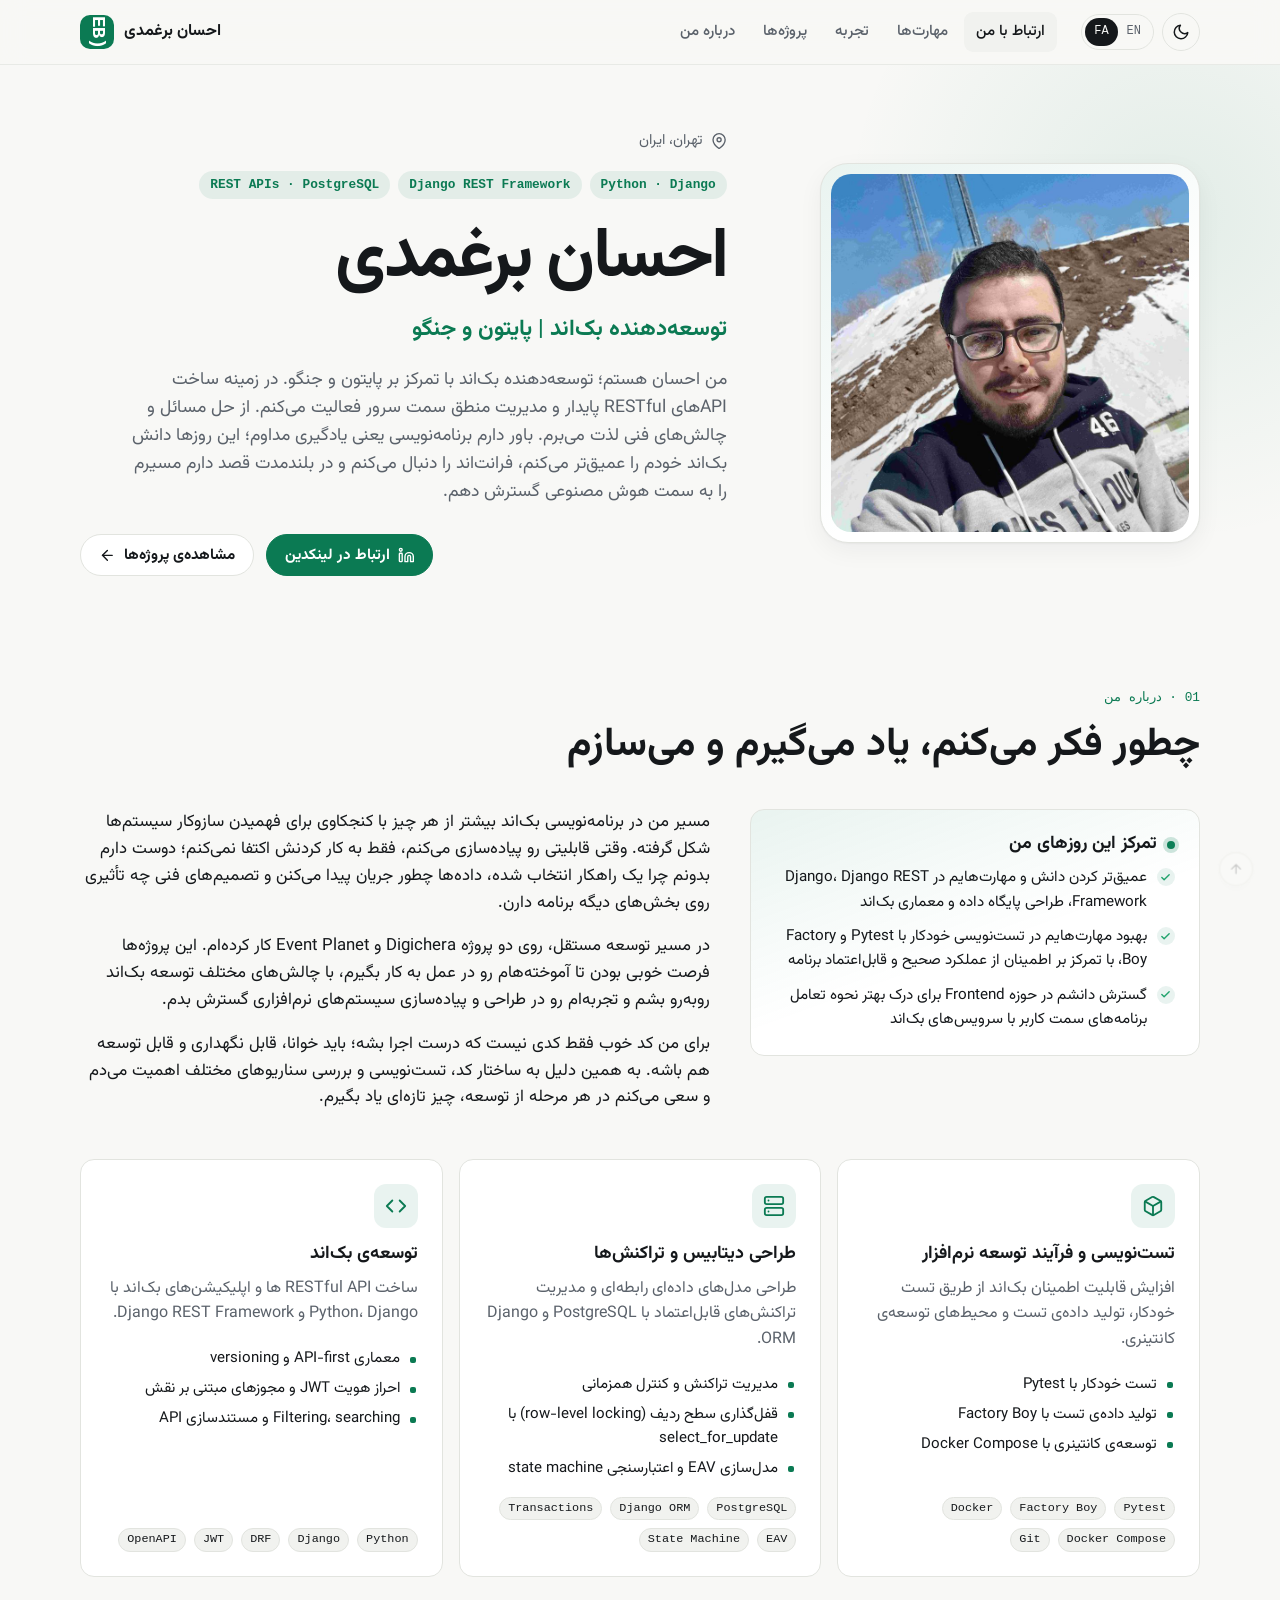
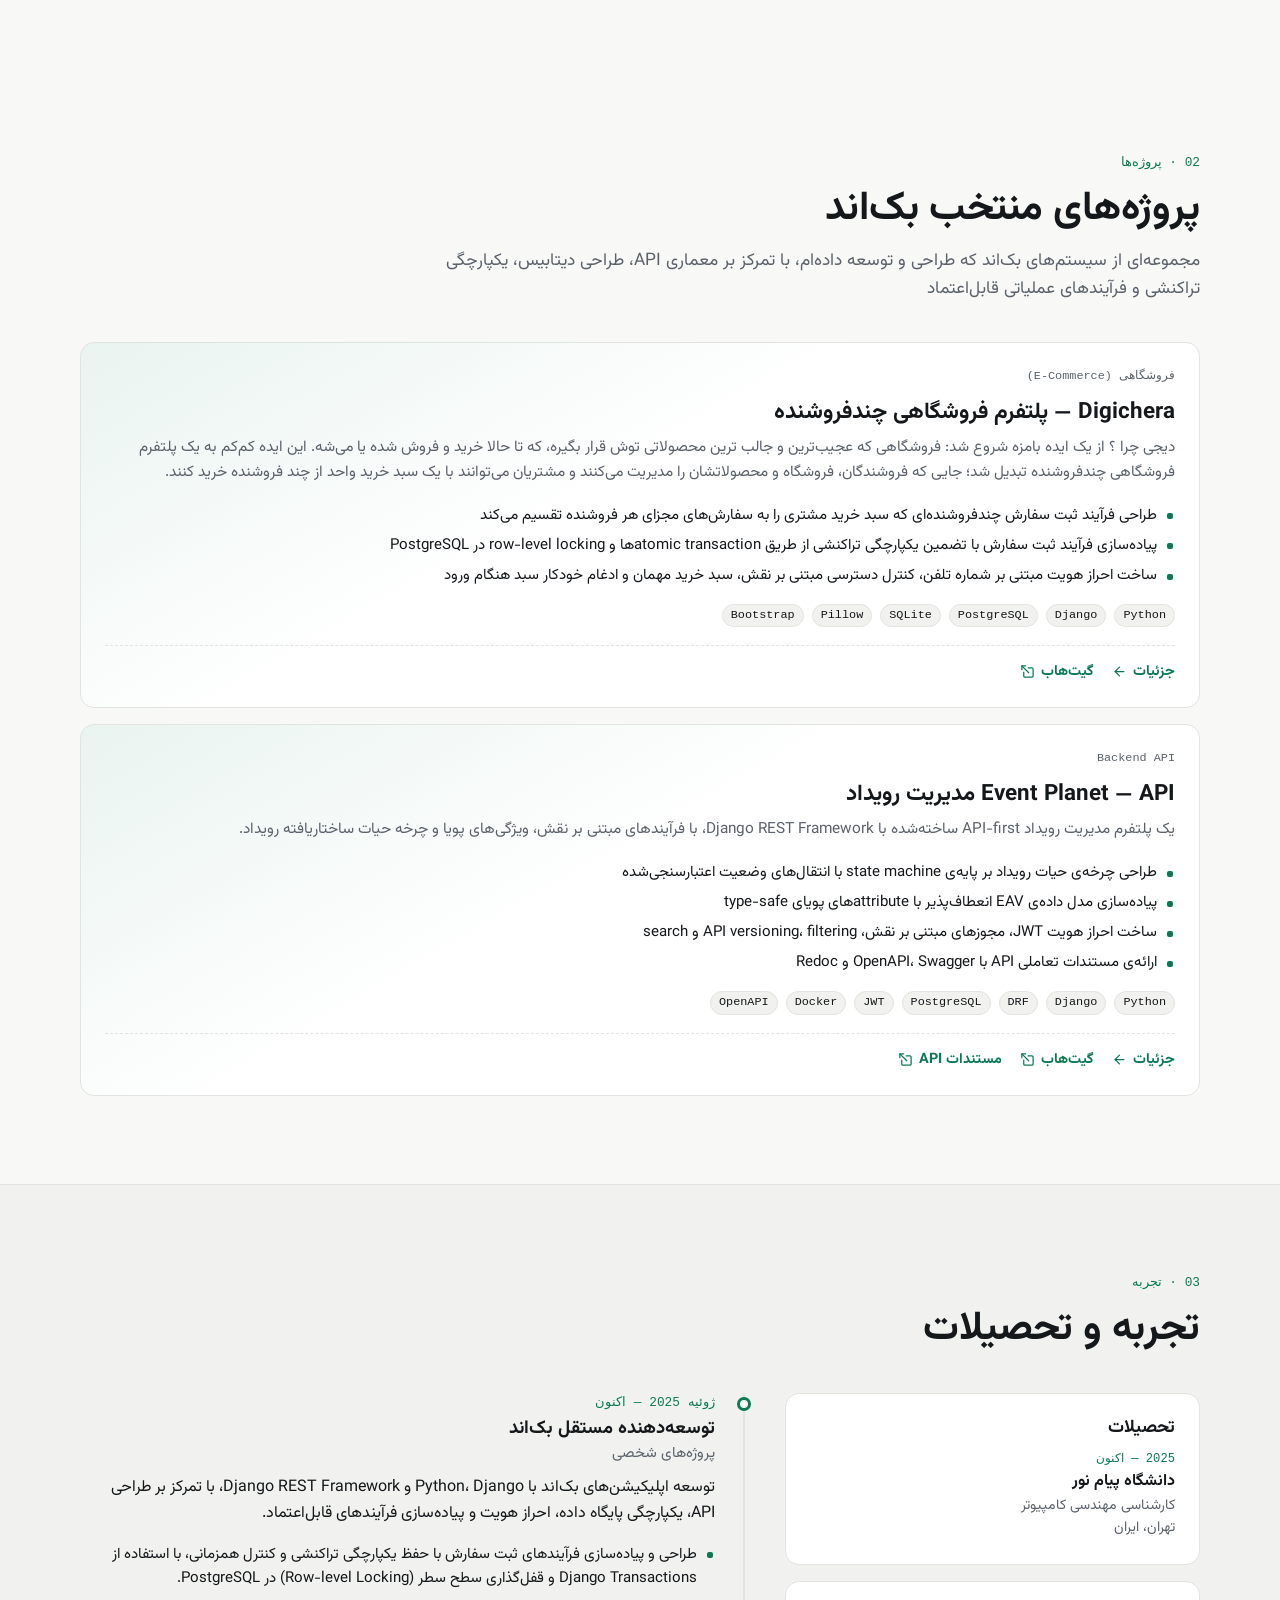
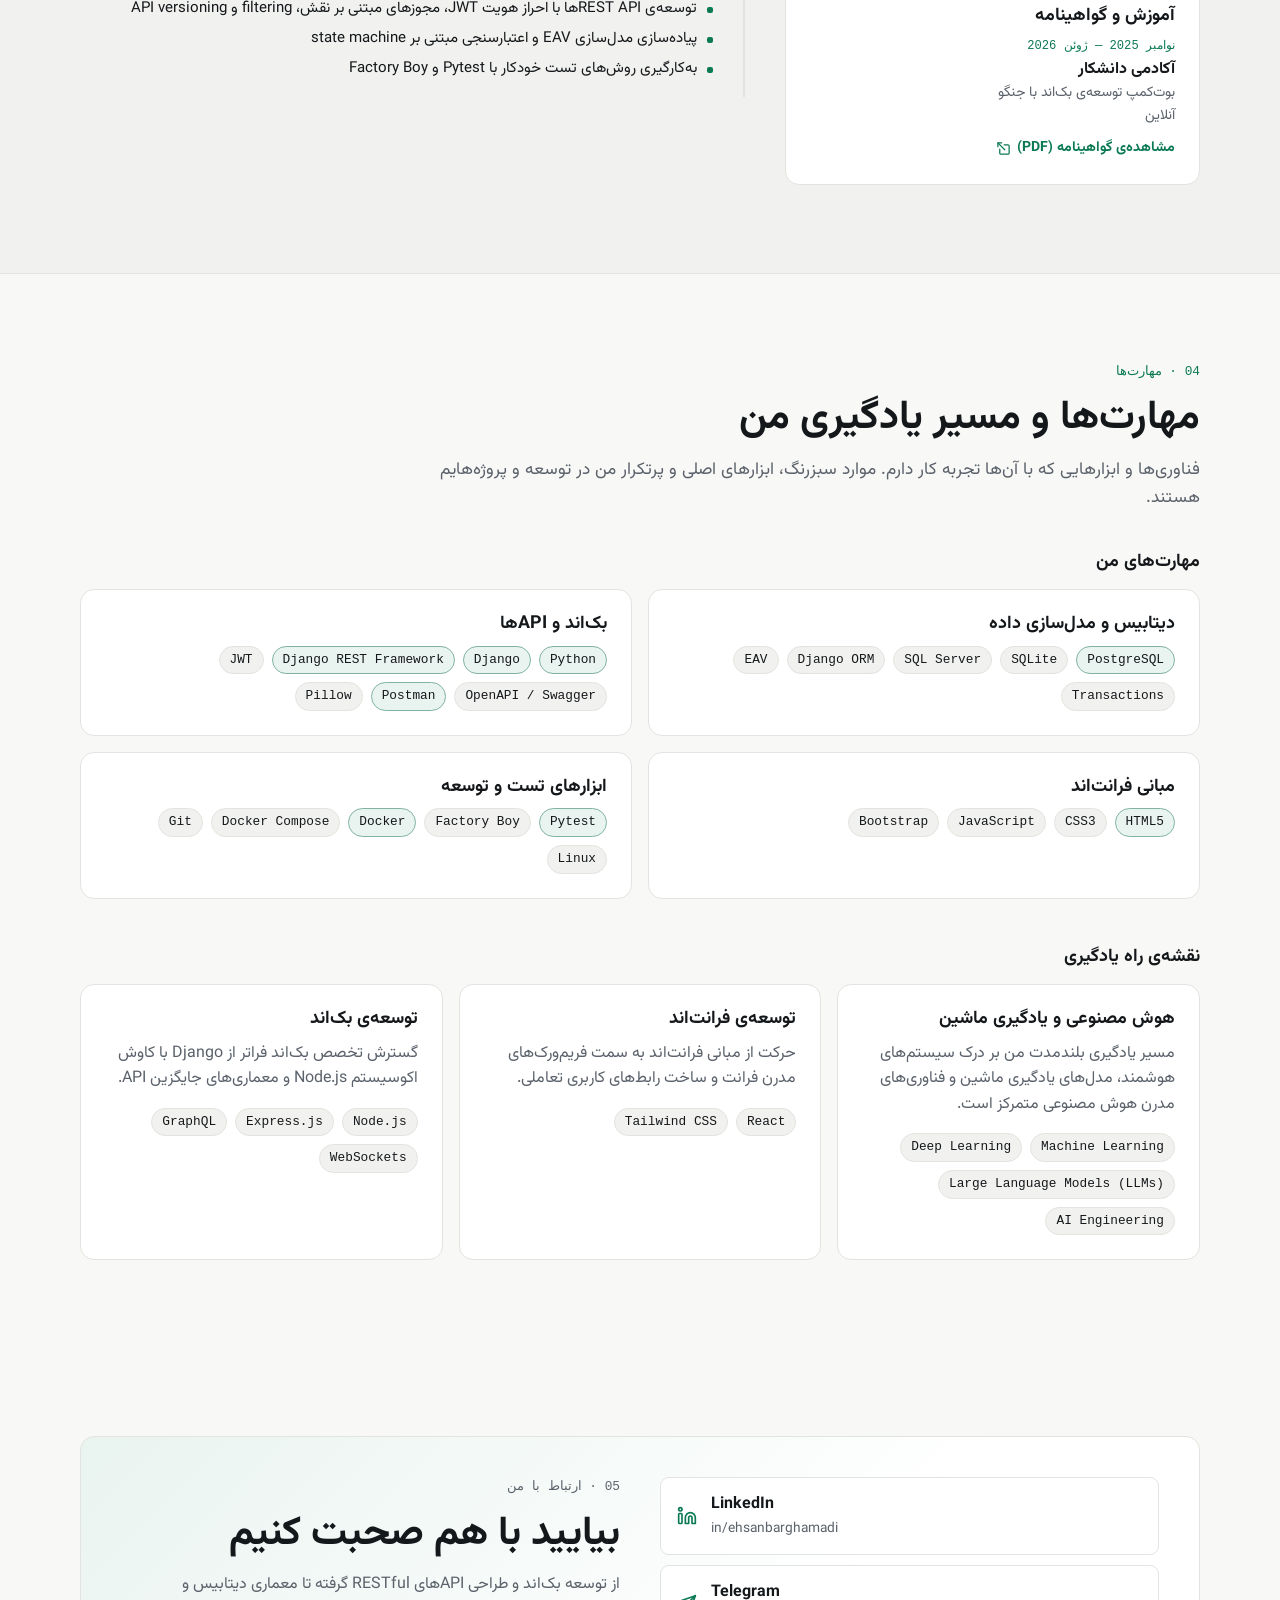
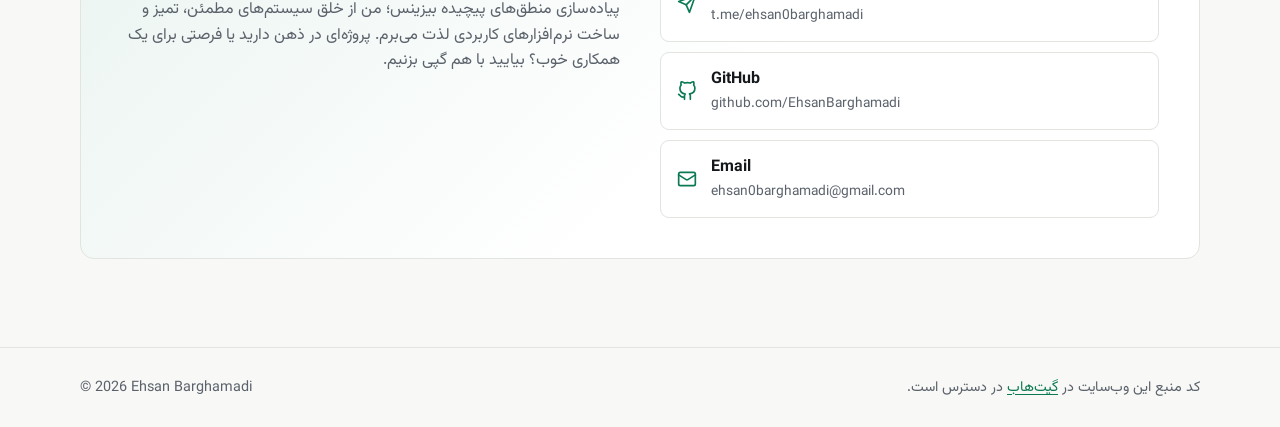
==== commit 14d2d8eb: "fix(portfolio): link certificate to official Daneshkar verification page" ====
--- a/fa/index.html
+++ b/fa/index.html
@@ -781,10 +781,9 @@
                   <p class="entry__meta">آنلاین</p>
                   <p class="entry__link">
                     <a
-                      href="/static/docs/daneshkar-certificate.pdf"
+                      href="https://daneshkar.net/certificate/blB50Jvx9AVY/vKwjqLwR50ke"
                       target="_blank"
                       rel="noopener"
-                      type="application/pdf"
                     >
                       مشاهده‌ی گواهینامه (PDF)
                       <svg class="icon" aria-hidden="true">
--- a/static/css/style.css
+++ b/static/css/style.css
@@ -1200,15 +1200,52 @@
   margin-top: 6px;
 }
 
+/* -------------------------------------------------------------- 404 page */
+
 .not-found {
-  min-height: 60vh;
+  min-height: 100vh;
   display: grid;
+  place-content: center;
+  gap: 14px;
+  text-align: center;
+  padding: 40px var(--gutter);
+}
+
+.not-found h1 {
+  font-size: clamp(4rem, 14vw, 7rem);
+  color: var(--accent);
+}
+
+.not-found p {
+  margin: 0;
+  color: var(--muted);
+}
+
+.not-found__code {
+  display: flex;
   align-items: center;
-}
-
-.not-found h1 {
-  font-size: clamp(2rem, 5vw, 3rem);
-  margin-bottom: 24px;
+  justify-content: center;
+  gap: 0.08em;
+  line-height: 1;
+  direction: ltr;
+}
+
+.not-found__code img {
+  height: 0.82em;
+  width: auto;
+  flex: none;
+}
+
+.not-found__fa {
+  font-family: "Vazirmatn", ui-sans-serif, system-ui, Tahoma, Arial, sans-serif;
+}
+
+.not-found__actions {
+  display: flex;
+  flex-wrap: wrap;
+  gap: 12px;
+  justify-content: center;
+  margin-top: 12px;
 }
 
 .messages {
@@ -1471,14 +1508,17 @@
 
 /* One number controls the whole theme change (view transition and fallback). */
 :root {
-  --theme-fade-duration: 1s;
+  --theme-fade-duration: 1.25s;
 }
 
 /* Browsers with View Transitions cross-fade the whole page (gradients included).
    This is a pure opacity fade with no movement, so it also runs when the OS asks
-   for reduced motion. */
-::view-transition-old(root),
-::view-transition-new(root) {
+   for reduced motion. script.js adds .theme-vt only while the THEME changes; the
+   scope matters: the page-navigation transition at the end of this file also
+   styles ::view-transition-*(root) and, being later, would otherwise override
+   this duration and make the theme change take only 0.25s. */
+:root.theme-vt::view-transition-old(root),
+:root.theme-vt::view-transition-new(root) {
   animation-duration: var(--theme-fade-duration);
   animation-timing-function: cubic-bezier(0.45, 0, 0.55, 1);
 }
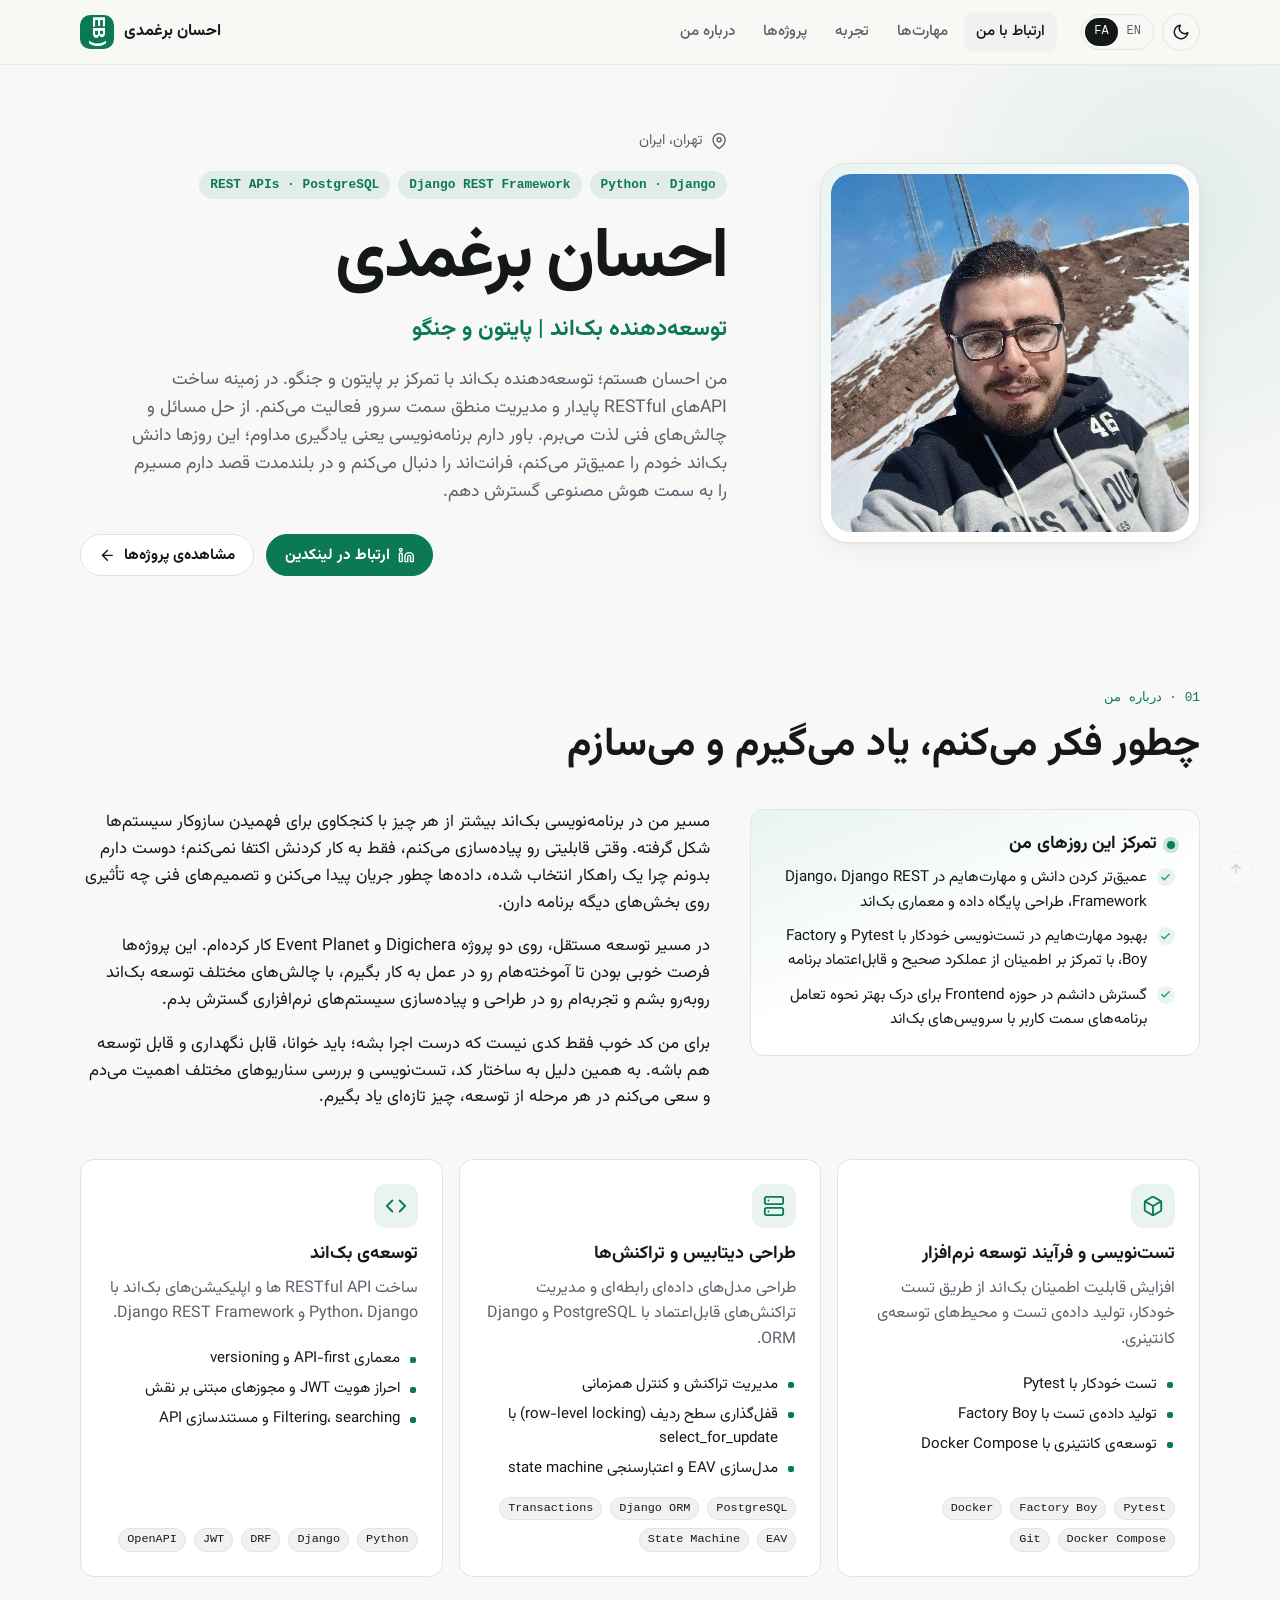
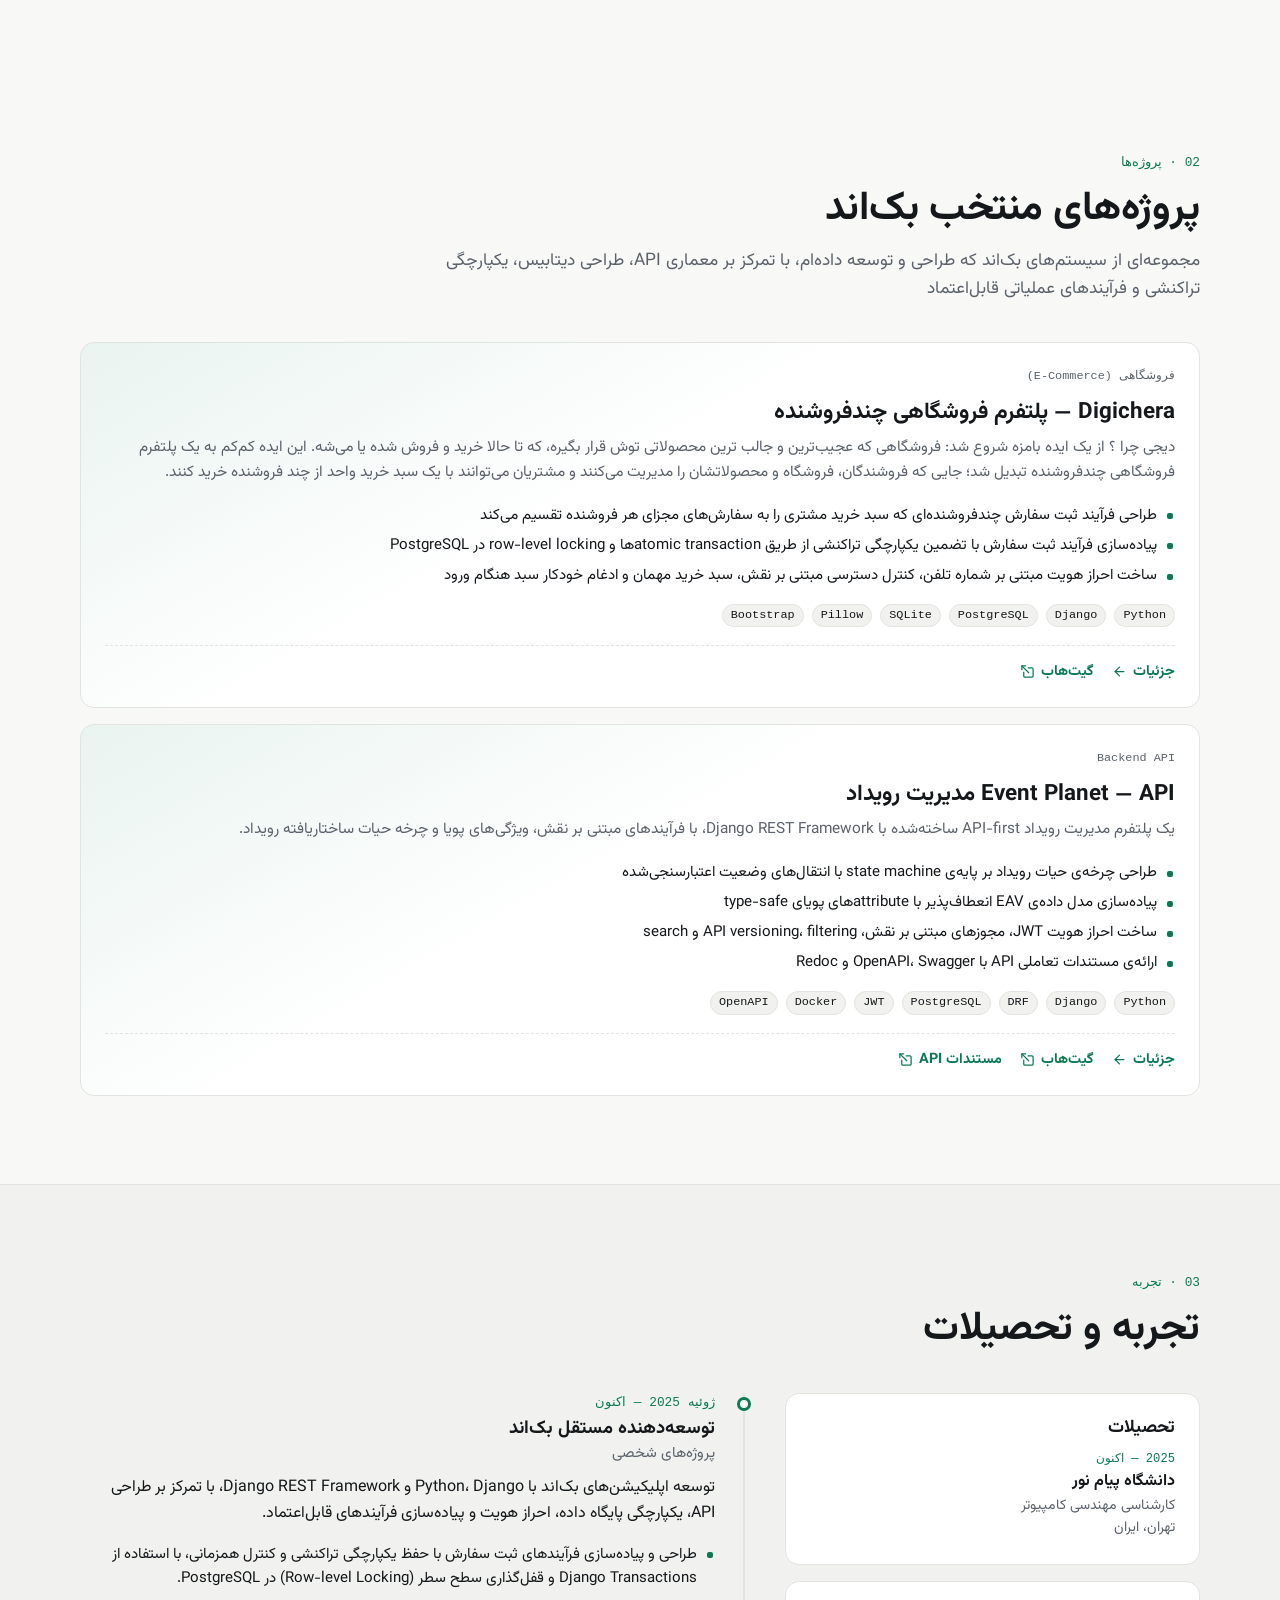
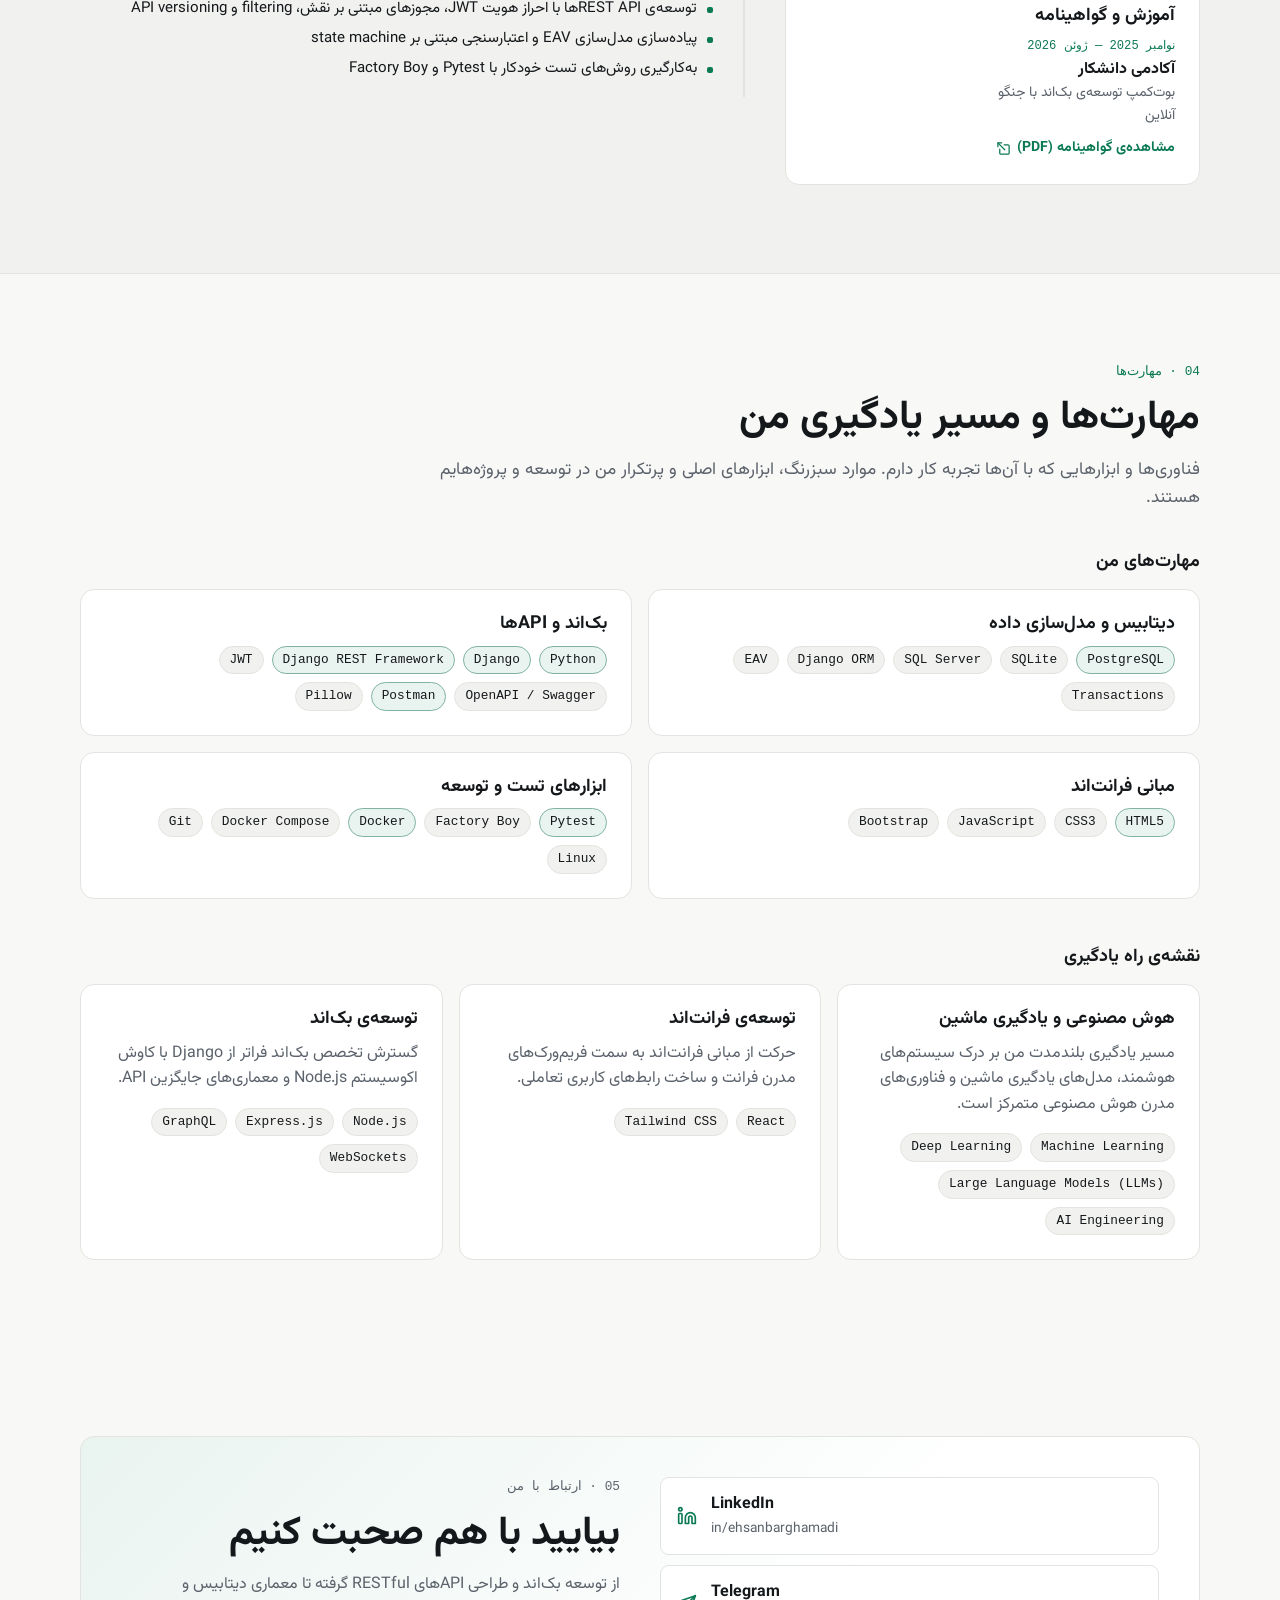
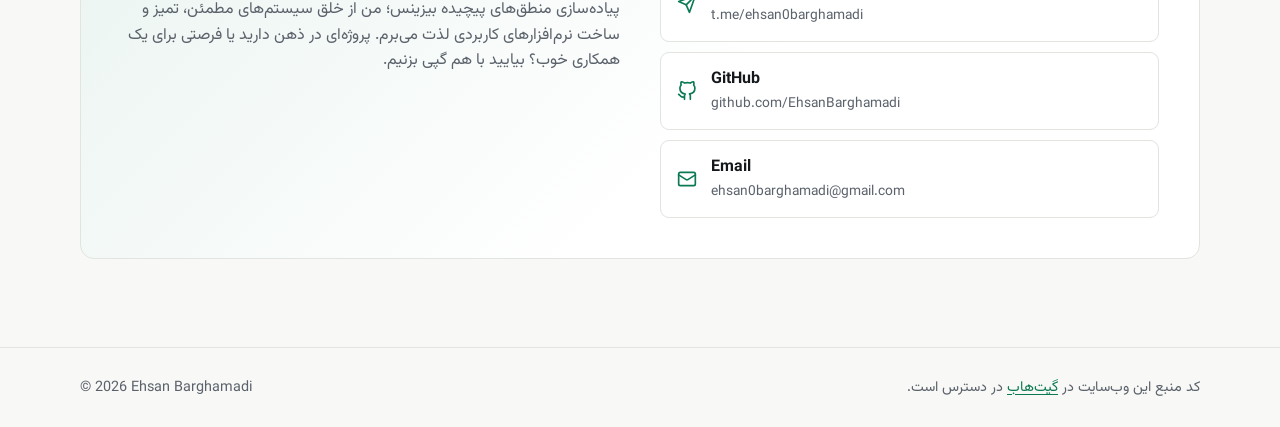
==== commit 0047f49e: "chore: switch to custom domain ehsanbarghamadi.ir" ====
--- a/fa/index.html
+++ b/fa/index.html
@@ -11,28 +11,28 @@
     />
     <meta name="author" content="Ehsan Barghamadi" />
     <meta name="robots" content="index, follow, max-image-preview:large" />
-    <link rel="canonical" href="https://ehsanbarghamadi.github.io/fa/" />
+    <link rel="canonical" href="https://ehsanbarghamadi.ir/fa/" />
     <link
       rel="alternate"
       hreflang="en"
-      href="https://ehsanbarghamadi.github.io/"
+      href="https://ehsanbarghamadi.ir/"
     />
     <link
       rel="alternate"
       hreflang="fa"
-      href="https://ehsanbarghamadi.github.io/fa/"
+      href="https://ehsanbarghamadi.ir/fa/"
     />
     <link
       rel="alternate"
       hreflang="x-default"
-      href="https://ehsanbarghamadi.github.io/"
+      href="https://ehsanbarghamadi.ir/"
     />
 
     <meta property="og:type" content="website" />
     <meta property="og:locale" content="fa_IR" />
     <meta property="og:locale:alternate" content="en_US" />
     <meta property="og:site_name" content="احسان برغمدی" />
-    <meta property="og:url" content="https://ehsanbarghamadi.github.io/fa/" />
+    <meta property="og:url" content="https://ehsanbarghamadi.ir/fa/" />
     <meta
       property="og:title"
       content="احسان برغمدی | توسعه‌دهنده بک‌اند (پایتون و جنگو)"
@@ -43,7 +43,7 @@
     />
     <meta
       property="og:image"
-      content="https://ehsanbarghamadi.github.io/static/img/og-image.jpg"
+      content="https://ehsanbarghamadi.ir/static/img/og-image.jpg"
     />
     <meta property="og:image:width" content="1200" />
     <meta property="og:image:height" content="630" />
@@ -61,7 +61,7 @@
     />
     <meta
       name="twitter:image"
-      content="https://ehsanbarghamadi.github.io/static/img/og-image.jpg"
+      content="https://ehsanbarghamadi.ir/static/img/og-image.jpg"
     />
     <meta name="twitter:image:alt" content="احسان برغمدی — توسعه‌دهنده بک‌اند پایتون و جنگو" />
 
@@ -117,43 +117,43 @@
         "@graph": [
           {
             "@type": "WebSite",
-            "@id": "https://ehsanbarghamadi.github.io/#website",
-            "url": "https://ehsanbarghamadi.github.io/",
+            "@id": "https://ehsanbarghamadi.ir/#website",
+            "url": "https://ehsanbarghamadi.ir/",
             "name": "Ehsan Barghamadi",
             "inLanguage": [
               "en",
               "fa"
             ],
             "publisher": {
-              "@id": "https://ehsanbarghamadi.github.io/#person"
+              "@id": "https://ehsanbarghamadi.ir/#person"
             }
           },
           {
             "@type": "ProfilePage",
-            "@id": "https://ehsanbarghamadi.github.io/fa/#webpage",
-            "url": "https://ehsanbarghamadi.github.io/fa/",
+            "@id": "https://ehsanbarghamadi.ir/fa/#webpage",
+            "url": "https://ehsanbarghamadi.ir/fa/",
             "name": "احسان برغمدی | توسعه‌دهنده بک‌اند (پایتون و جنگو)",
             "inLanguage": "fa",
             "isPartOf": {
-              "@id": "https://ehsanbarghamadi.github.io/#website"
+              "@id": "https://ehsanbarghamadi.ir/#website"
             },
             "about": {
-              "@id": "https://ehsanbarghamadi.github.io/#person"
+              "@id": "https://ehsanbarghamadi.ir/#person"
             },
             "mainEntity": {
-              "@id": "https://ehsanbarghamadi.github.io/#person"
+              "@id": "https://ehsanbarghamadi.ir/#person"
             }
           },
           {
             "@type": "Person",
-            "@id": "https://ehsanbarghamadi.github.io/#person",
+            "@id": "https://ehsanbarghamadi.ir/#person",
             "name": "Ehsan Barghamadi",
             "alternateName": "احسان برغمدی",
             "jobTitle": "توسعه‌دهنده Backend (Python/Django)",
             "description": "توسعه‌دهنده Backend با Python/Django، متخصص REST API، PostgreSQL و سیستم‌های backend تراکنشی.",
-            "image": "https://ehsanbarghamadi.github.io/static/img/Ehsan-Barghamadi.jpg",
+            "image": "https://ehsanbarghamadi.ir/static/img/Ehsan-Barghamadi.jpg",
             "email": "ehsan0barghamadi@gmail.com",
-            "url": "https://ehsanbarghamadi.github.io/",
+            "url": "https://ehsanbarghamadi.ir/",
             "address": {
               "@type": "PostalAddress",
               "addressLocality": "Tehran",
